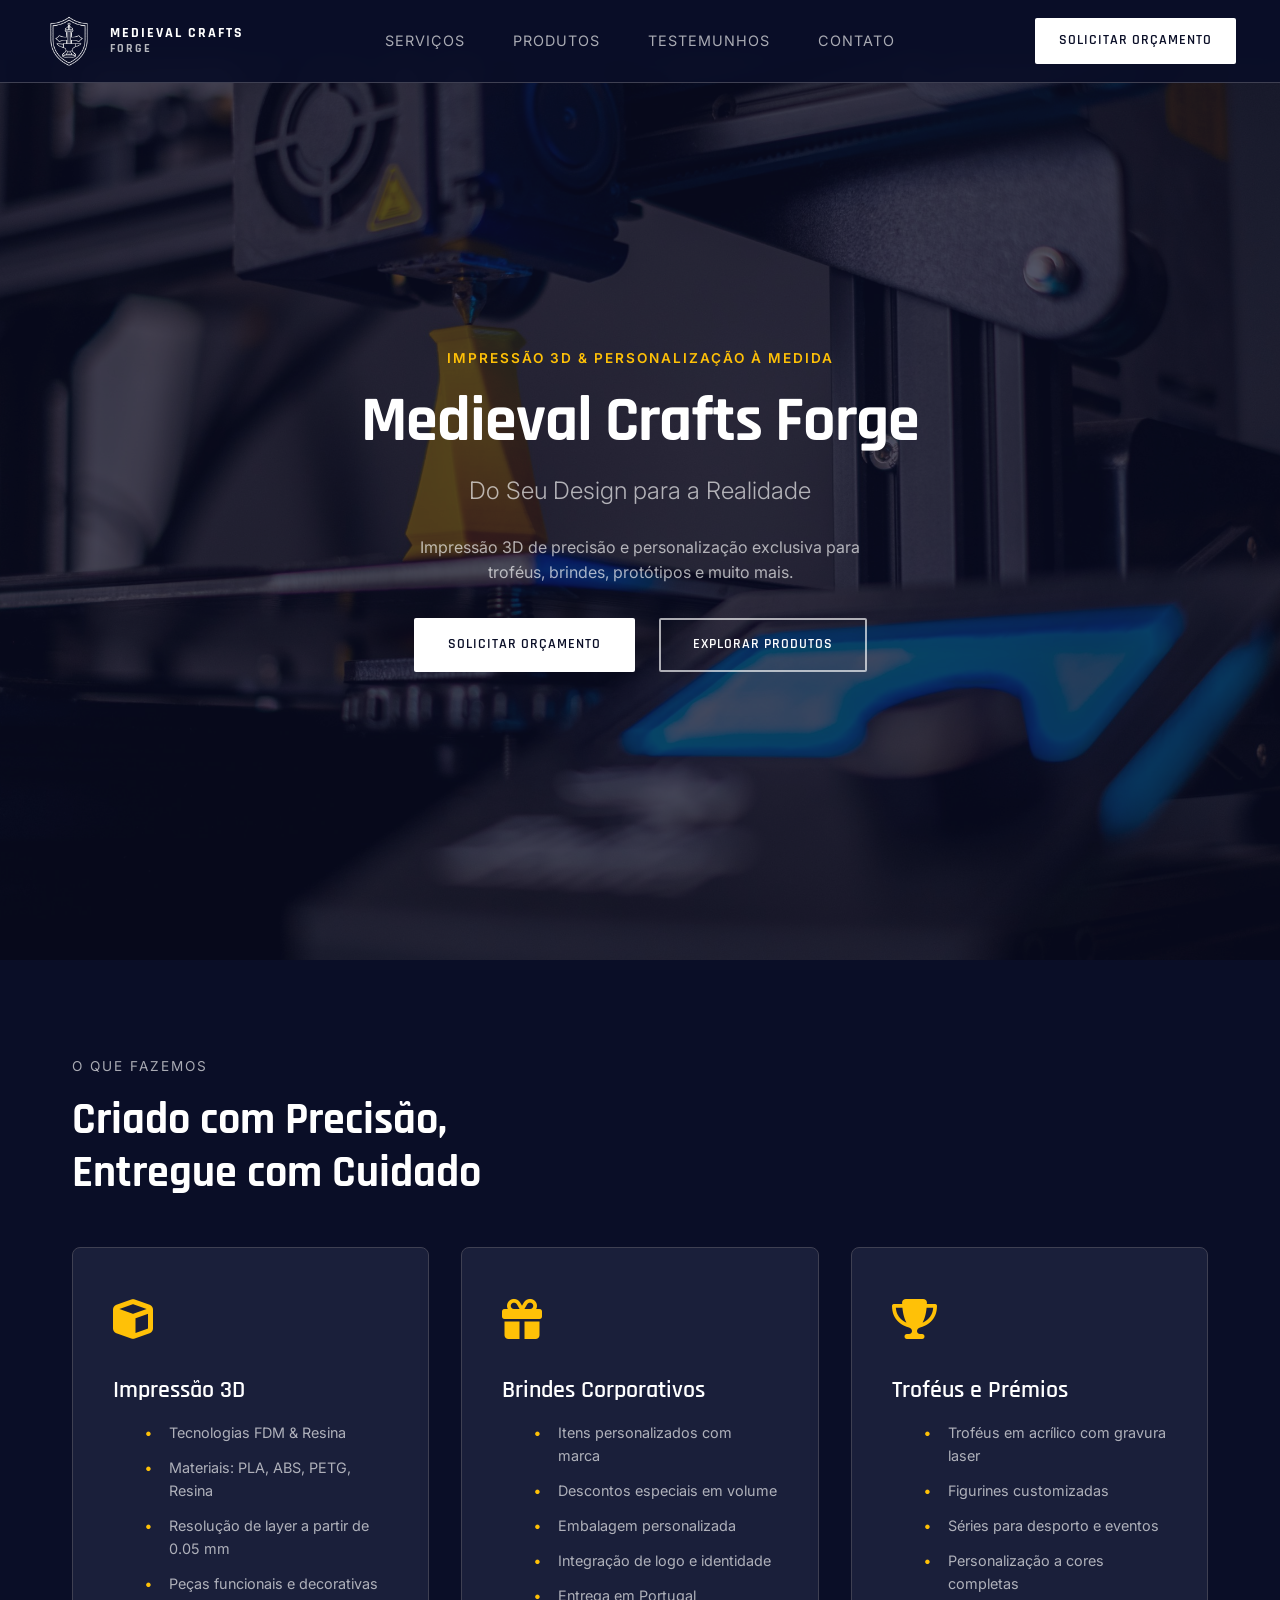
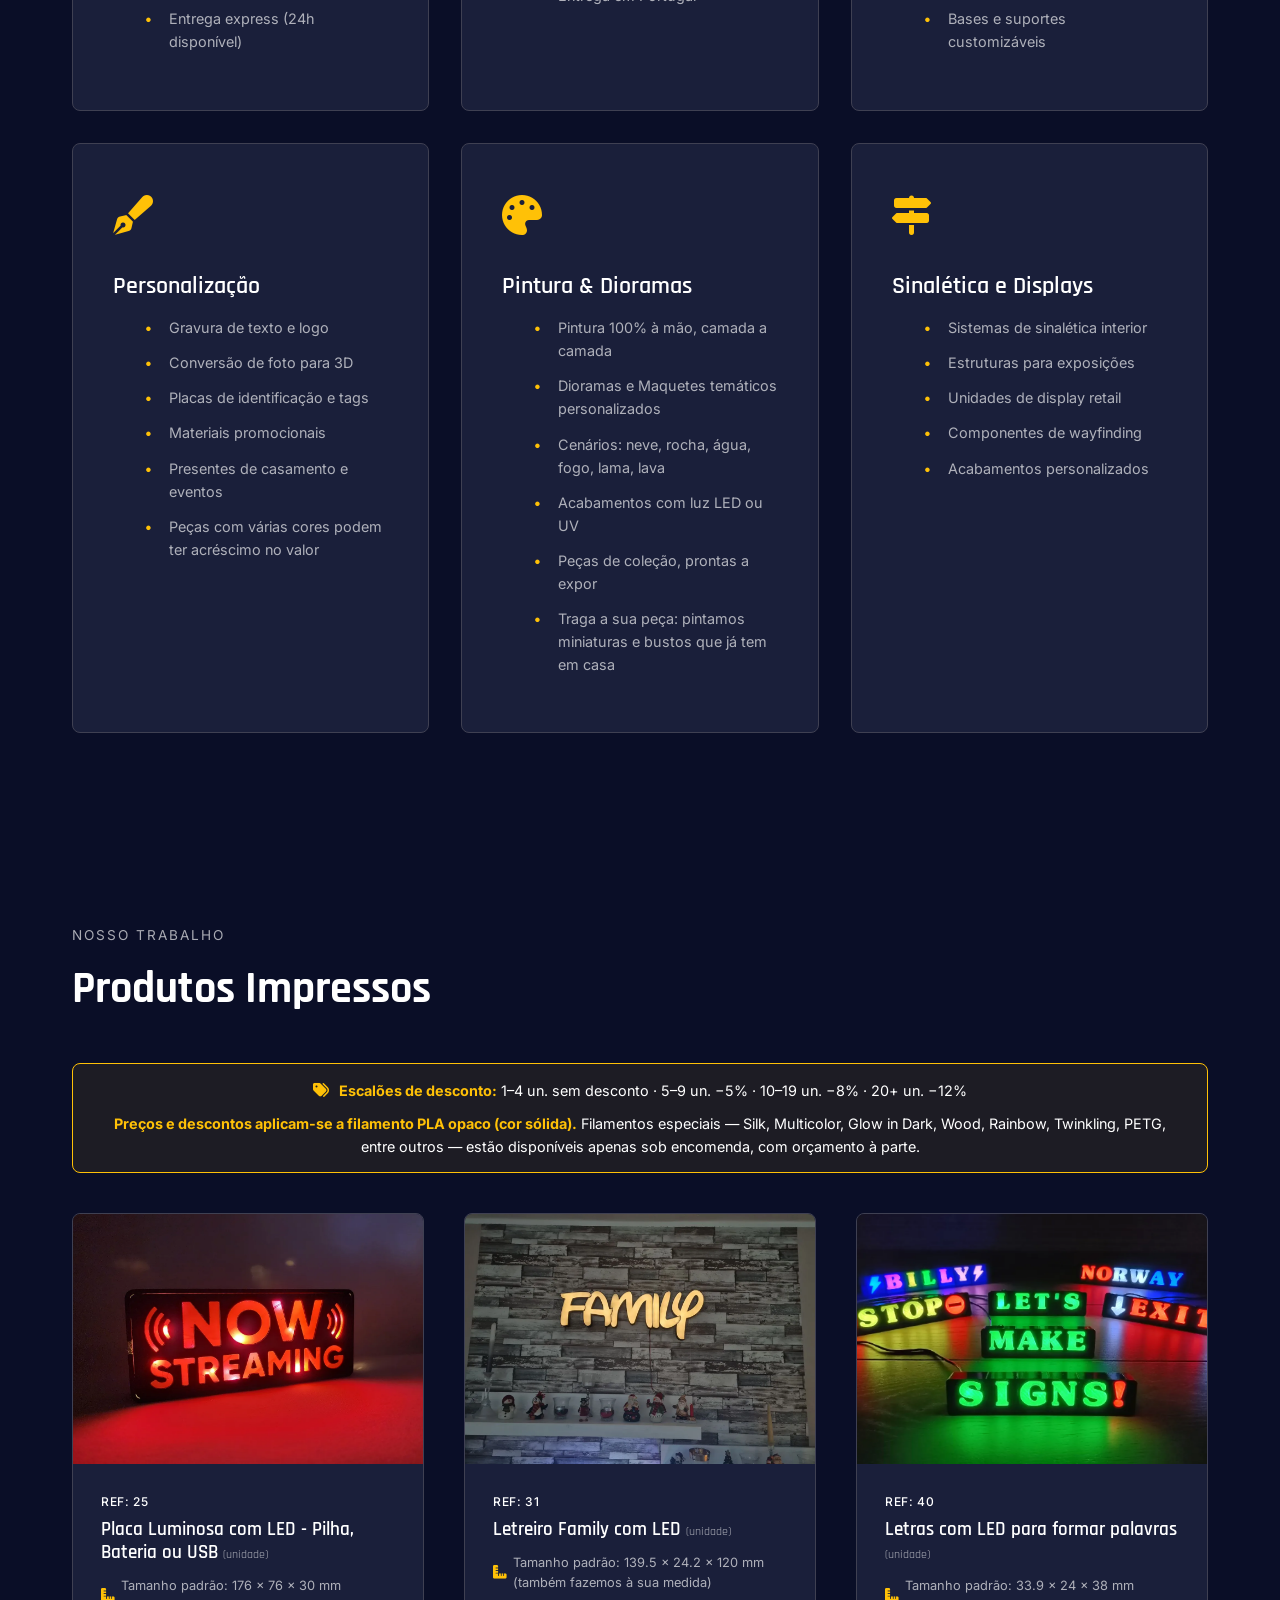
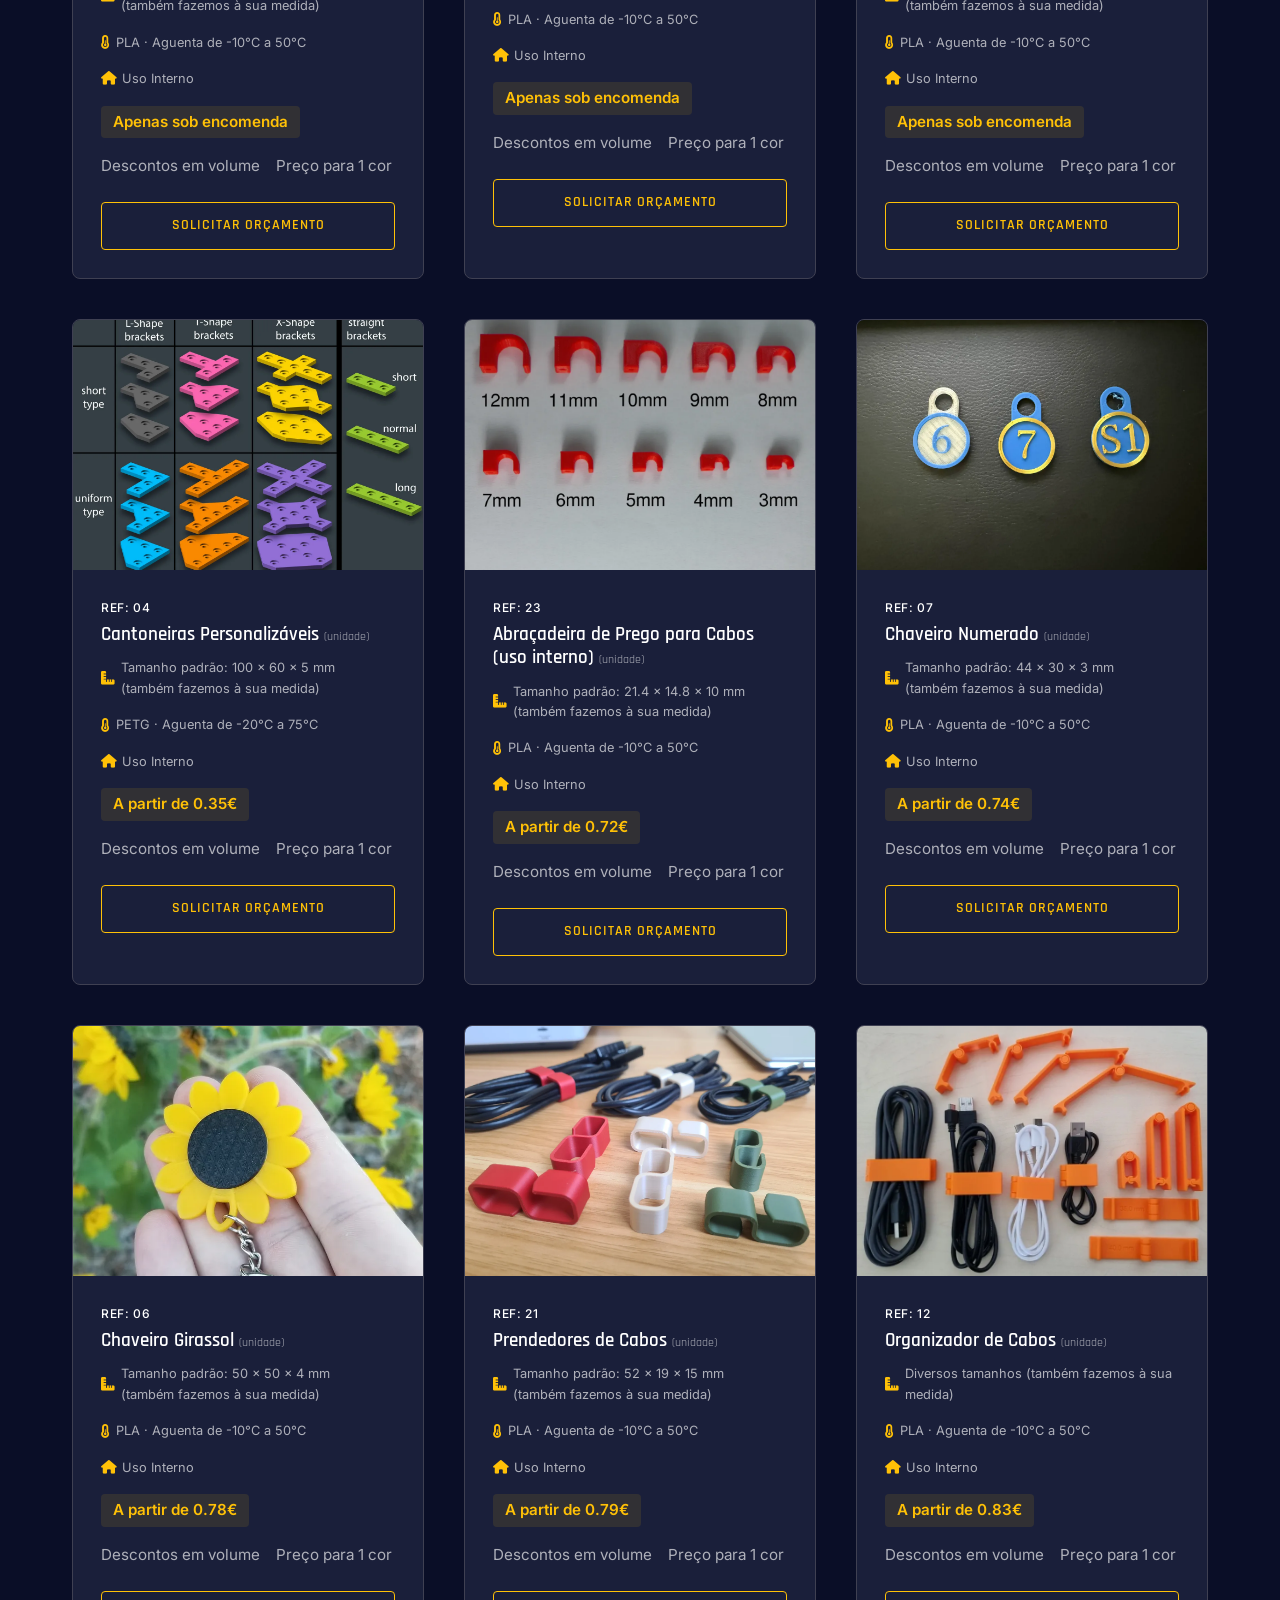
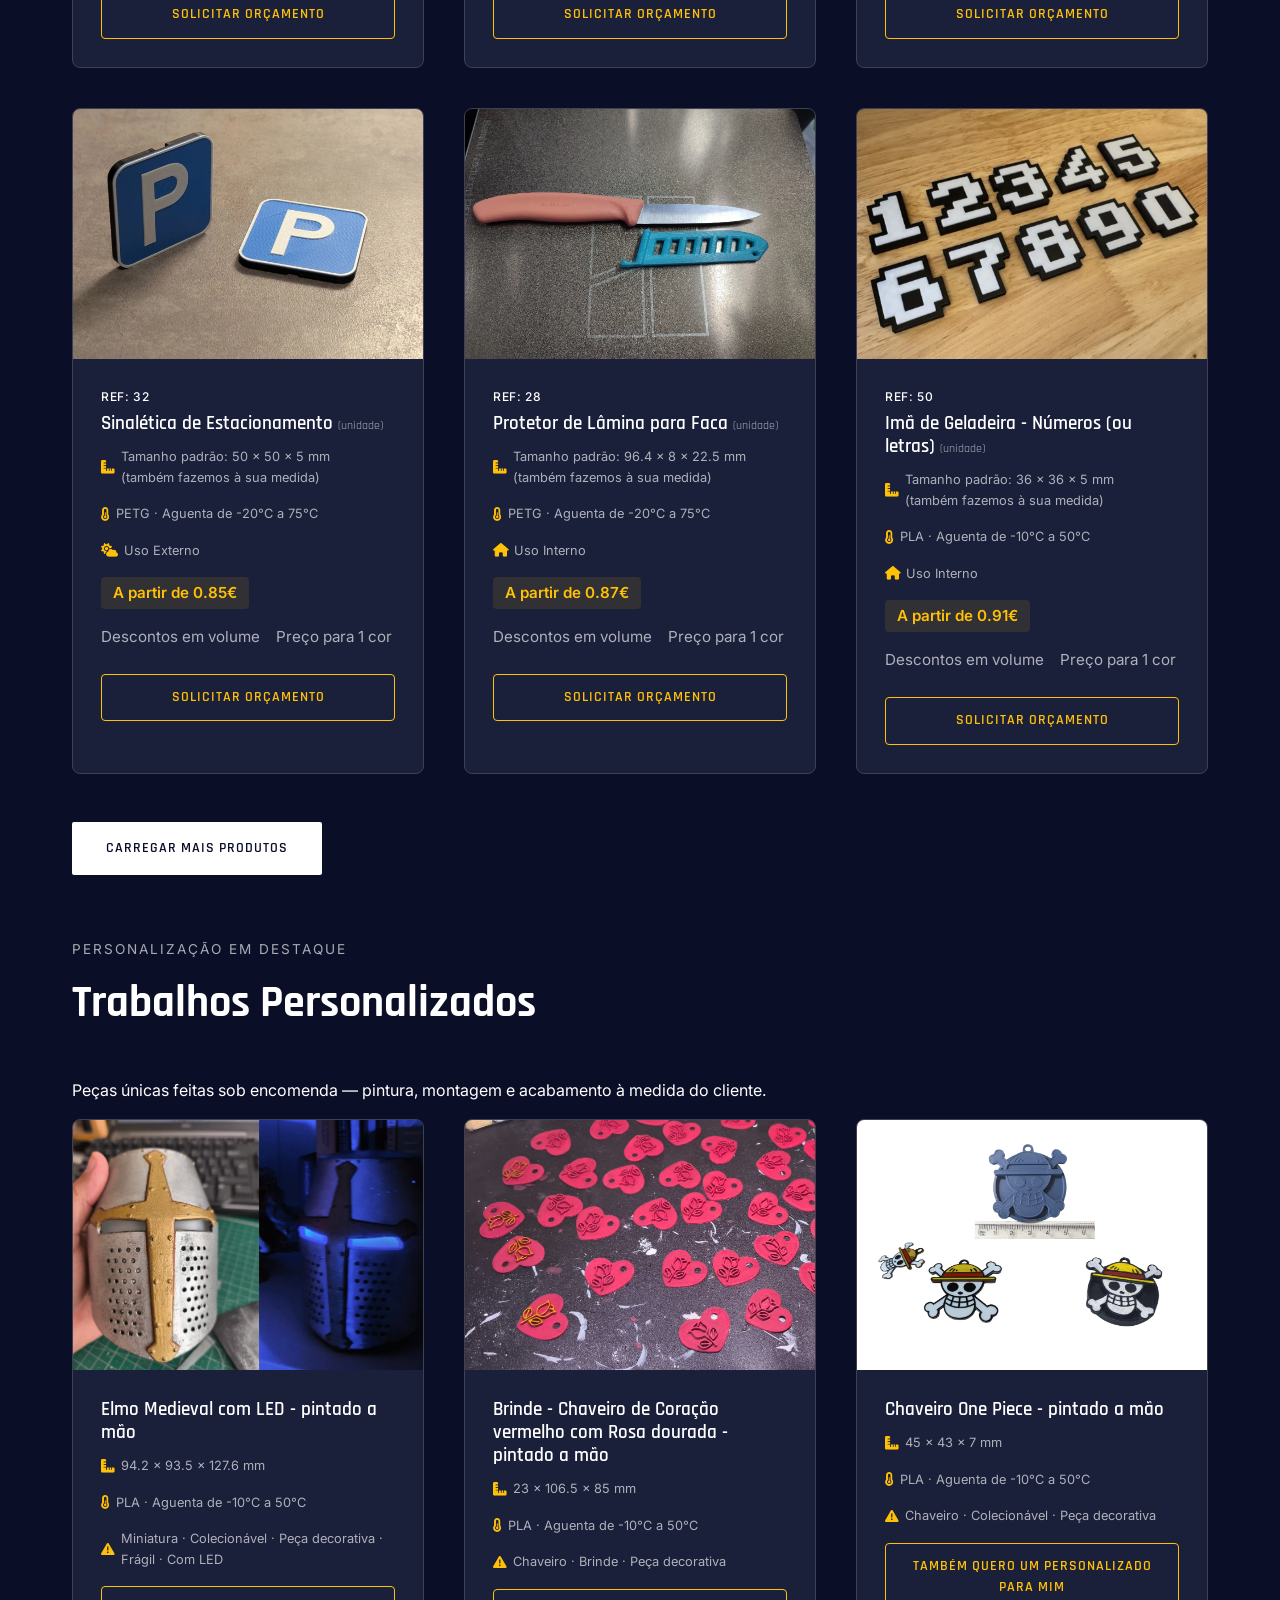
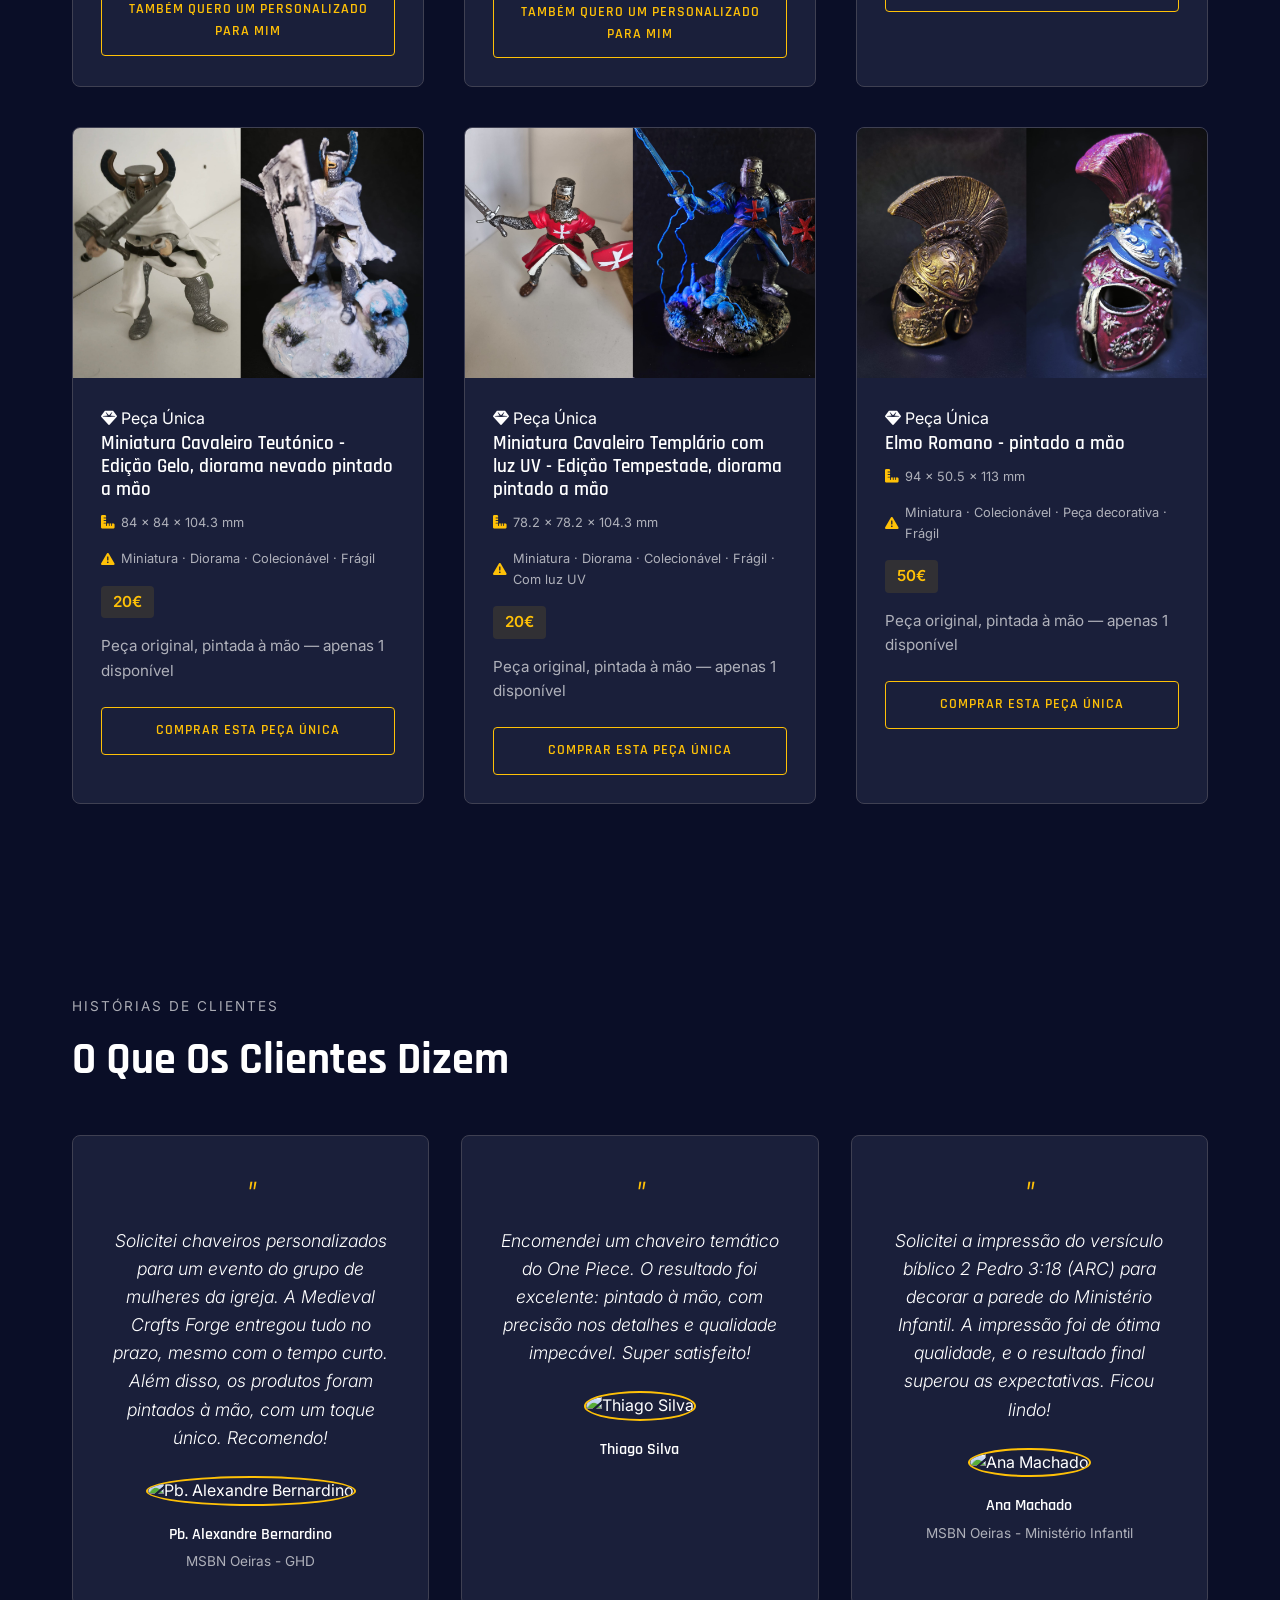
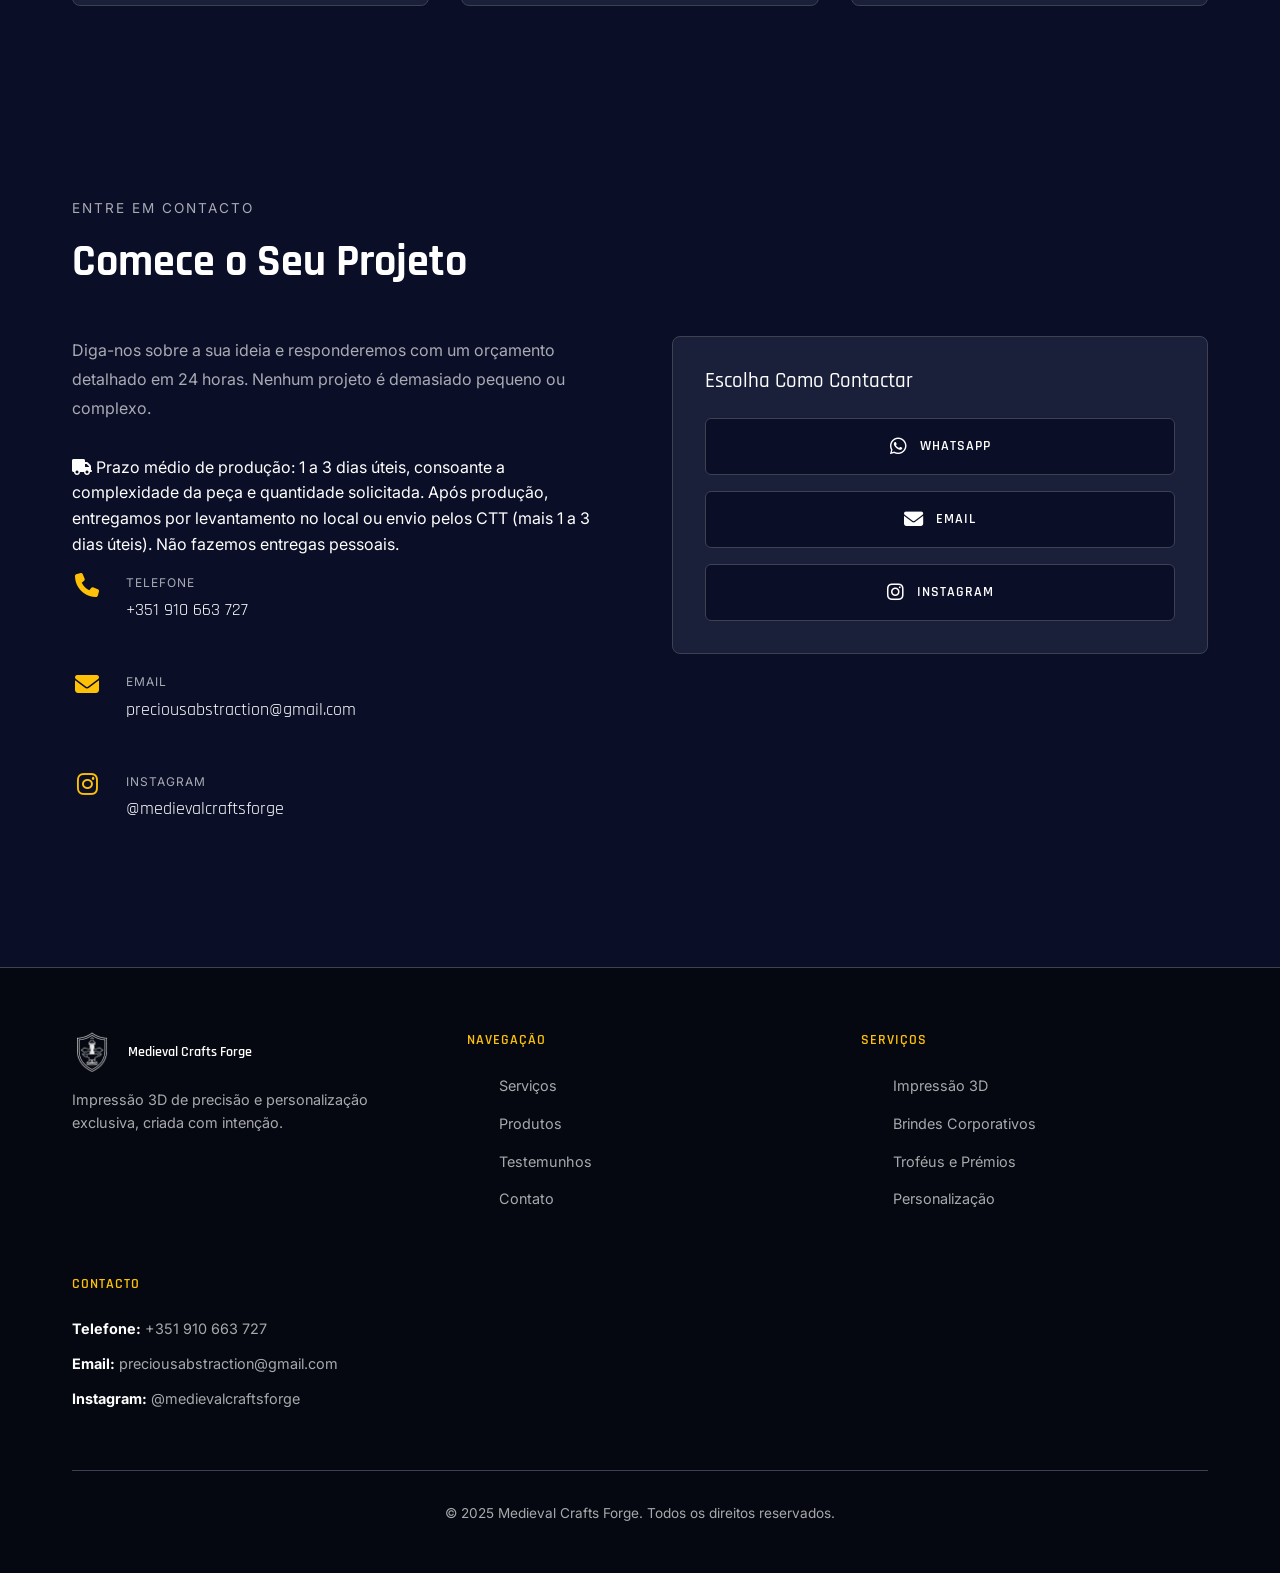
==== index.html @ 6bd54976 "Go to PRD" ====
<!DOCTYPE html>
<html lang="pt-PT">
<head>
    <meta charset="UTF-8">
    <meta name="viewport" content="width=device-width, initial-scale=1.0">
    <title>Medieval Crafts Forge - Impressão 3D & Personalização</title>
    
    <!-- Bootstrap 5.3 CSS -->
    <link href="https://cdn.jsdelivr.net/npm/bootstrap@5.3.0/dist/css/bootstrap.min.css" rel="stylesheet">
    
    <!-- Font Awesome 6 -->
    <link rel="stylesheet" href="https://cdnjs.cloudflare.com/ajax/libs/font-awesome/6.4.0/css/all.min.css">
    
    <!-- Google Fonts -->
    <link href="https://fonts.googleapis.com/css2?family=Rajdhani:wght@400;500;600;700&family=Inter:wght@300;400;500;600&display=swap" rel="stylesheet">
    
    <!-- Custom CSS -->
    <link rel="stylesheet" href="css/style.css">
</head>
<body>
    <!-- Header/Navigation -->
    <header class="navbar-custom">
        <div class="container-fluid">
            <div class="navbar-content">
                <div class="logo-section">
                    <img src="img/logo.png" alt="Medieval Crafts Forge" class="logo">
                    <span class="brand-name">MEDIEVAL CRAFTS<br><small>FORGE</small></span>
                </div>
                
                <nav class="nav-menu">
                    <a href="#servicos" class="nav-link">Serviços</a>
                    <a href="#produtos" class="nav-link">Produtos</a>
                    <a href="#testemunhos" class="nav-link">Testemunhos</a>
                    <a href="#contacto" class="nav-link">Contato</a>
                </nav>
                
                <button class="btn-contact-header" id="btn-contact-header">Solicitar Orçamento</button>
            </div>
        </div>
    </header>

    <!-- Hero Section -->
    <section class="hero" id="hero">
        <div class="hero-background" style="background-image: url('img/bg.jpg')"></div>
        <div class="hero-overlay"></div>
        <div class="hero-content">
            <p class="hero-label">IMPRESSÃO 3D & PERSONALIZAÇÃO À MEDIDA</p>
            <h1 class="hero-title">Medieval Crafts Forge</h1>
            <p class="hero-subtitle">Do Seu Design para a Realidade</p>
            <p class="hero-description">Impressão 3D de precisão e personalização exclusiva para troféus, brindes, protótipos e muito mais.</p>
            <div class="hero-buttons">
                <button class="btn btn-primary" id="btn-quote-hero">Solicitar Orçamento</button>
                <button class="btn btn-secondary" id="btn-explore">Explorar Produtos</button>
            </div>
        </div>
    </section>

    <!-- Services Section -->
    <section class="services" id="servicos">
        <div class="container">
            <p class="section-label">O QUE FAZEMOS</p>
            <h2 class="section-title">Criado com Precisão,<br>Entregue com Cuidado</h2>
            
            <div class="services-grid" id="services-grid">
                <!-- Filled by JavaScript -->
            </div>
        </div>
    </section>

    <!-- Products Section -->
    <section class="products" id="produtos">
        <div class="container">
            <p class="section-label">NOSSO TRABALHO</p>
            <h2 class="section-title">Produtos Impressos</h2>
            
			<div class="discount-banner">
            <i class="fas fa-tags"></i>
            <span><strong>Escalões de desconto:</strong> 1–4 un. sem desconto · 5–9 un. −5% · 10–19 un. −8% · 20+ un. −12%</span>
			<span><strong>Preços e descontos aplicam-se a filamento PLA opaco (cor sólida).</strong> Filamentos especiais — Silk, Multicolor, Glow in Dark, Wood, Rainbow, Twinkling, PETG, entre outros — estão disponíveis apenas sob encomenda, com orçamento à parte.
			</span>
			</div>
						
            <div class="products-grid" id="products-grid">
                <!-- Filled by JavaScript -->
            </div>
            
            <!-- Botão Carregar Mais -->
            <div style="text-align: center; margin-top: 3rem;">
                <button id="load-more-btn" class="btn btn-primary btn-lg" onclick="loadMoreProducts()" style="display: none;">
                    Carregar Mais Produtos
                </button>
            </div>

            <!-- Subsecção Portfólio: peças personalizadas já feitas -->
            <div class="portfolio-divider" style="margin-top: 4rem;">
                <p class="section-label">PERSONALIZAÇÃO EM DESTAQUE</p>
                <h2 class="section-title">Trabalhos Personalizados</h2>
                <p class="section-description">Peças únicas feitas sob encomenda — pintura, montagem e acabamento à medida do cliente.</p>
            </div>

            <div class="products-grid" id="portfolio-grid">
                <!-- Filled by JavaScript -->
            </div>
        </div>
    </section>

    <!-- Testimonials Section -->
    <section class="testimonials" id="testemunhos">
        <div class="container">
            <p class="section-label">HISTÓRIAS DE CLIENTES</p>
            <h2 class="section-title">O Que Os Clientes Dizem</h2>
            
            <div class="testimonials-grid" id="testimonials-grid">
                <!-- Filled by JavaScript -->
            </div>
        </div>
    </section>

    <!-- Contact Section -->
    <section class="contact" id="contacto">
        <div class="container">
            <p class="section-label">ENTRE EM CONTACTO</p>
            <h2 class="section-title">Comece o Seu Projeto</h2>
            
            <div class="contact-content">
                <div class="contact-info">
                    <p class="contact-intro">Diga-nos sobre a sua ideia e responderemos com um orçamento detalhado em 24 horas. Nenhum projeto é demasiado pequeno ou complexo.</p>
                    
					<p id="delivery-info"></p>

                    <div class="contact-item">
                        <i class="fas fa-phone"></i>
                        <div>
                            <span class="contact-label">TELEFONE</span>
                            <p class="contact-value">+351 910 663 727</p>
                        </div>
                    </div>
                    
                    <div class="contact-item">
                        <i class="fas fa-envelope"></i>
                        <div>
                            <span class="contact-label">EMAIL</span>
                            <p class="contact-value">preciousabstraction@gmail.com</p>
                        </div>
                    </div>
                    
                    <div class="contact-item">
                        <i class="fab fa-instagram"></i>
                        <div>
                            <span class="contact-label">INSTAGRAM</span>
                            <p class="contact-value">@medievalcraftsforge</p>
                        </div>
                    </div>
                </div>
                
                <div class="contact-channels">
                    <h3>Escolha Como Contactar</h3>
                    <div class="channels-grid">
                        <a href="https://wa.me/351910663727?text=Olá%20Medieval%20Crafts%20Forge%2C%20gostaria%20de%20um%20orçamento" target="_blank" class="channel-btn whatsapp">
                            <i class="fab fa-whatsapp"></i>
                            WhatsApp
                        </a>
                        <a href="mailto:preciousabstraction@gmail.com" class="channel-btn email">
                            <i class="fas fa-envelope"></i>
                            Email
                        </a>
                        <a href="https://instagram.com/medievalcraftsforge" target="_blank" class="channel-btn instagram">
                            <i class="fab fa-instagram"></i>
                            Instagram
                        </a>
                    </div>
                </div>
            </div>
        </div>
    </section>

    <!-- Footer -->
    <footer class="footer">
        <div class="container">
            <div class="footer-content">
                <div class="footer-section">
                    <div class="footer-logo">
                        <img src="img/logo.png" alt="Medieval Crafts Forge" class="footer-logo-img">
                        <span>Medieval Crafts Forge</span>
                    </div>
                    <p class="footer-description">Impressão 3D de precisão e personalização exclusiva, criada com intenção.</p>
                </div>
                
                <div class="footer-section">
                    <h4>NAVEGAÇÃO</h4>
                    <ul>
                        <li><a href="#servicos">Serviços</a></li>
                        <li><a href="#produtos">Produtos</a></li>
                        <li><a href="#testemunhos">Testemunhos</a></li>
                        <li><a href="#contacto">Contato</a></li>
                    </ul>
                </div>
                
                <div class="footer-section">
                    <h4>SERVIÇOS</h4>
                    <ul>
                        <li><a href="#servicos">Impressão 3D</a></li>
                        <li><a href="#servicos">Brindes Corporativos</a></li>
                        <li><a href="#servicos">Troféus e Prémios</a></li>
                        <li><a href="#servicos">Personalização</a></li>
                    </ul>
                </div>
                
                <div class="footer-section">
                    <h4>CONTACTO</h4>
                    <p><strong>Telefone:</strong> +351 910 663 727</p>
                    <p><strong>Email:</strong> preciousabstraction@gmail.com</p>
                    <p><strong>Instagram:</strong> @medievalcraftsforge</p>
                </div>
            </div>
            
            <div class="footer-bottom">
                <p>&copy; 2025 Medieval Crafts Forge. Todos os direitos reservados.</p>
            </div>
        </div>
    </footer>

    <!-- Bootstrap 5.3 JS -->
    <script src="https://cdn.jsdelivr.net/npm/bootstrap@5.3.0/dist/js/bootstrap.bundle.min.js"></script>
    
    <!-- Application JS -->
    <script src="js/app.js"></script>
</body>
</html>
---- css/style.css ----
/* ===================================
   MEDIEVAL CRAFTS FORGE - STYLES
   =================================== */

/* Root Colors & Fonts */
:root {
    --primary-bg: #0a0e27;
    --secondary-bg: #1a1f3a;
    --accent: #ffc107;
    --text-primary: #ffffff;
    --text-secondary: rgba(255, 255, 255, 0.65);
    --border-color: #3f4052;
    
    --font-heading: 'Rajdhani', sans-serif;
    --font-body: 'Inter', sans-serif;
}

* {
    margin: 0;
    padding: 0;
    box-sizing: border-box;
}

html {
    scroll-behavior: smooth;
}

body {
    background-color: var(--primary-bg);
    color: var(--text-primary);
    font-family: var(--font-body);
    font-size: 16px;
    line-height: 1.6;
    overflow-x: hidden;
}

/* ===================================
   HEADER / NAVIGATION
   =================================== */

.navbar-custom {
    position: fixed;
    top: 0;
    width: 100%;
    background-color: rgba(10, 14, 39, 0.95);
    backdrop-filter: blur(10px);
    border-bottom: 1px solid var(--border-color);
    z-index: 1000;
    padding: 1rem 0;
}

.navbar-content {
    display: flex;
    justify-content: space-between;
    align-items: center;
    padding: 0 2rem;
    max-width: 1400px;
    margin: 0 auto;
}

.logo-section {
    display: flex;
    align-items: center;
    gap: 1rem;
}

.logo {
    width: 50px;
    height: 50px;
    object-fit: contain;
}

.brand-name {
    font-family: var(--font-heading);
    font-size: 0.875rem;
    font-weight: 700;
    letter-spacing: 2px;
    line-height: 1.2;
    color: var(--text-primary);
}

.brand-name small {
    display: block;
    font-size: 0.75rem;
    opacity: 0.7;
}

.nav-menu {
    display: flex;
    gap: 3rem;
    flex: 1;
    justify-content: center;
}

.nav-link {
    color: var(--text-secondary);
    text-decoration: none;
    font-family: var(--font-body);
    font-size: 0.9rem;
    text-transform: uppercase;
    letter-spacing: 1px;
    transition: color 0.3s ease;
}

.nav-link:hover {
    color: var(--accent);
}

.btn-contact-header {
    background-color: var(--text-primary);
    color: var(--primary-bg);
    border: none;
    padding: 0.75rem 1.5rem;
    font-family: var(--font-heading);
    font-size: 0.85rem;
    font-weight: 600;
    text-transform: uppercase;
    letter-spacing: 1px;
    cursor: pointer;
    transition: all 0.3s ease;
    border-radius: 2px;
}

.btn-contact-header:hover {
    background-color: var(--accent);
    transform: translateY(-2px);
}

/* ===================================
   HERO SECTION
   =================================== */

.hero {
    position: relative;
    height: 100vh;
    display: flex;
    align-items: center;
    justify-content: center;
    text-align: center;
    margin-top: 60px;
    overflow: hidden;
}

.hero-background {
    position: absolute;
    top: 0;
    left: 0;
    width: 100%;
    height: 100%;
    background-size: cover;
    background-position: center;
    z-index: 1;
}

.hero-overlay {
    position: absolute;
    top: 0;
    left: 0;
    width: 100%;
    height: 100%;
    background: rgba(10, 14, 39, 0.7);
    z-index: 2;
}

.hero-content {
    position: relative;
    z-index: 3;
    max-width: 700px;
    padding: 2rem;
}

.hero-label {
    font-family: var(--font-body);
    font-size: 0.85rem;
    color: var(--accent);
    text-transform: uppercase;
    letter-spacing: 2px;
    margin-bottom: 1rem;
    font-weight: 600;
}

.hero-title {
    font-family: var(--font-heading);
    font-size: 4rem;
    font-weight: 700;
    margin-bottom: 1rem;
    line-height: 1.1;
    letter-spacing: -1px;
}

.hero-subtitle {
    font-family: var(--font-body);
    font-size: 1.5rem;
    color: var(--text-secondary);
    margin-bottom: 1.5rem;
    font-weight: 300;
}

.hero-description {
    font-family: var(--font-body);
    font-size: 1rem;
    color: var(--text-secondary);
    margin-bottom: 2rem;
    max-width: 500px;
    margin-left: auto;
    margin-right: auto;
}

.hero-buttons {
    display: flex;
    gap: 1.5rem;
    justify-content: center;
    flex-wrap: wrap;
}

.btn {
    padding: 0.875rem 2rem;
    font-family: var(--font-heading);
    font-size: 0.9rem;
    font-weight: 600;
    text-transform: uppercase;
    letter-spacing: 1px;
    border: 2px solid transparent;
    cursor: pointer;
    transition: all 0.3s ease;
    border-radius: 2px;
}

.btn-primary {
    background-color: var(--text-primary);
    color: var(--primary-bg);
}

.btn-primary:hover {
    background-color: var(--accent);
    transform: translateY(-2px);
}

.btn-secondary {
    background-color: transparent;
    color: var(--text-primary);
    border: 2px solid var(--text-secondary);
}

.btn-secondary:hover {
    background-color: var(--accent);
    border-color: var(--accent);
    color: var(--primary-bg);
    transform: translateY(-2px);
}

/* ===================================
   SECTIONS COMMON
   =================================== */

.container {
    max-width: 1200px;
    margin: 0 auto;
    padding: 0 2rem;
}

section {
    padding: 6rem 0;
}

.section-label {
    font-family: var(--font-body);
    font-size: 0.85rem;
    color: var(--text-secondary);
    text-transform: uppercase;
    letter-spacing: 2px;
    margin-bottom: 1rem;
}

.section-title {
    font-family: var(--font-heading);
    font-size: 2.75rem;
    font-weight: 700;
    margin-bottom: 3rem;
    line-height: 1.2;
}

/* ===================================
   SERVICES SECTION
   =================================== */

.services {
    background-color: var(--primary-bg);
}

.services-grid {
    display: grid;
    grid-template-columns: repeat(auto-fit, minmax(300px, 1fr));
    gap: 2rem;
}

.service-card {
    background-color: var(--secondary-bg);
    padding: 2.5rem;
    border: 1px solid var(--border-color);
    border-radius: 8px;
    transition: all 0.3s ease;
}

.service-card:hover {
    border-color: var(--accent);
    transform: translateY(-5px);
    box-shadow: 0 20px 40px rgba(255, 193, 7, 0.1);
}

.service-icon {
    font-size: 2.5rem;
    color: var(--accent);
    margin-bottom: 1.5rem;
}

.service-title {
    font-family: var(--font-heading);
    font-size: 1.5rem;
    font-weight: 600;
    margin-bottom: 1rem;
}

.service-items {
    list-style: none;
}

.service-items li {
    font-family: var(--font-body);
    font-size: 0.9rem;
    color: var(--text-secondary);
    margin-bottom: 0.75rem;
    padding-left: 1.5rem;
    position: relative;
}

.service-items li:before {
    content: "•";
    position: absolute;
    left: 0;
    color: var(--accent);
    font-weight: bold;
}

/* ===================================
   PRODUCTS SECTION
   =================================== */

.products {
    background-color: var(--primary-bg);
}

.products-grid {
    display: grid;
    grid-template-columns: repeat(auto-fit, minmax(280px, 1fr));
    gap: 2.5rem;
}

.discount-banner {
    display: flex;
    align-items: center;
    justify-content: center;
    gap: 0.6rem;
    background: rgba(255, 193, 7, 0.08);
    border: 1px solid var(--accent);
    border-radius: 8px;
    padding: 0.9rem 1.5rem;
    margin-bottom: 2.5rem;
    font-family: var(--font-body);
    font-size: 0.9rem;
    color: var(--text-primary);
    text-align: center;
    flex-wrap: wrap;
}

.discount-banner i {
    color: var(--accent);
    font-size: 1rem;
}

.discount-banner strong {
    color: var(--accent);
}

.product-card {
    background-color: var(--secondary-bg);
    border: 1px solid var(--border-color);
    border-radius: 8px;
    overflow: hidden;
    transition: all 0.3s ease;
}

.product-card:hover {
    border-color: var(--accent);
    transform: translateY(-5px);
    box-shadow: 0 20px 40px rgba(255, 193, 7, 0.1);
}

.product-image {
    width: 100%;
    height: 250px;
    background-color: var(--border-color);
    object-fit: cover;
    display: block;
}

.product-info {
    padding: 1.75rem;
}

.product-ref {
    font-family: var(--font-body);
    font-size: 0.75rem;
    font-weight: 500;
    color: var(--accent-primary);
    letter-spacing: 0.05em;
    text-transform: uppercase;
    display: block;
    margin-bottom: 0.4rem;
}

.product-name {
    font-family: var(--font-heading);
    font-size: 1.2rem;
    font-weight: 600;
    margin-bottom: 0.75rem;
}

.product-unit {
    font-size: 0.65em;
    font-weight: 400;
    color: var(--text-secondary);
    white-space: nowrap;
}

.product-dimensions {
    display: flex;
    align-items: center;
    gap: 0.4rem;
    font-family: var(--font-body);
    font-size: 0.8rem;
    color: var(--text-secondary);
    margin-bottom: 1rem;
}

.product-dimensions i {
    color: var(--accent);
    font-size: 0.85rem;
}

.product-filament {
    display: flex;
    align-items: center;
    gap: 0.4rem;
    font-family: var(--font-body);
    font-size: 0.8rem;
    color: var(--text-secondary);
    margin-bottom: 1rem;
}

.product-filament i {
    color: var(--accent);
    font-size: 0.85rem;
}

.product-usage {
    display: flex;
    align-items: center;
    gap: 0.4rem;
    font-family: var(--font-body);
    font-size: 0.8rem;
    color: var(--text-secondary);
    margin-bottom: 1rem;
}

.product-usage i {
    color: var(--accent);
    font-size: 0.85rem;
}

.product-price {
    font-family: var(--font-body);
    font-size: 0.95rem;
    color: var(--text-secondary);
    margin-bottom: 1.5rem;
    display: flex;
    gap: 1rem;
    flex-wrap: wrap;
}

.price-tag {
    display: inline-block;
    background-color: rgba(255, 193, 7, 0.1);
    color: var(--accent);
    padding: 0.25rem 0.75rem;
    border-radius: 4px;
    font-weight: 600;
}

.price-discount {
    display: inline-block;
    color: var(--text-secondary);
}

.product-btn {
    width: 100%;
    padding: 0.75rem 1.5rem;
    background-color: transparent;
    color: var(--accent);
    border: 1px solid var(--accent);
    font-family: var(--font-heading);
    font-size: 0.85rem;
    font-weight: 600;
    text-transform: uppercase;
    letter-spacing: 1px;
    cursor: pointer;
    transition: all 0.3s ease;
    border-radius: 4px;
}

.product-btn:hover {
    background-color: var(--accent);
    color: var(--primary-bg);
}

/* ===================================
   TESTIMONIALS SECTION
   =================================== */

.testimonials {
    background-color: var(--primary-bg);
}

.testimonials-grid {
    display: grid;
    grid-template-columns: repeat(auto-fit, minmax(280px, 1fr));
    gap: 2rem;
}

.testimonial-card {
    background-color: var(--secondary-bg);
    padding: 2rem;
    border: 1px solid var(--border-color);
    border-radius: 8px;
    text-align: center;
    transition: all 0.3s ease;
}

.testimonial-card:hover {
    border-color: var(--accent);
    transform: translateY(-5px);
}

.testimonial-quote {
    font-family: var(--font-body);
    font-size: 1.1rem;
    color: var(--text-primary);
    margin-bottom: 1.5rem;
    font-style: italic;
    font-weight: 300;
}

.testimonial-quote:before {
    content: '"';
    font-size: 2rem;
    color: var(--accent);
    display: block;
    margin-bottom: 0.5rem;
}

.testimonial-avatar {
    width: 50px;
    height: 50px;
    border-radius: 50%;
    margin: 0 auto 1rem;
    border: 2px solid var(--accent);
}

.testimonial-name {
    font-family: var(--font-heading);
    font-size: 1rem;
    font-weight: 600;
    margin-bottom: 0.25rem;
}

.testimonial-company {
    font-family: var(--font-body);
    font-size: 0.85rem;
    color: var(--text-secondary);
}

/* ===================================
   CONTACT SECTION
   =================================== */

.contact {
    background-color: var(--primary-bg);
}

.contact-content {
    display: grid;
    grid-template-columns: 1fr 1fr;
    gap: 4rem;
    align-items: start;
}

.contact-intro {
    font-family: var(--font-body);
    font-size: 1rem;
    color: var(--text-secondary);
    margin-bottom: 2rem;
    line-height: 1.8;
}

.contact-item {
    display: flex;
    gap: 1.5rem;
    margin-bottom: 2rem;
}

.contact-item i {
    font-size: 1.5rem;
    color: var(--accent);
    width: 30px;
    text-align: center;
    flex-shrink: 0;
}

.contact-label {
    font-family: var(--font-body);
    font-size: 0.75rem;
    color: var(--text-secondary);
    text-transform: uppercase;
    letter-spacing: 1px;
    display: block;
}

.contact-value {
    font-family: var(--font-heading);
    font-size: 1.1rem;
    color: var(--text-primary);
    margin-top: 0.25rem;
}

.contact-channels {
    background-color: var(--secondary-bg);
    padding: 2rem;
    border: 1px solid var(--border-color);
    border-radius: 8px;
}

.contact-channels h3 {
    font-family: var(--font-heading);
    font-size: 1.3rem;
    margin-bottom: 1.5rem;
}

.channels-grid {
    display: flex;
    flex-direction: column;
    gap: 1rem;
}

.channel-btn {
    display: flex;
    align-items: center;
    justify-content: center;
    gap: 0.75rem;
    padding: 1rem;
    background-color: var(--primary-bg);
    color: var(--text-primary);
    border: 1px solid var(--border-color);
    border-radius: 6px;
    text-decoration: none;
    font-family: var(--font-heading);
    font-size: 0.9rem;
    font-weight: 600;
    text-transform: uppercase;
    letter-spacing: 1px;
    transition: all 0.3s ease;
}

.channel-btn i {
    font-size: 1.2rem;
}

.channel-btn.whatsapp:hover {
    background-color: #25D366;
    border-color: #25D366;
    color: white;
}

.channel-btn.email:hover {
    background-color: var(--accent);
    border-color: var(--accent);
    color: var(--primary-bg);
}

.channel-btn.instagram:hover {
    background: linear-gradient(45deg, #f09433 0%, #e6683c 25%, #dc2743 50%, #cc2366 75%, #bc1888 100%);
    border-color: transparent;
    color: white;
}

/* ===================================
   FOOTER
   =================================== */

.footer {
    background-color: #050810;
    border-top: 1px solid var(--border-color);
    padding: 4rem 0 2rem;
}

.footer-content {
    display: grid;
    grid-template-columns: repeat(auto-fit, minmax(250px, 1fr));
    gap: 3rem;
    margin-bottom: 3rem;
}

.footer-section h4 {
    font-family: var(--font-heading);
    font-size: 0.9rem;
    font-weight: 600;
    text-transform: uppercase;
    letter-spacing: 1px;
    margin-bottom: 1.5rem;
    color: var(--accent);
}

.footer-logo {
    display: flex;
    align-items: center;
    gap: 1rem;
    margin-bottom: 1rem;
}

.footer-logo-img {
    width: 40px;
    height: 40px;
    object-fit: contain;
}

.footer-logo span {
    font-family: var(--font-heading);
    font-size: 0.9rem;
    font-weight: 600;
}

.footer-description {
    font-family: var(--font-body);
    font-size: 0.9rem;
    color: var(--text-secondary);
    line-height: 1.6;
}

.footer-section ul {
    list-style: none;
}

.footer-section ul li {
    margin-bottom: 0.75rem;
}

.footer-section ul li a {
    color: var(--text-secondary);
    text-decoration: none;
    font-family: var(--font-body);
    font-size: 0.9rem;
    transition: color 0.3s ease;
}

.footer-section ul li a:hover {
    color: var(--accent);
}

.footer-section p {
    font-family: var(--font-body);
    font-size: 0.9rem;
    color: var(--text-secondary);
    margin-bottom: 0.75rem;
}

.footer-section strong {
    color: var(--text-primary);
}

.footer-bottom {
    border-top: 1px solid var(--border-color);
    padding-top: 2rem;
    text-align: center;
}

.footer-bottom p {
    font-family: var(--font-body);
    font-size: 0.85rem;
    color: var(--text-secondary);
}

/* ===================================
   RESPONSIVE DESIGN
   =================================== */

@media (max-width: 768px) {
    .navbar-content {
        padding: 0 1rem;
        gap: 1rem;
    }
    
    .brand-name {
        font-size: 0.75rem;
    }
    
    .nav-menu {
        gap: 1rem;
        flex-direction: column;
        position: absolute;
        top: 100%;
        left: 0;
        right: 0;
        background-color: var(--primary-bg);
        padding: 1rem;
        border-bottom: 1px solid var(--border-color);
        display: none;
    }
    
    .nav-menu.active {
        display: flex;
    }
    
    .btn-contact-header {
        padding: 0.6rem 1rem;
        font-size: 0.75rem;
    }
    
    .hero {
        height: 80vh;
        margin-top: 50px;
    }
    
    .hero-title {
        font-size: 2.5rem;
    }
    
    .hero-subtitle {
        font-size: 1.2rem;
    }
    
    .section-title {
        font-size: 1.75rem;
    }
    
    .services-grid,
    .products-grid,
    .testimonials-grid {
        grid-template-columns: 1fr;
    }
    
    .discount-banner {
        font-size: 0.8rem;
        padding: 0.75rem 1rem;
        text-align: left;
    }
    
    .contact-content {
        grid-template-columns: 1fr;
        gap: 2rem;
    }
    
    .hero-buttons {
        flex-direction: column;
    }
    
    .btn {
        width: 100%;
    }
    
    .footer-content {
        grid-template-columns: 1fr;
    }
}

@media (max-width: 480px) {
    .logo {
        width: 40px;
        height: 40px;
    }
    
    .brand-name {
        font-size: 0.65rem;
    }
    
    .nav-link {
        font-size: 0.8rem;
    }
    
    .hero-title {
        font-size: 1.75rem;
    }
    
    .hero-subtitle {
        font-size: 1rem;
    }
    
    .section-title {
        font-size: 1.4rem;
    }
    
    .service-card,
    .product-card,
    .testimonial-card {
        padding: 1.5rem;
    }
}
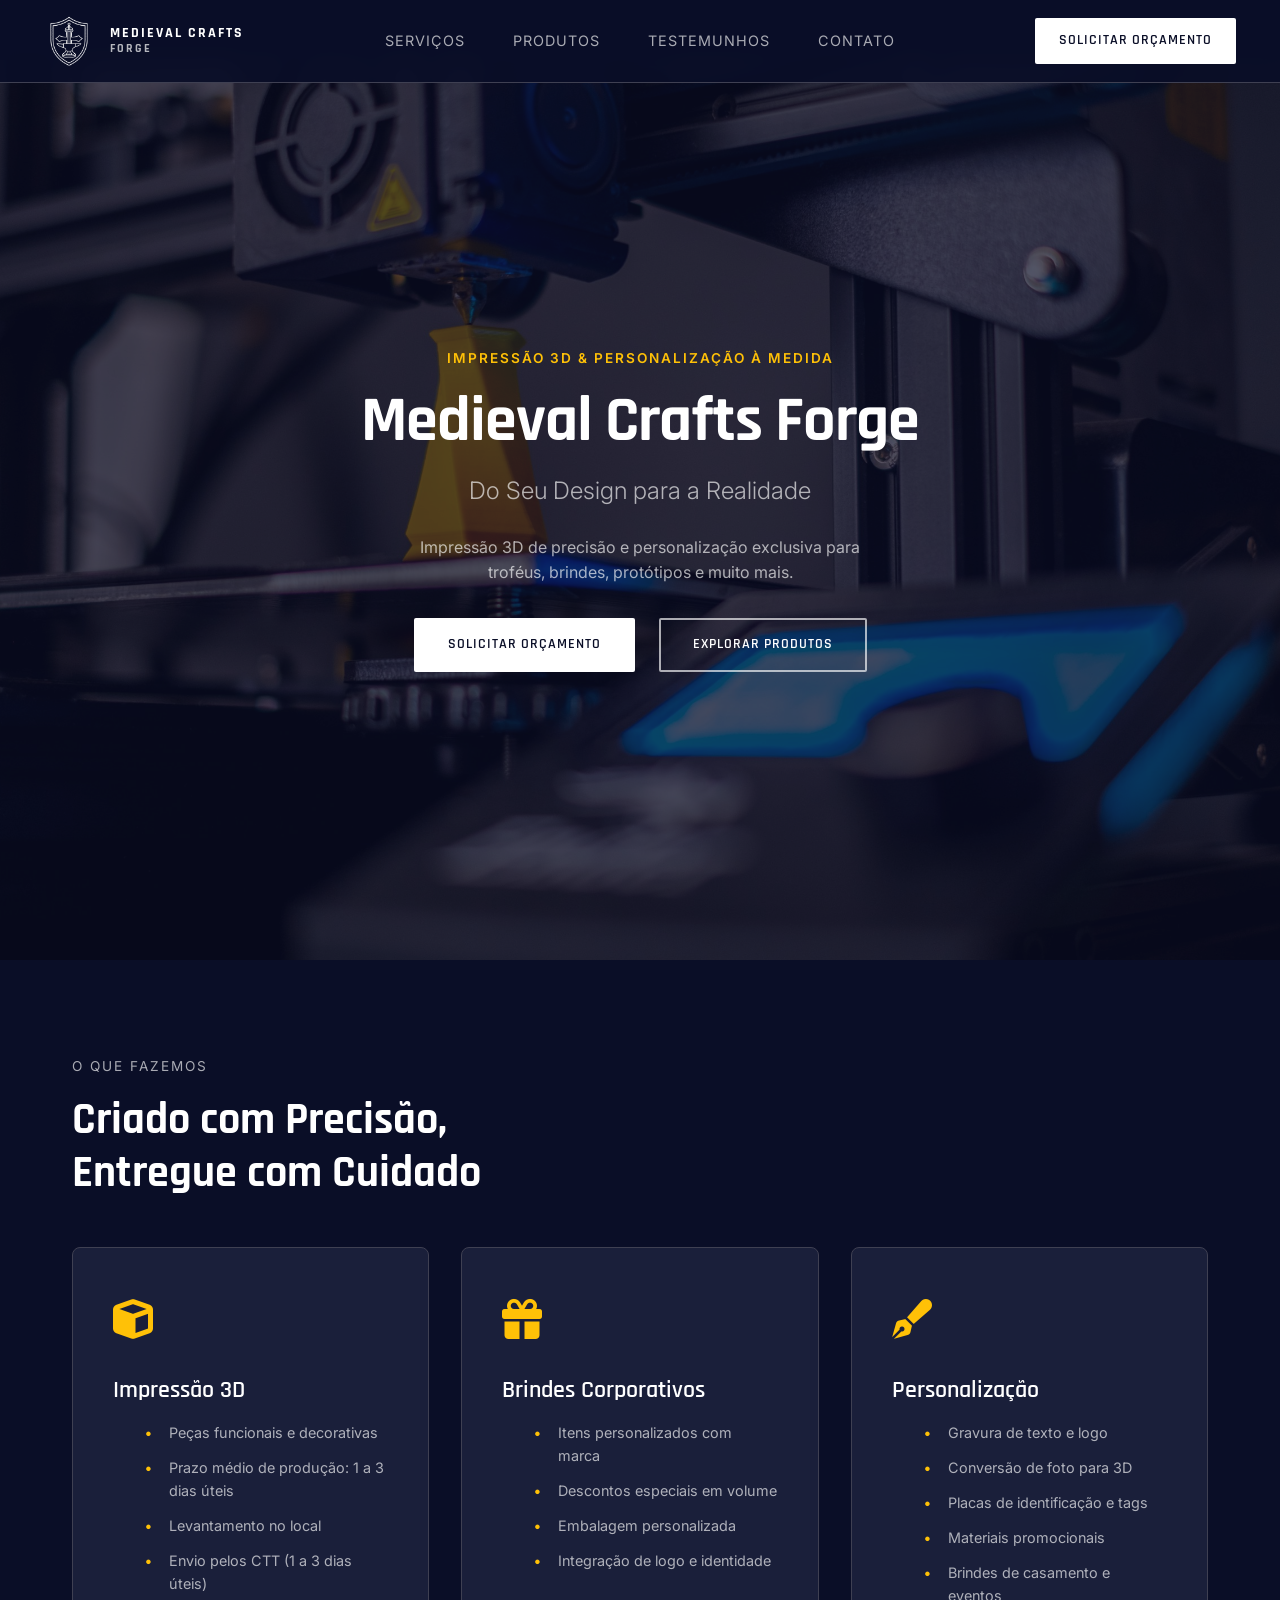
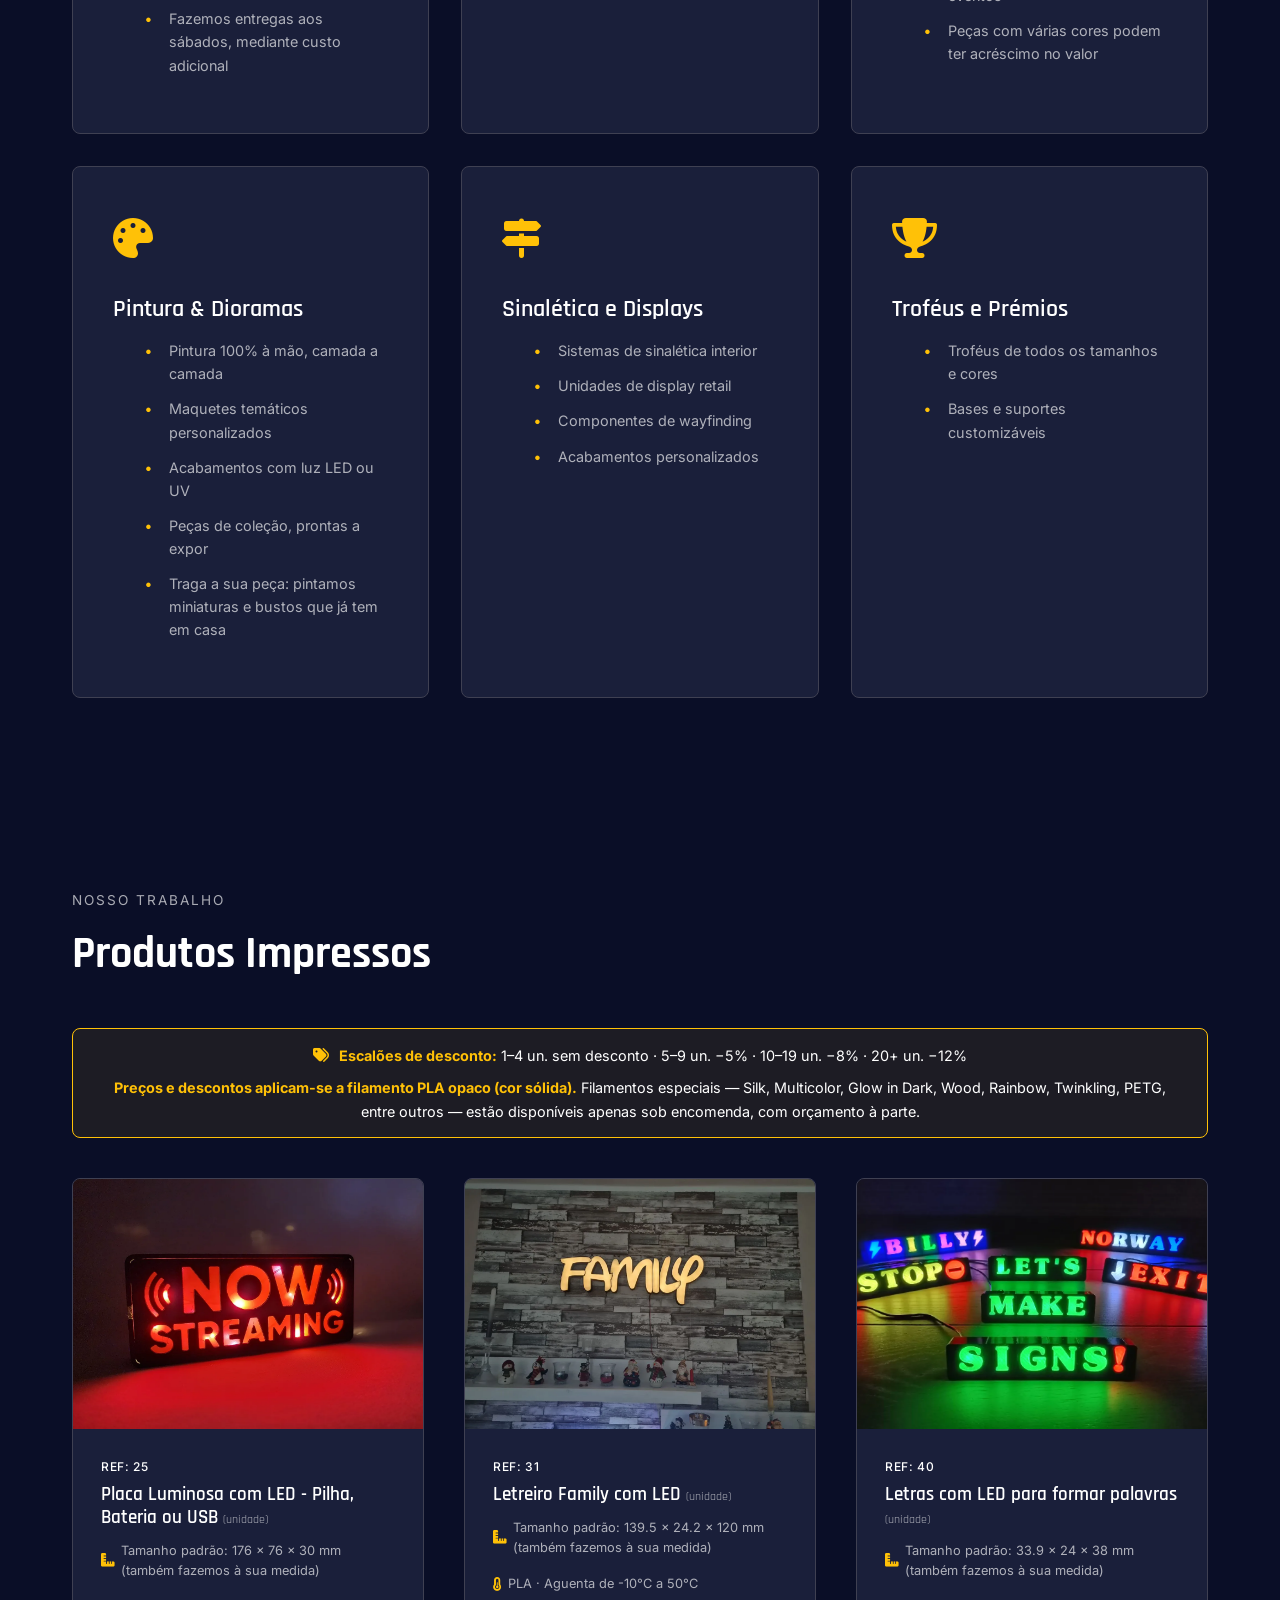
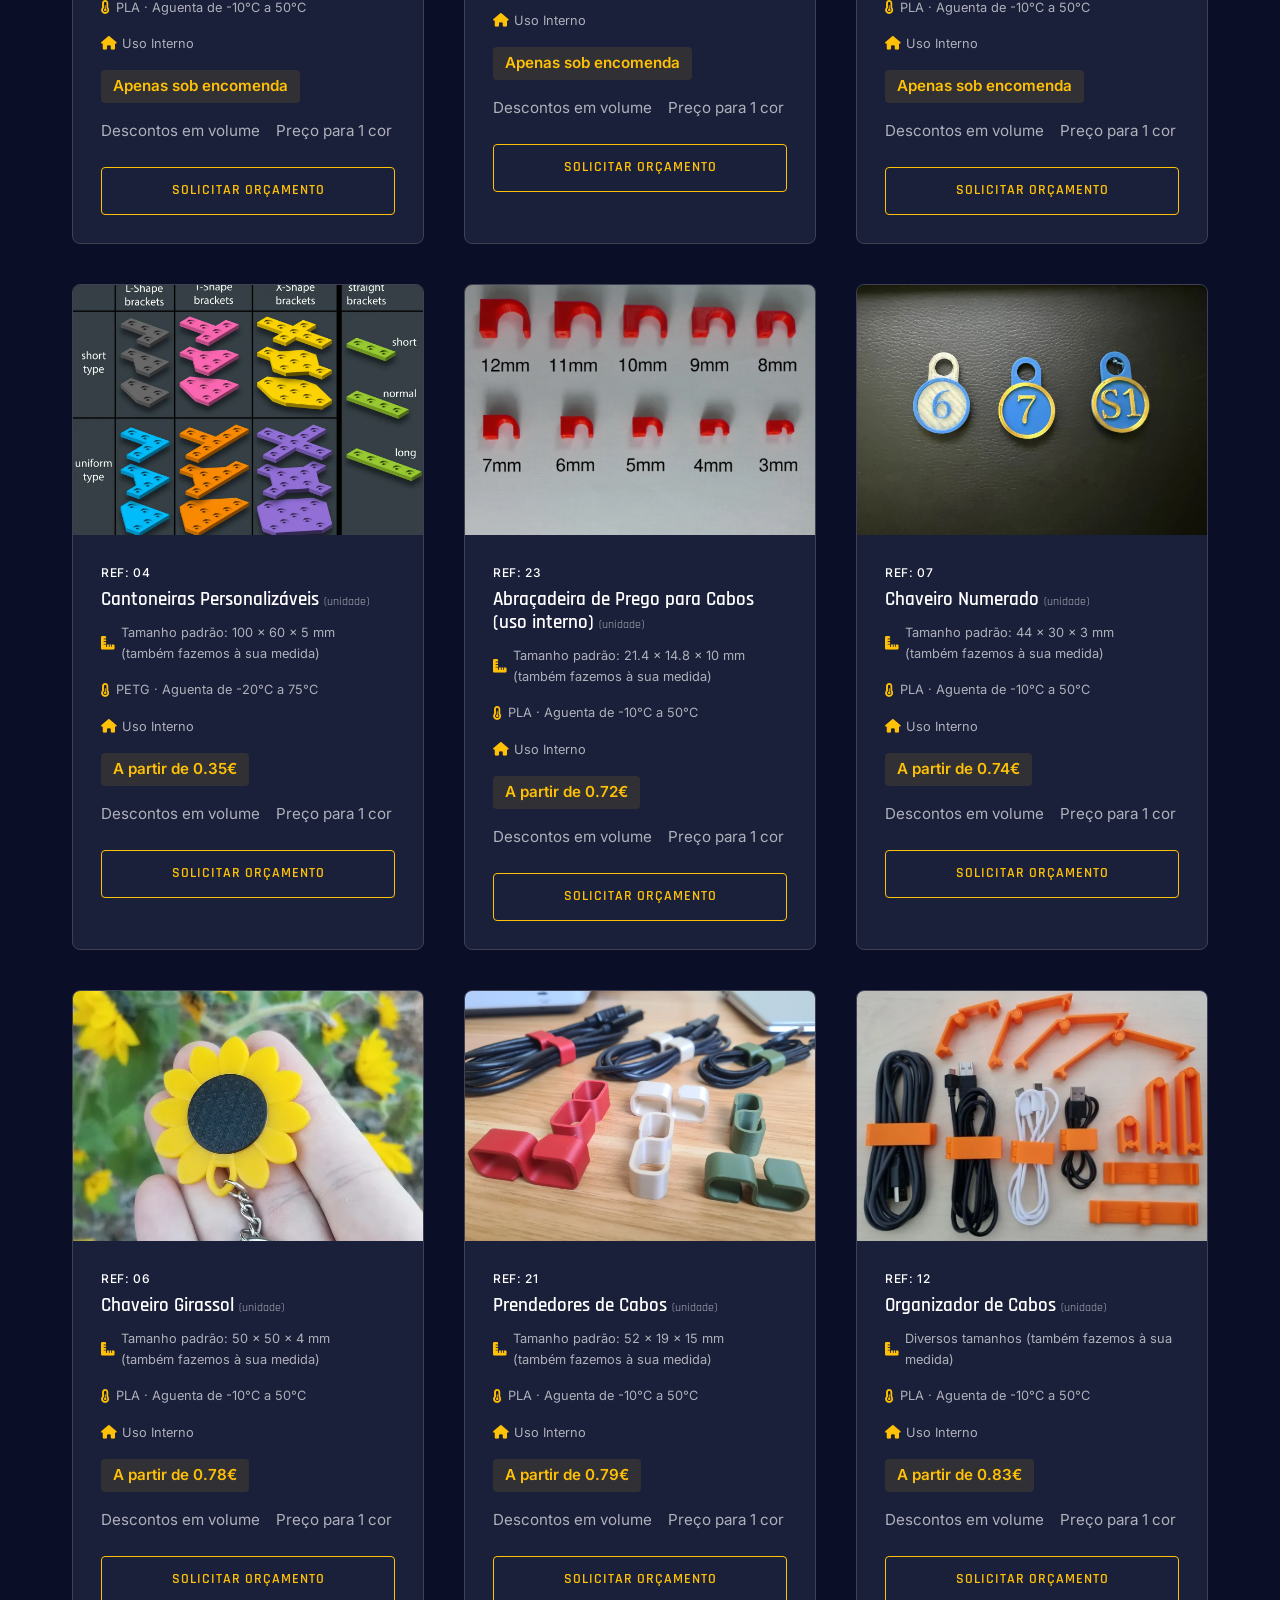
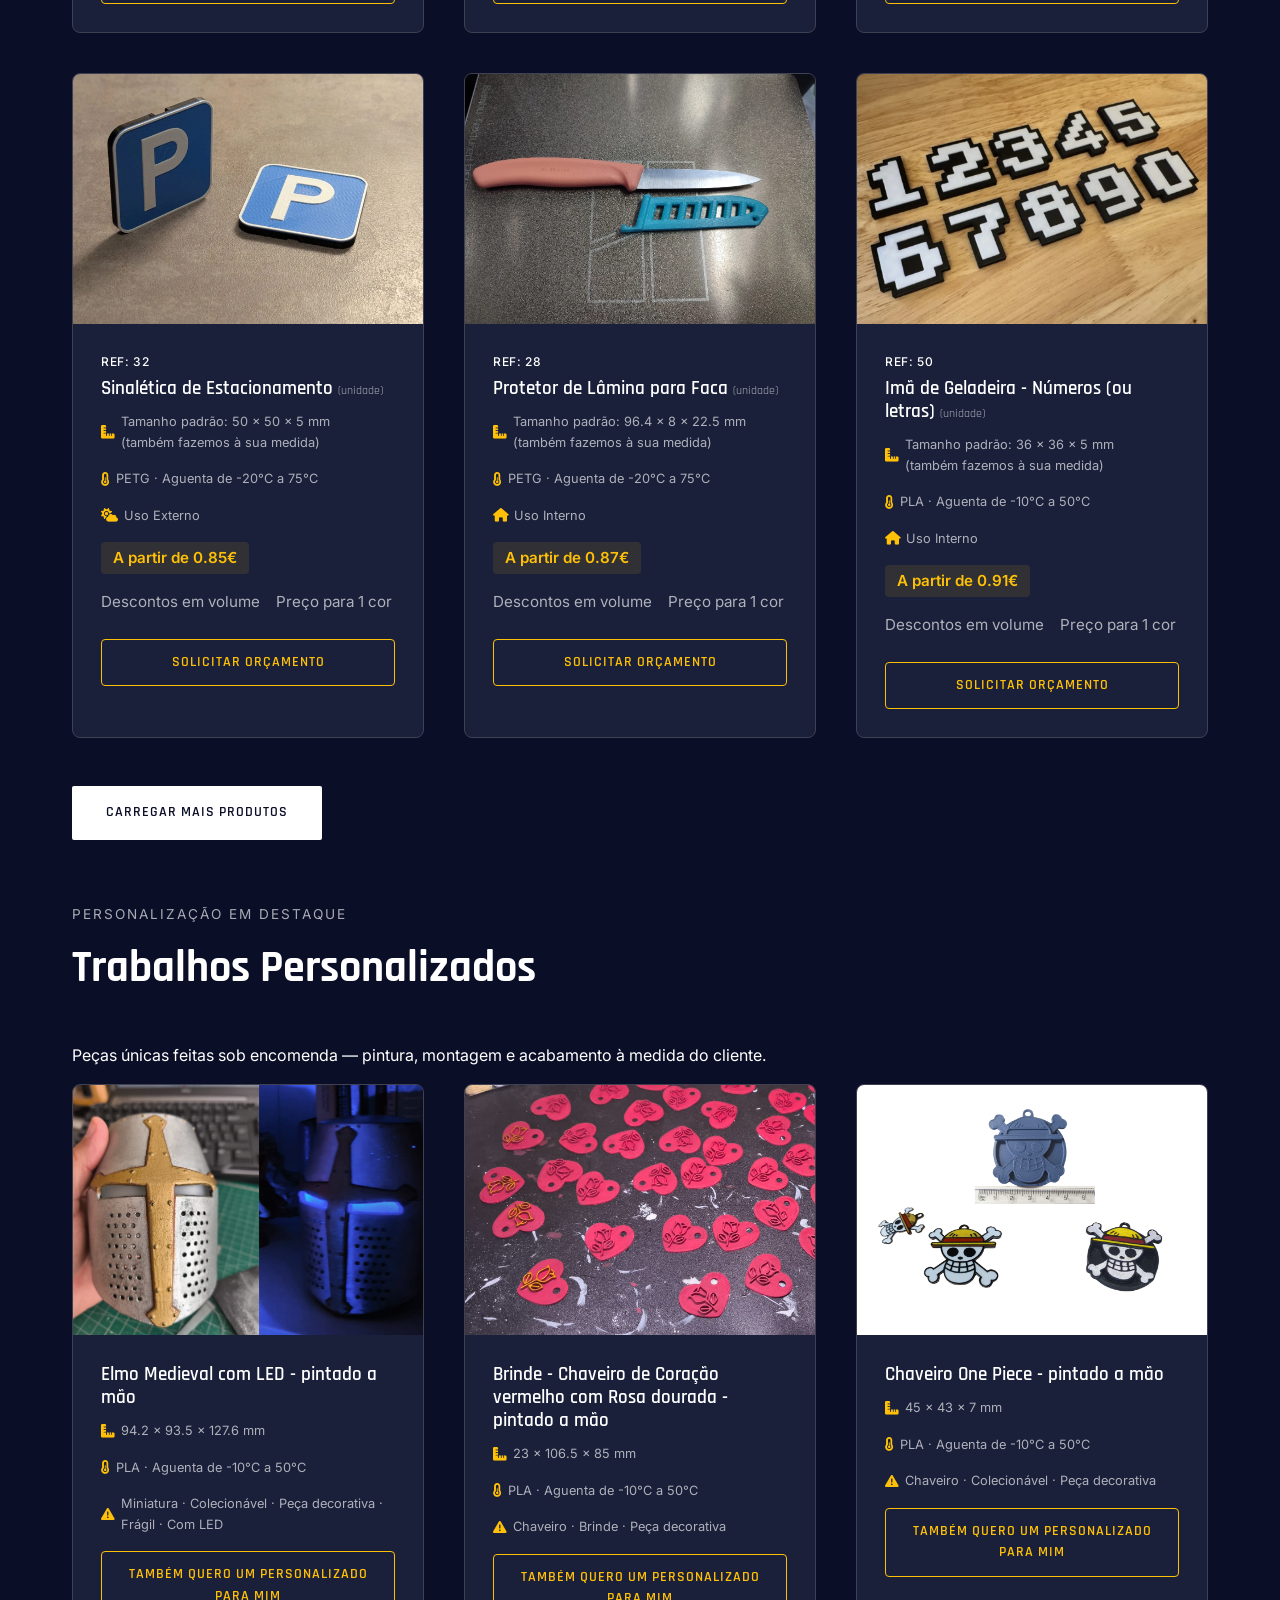
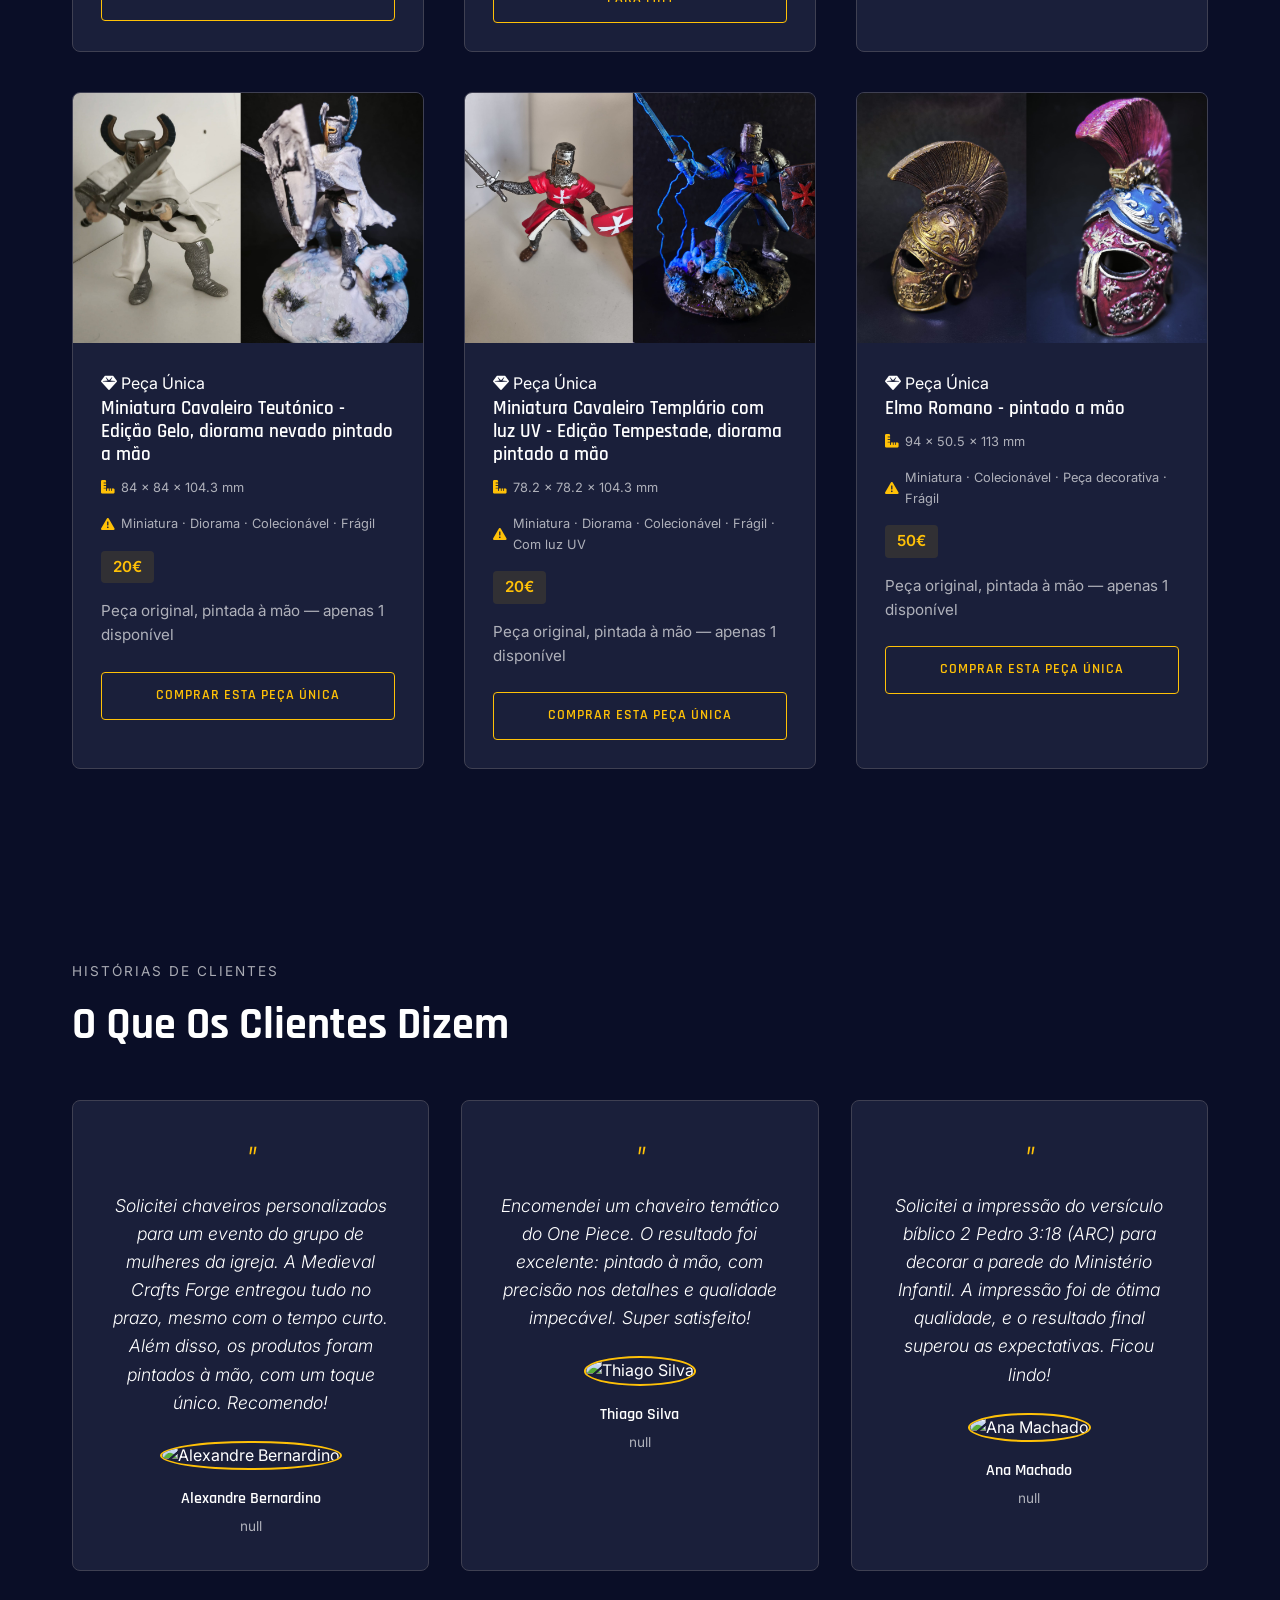
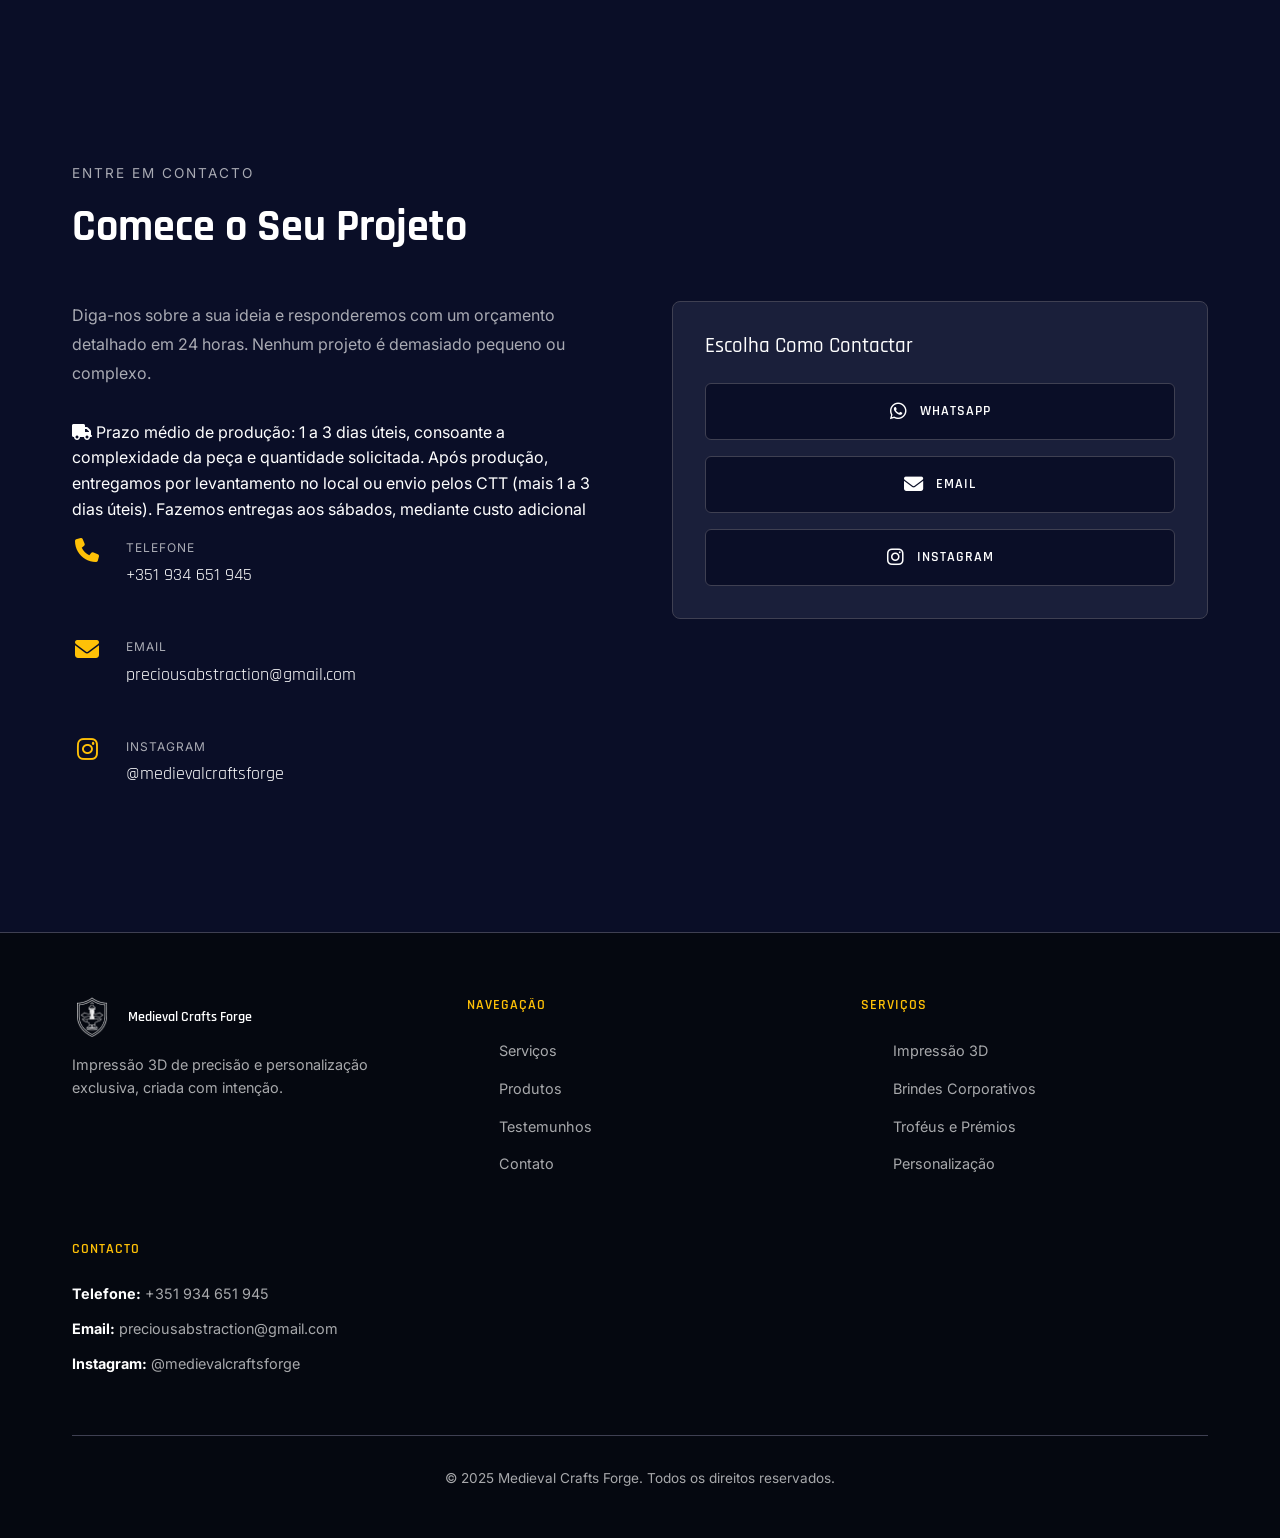
==== commit 88c97c5f: "Update index.html Changind phone number" ====
--- a/index.html
+++ b/index.html
@@ -132,7 +132,7 @@
                         <i class="fas fa-phone"></i>
                         <div>
                             <span class="contact-label">TELEFONE</span>
-                            <p class="contact-value">+351 910 663 727</p>
+                            <p class="contact-value">+351 934 651 945</p>
                         </div>
                     </div>
                     
@@ -156,7 +156,7 @@
                 <div class="contact-channels">
                     <h3>Escolha Como Contactar</h3>
                     <div class="channels-grid">
-                        <a href="https://wa.me/351910663727?text=Olá%20Medieval%20Crafts%20Forge%2C%20gostaria%20de%20um%20orçamento" target="_blank" class="channel-btn whatsapp">
+                        <a href="https://wa.me/351934651945?text=Olá%20Medieval%20Crafts%20Forge%2C%20gostaria%20de%20um%20orçamento" target="_blank" class="channel-btn whatsapp">
                             <i class="fab fa-whatsapp"></i>
                             WhatsApp
                         </a>
@@ -208,7 +208,7 @@
                 
                 <div class="footer-section">
                     <h4>CONTACTO</h4>
-                    <p><strong>Telefone:</strong> +351 910 663 727</p>
+                    <p><strong>Telefone:</strong> +351 934 651 945</p>
                     <p><strong>Email:</strong> preciousabstraction@gmail.com</p>
                     <p><strong>Instagram:</strong> @medievalcraftsforge</p>
                 </div>
@@ -226,4 +226,4 @@
     <!-- Application JS -->
     <script src="js/app.js"></script>
 </body>
-</html>+</html>
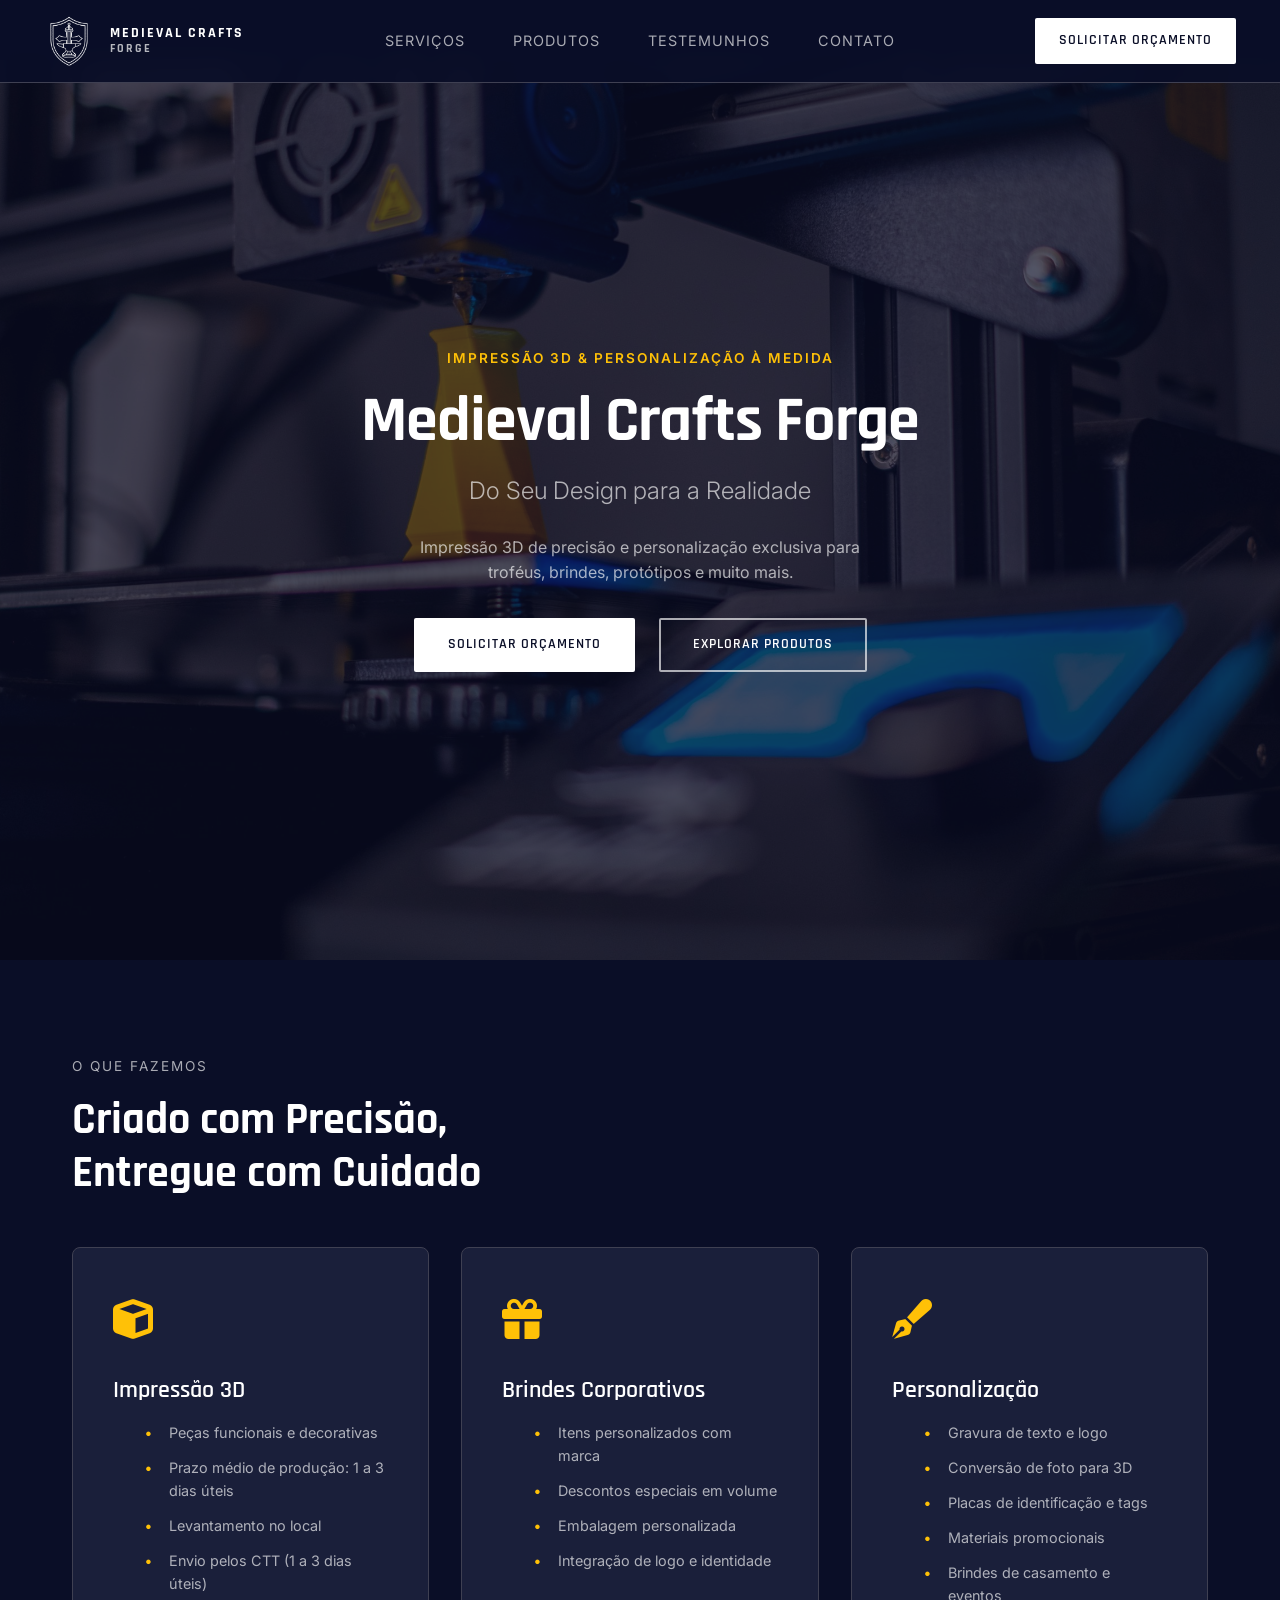
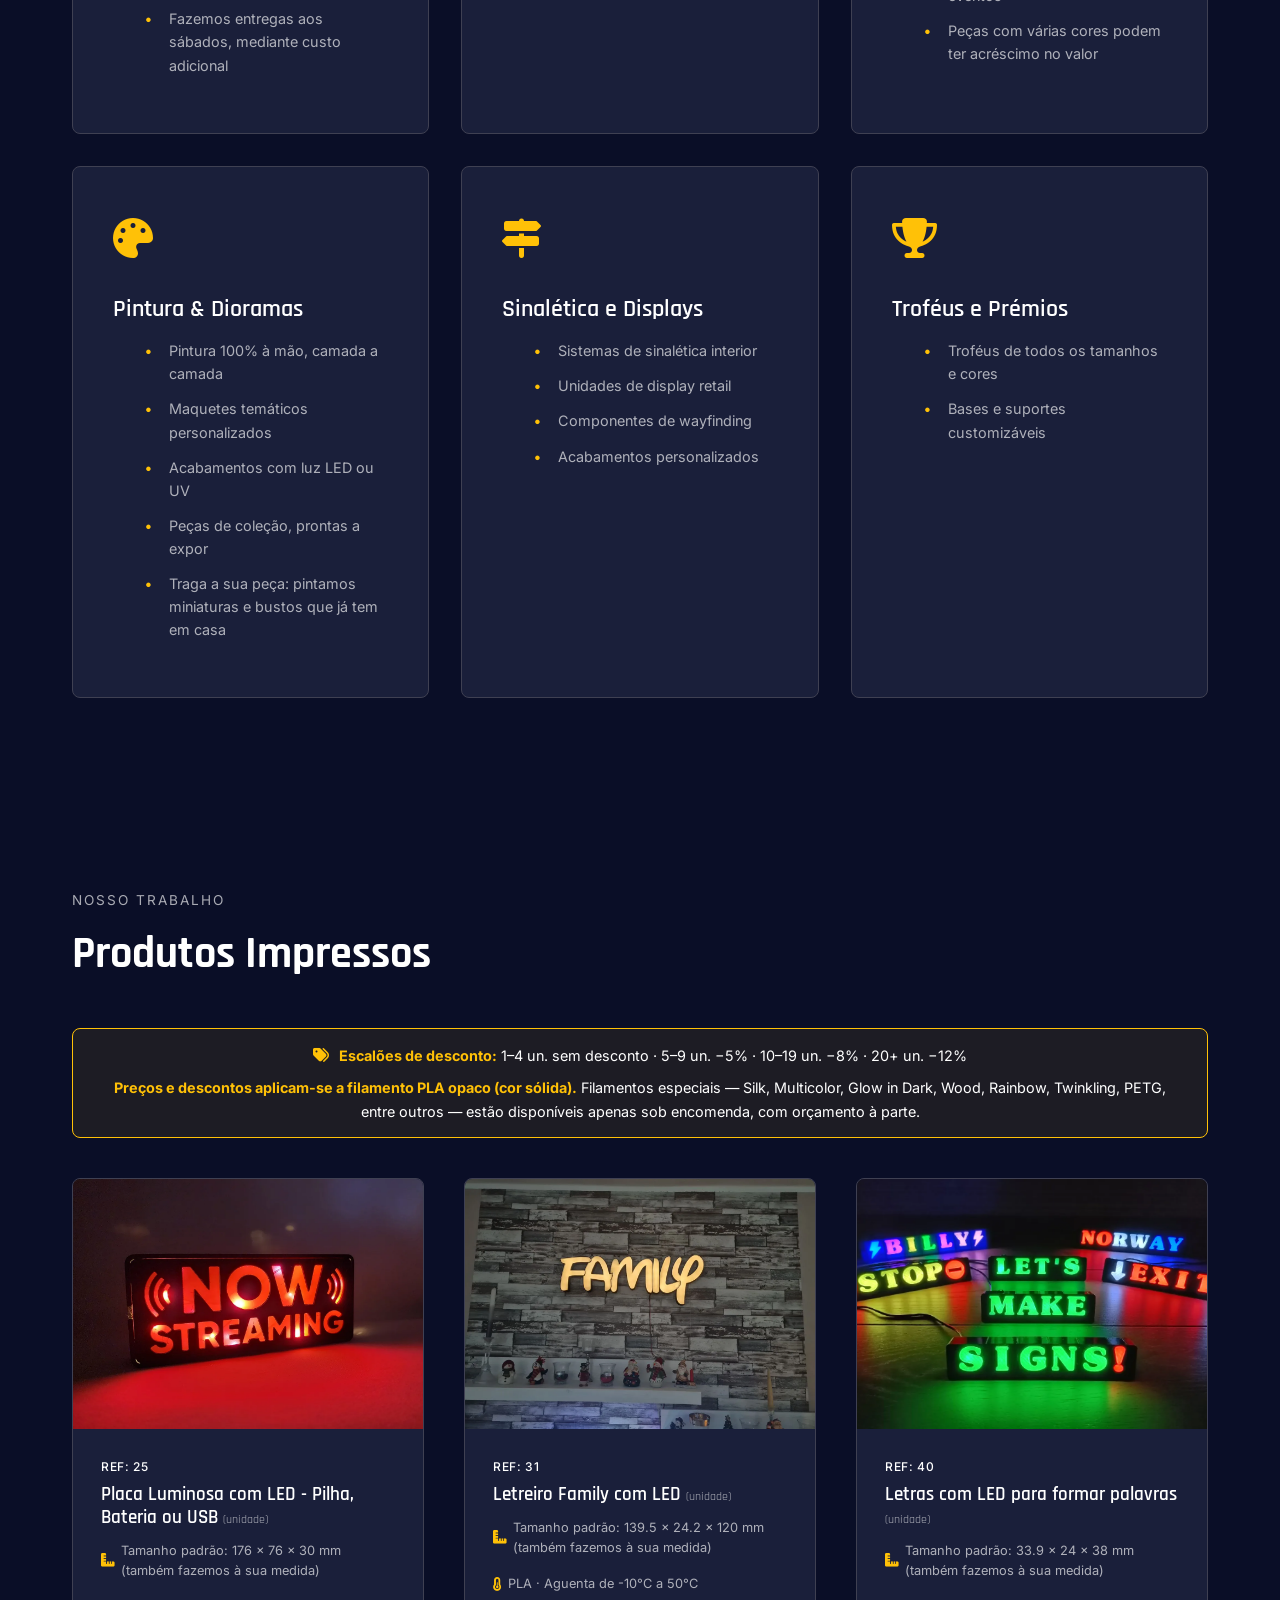
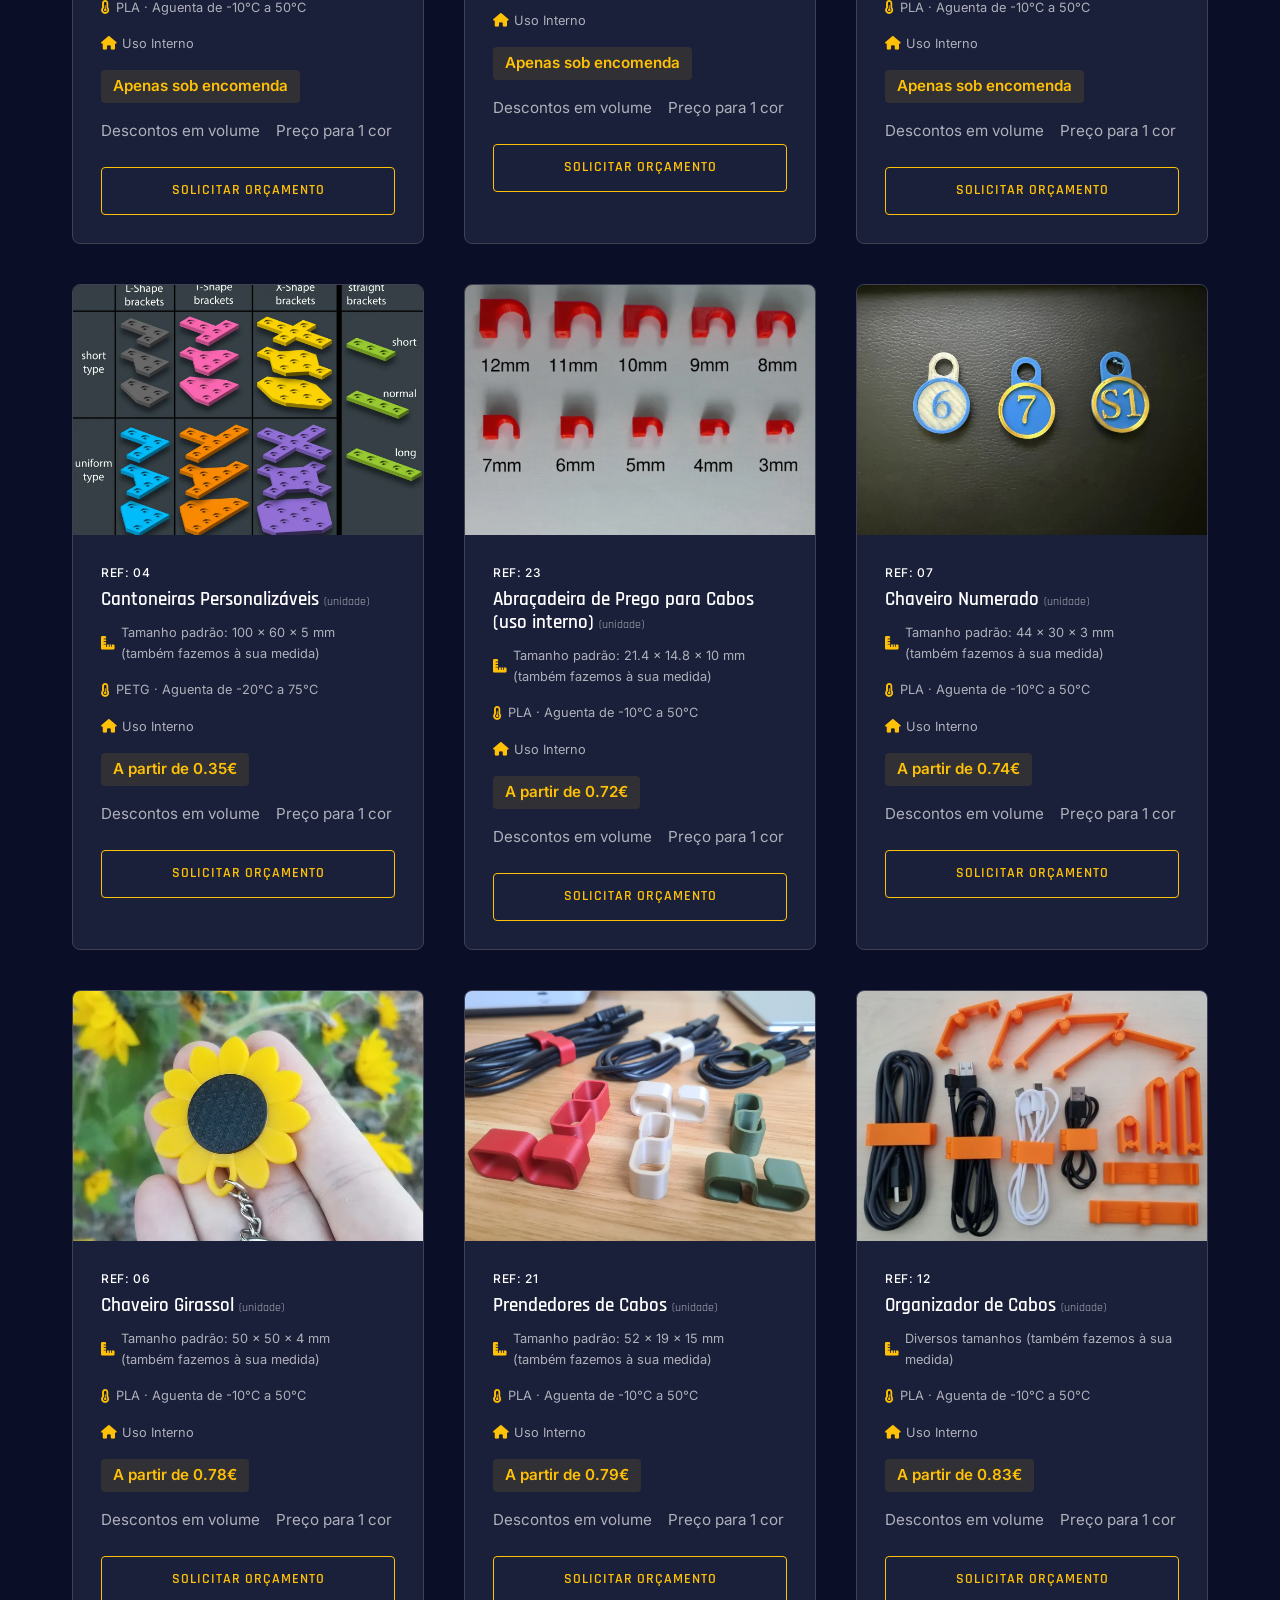
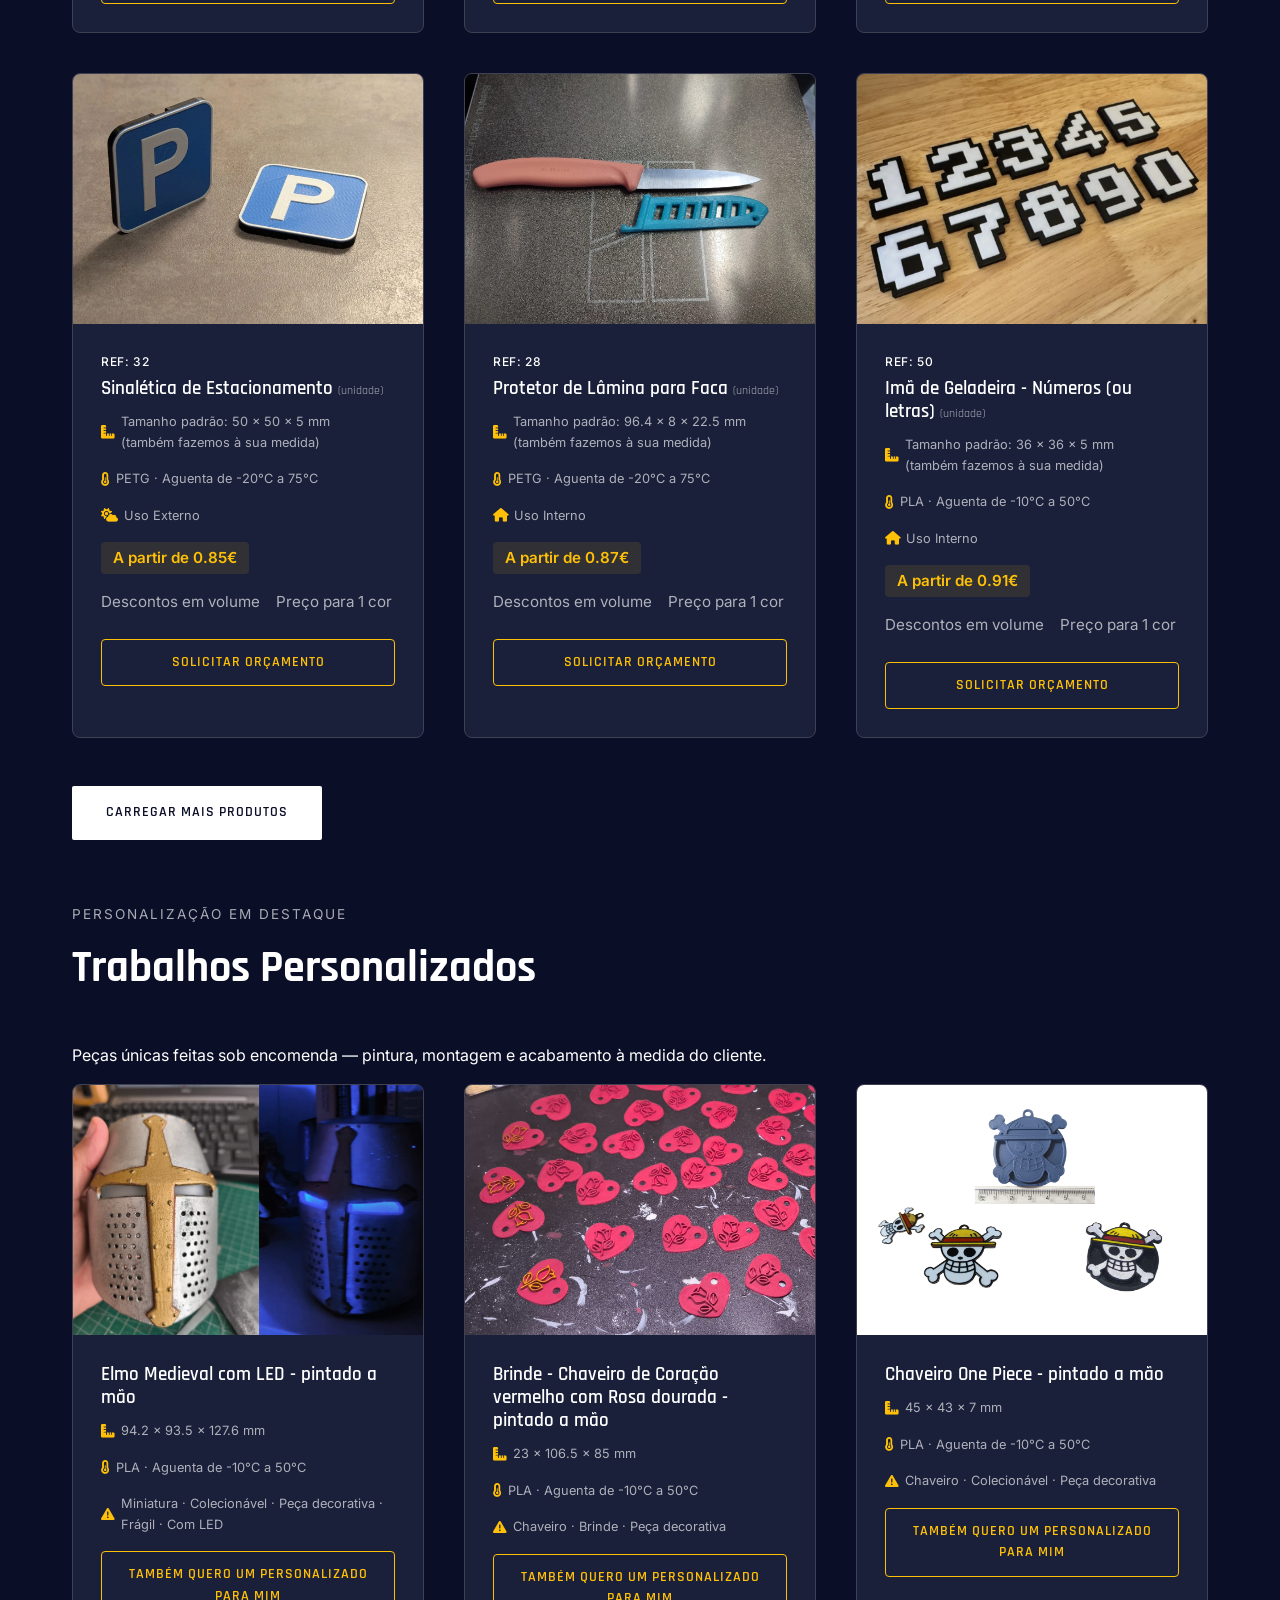
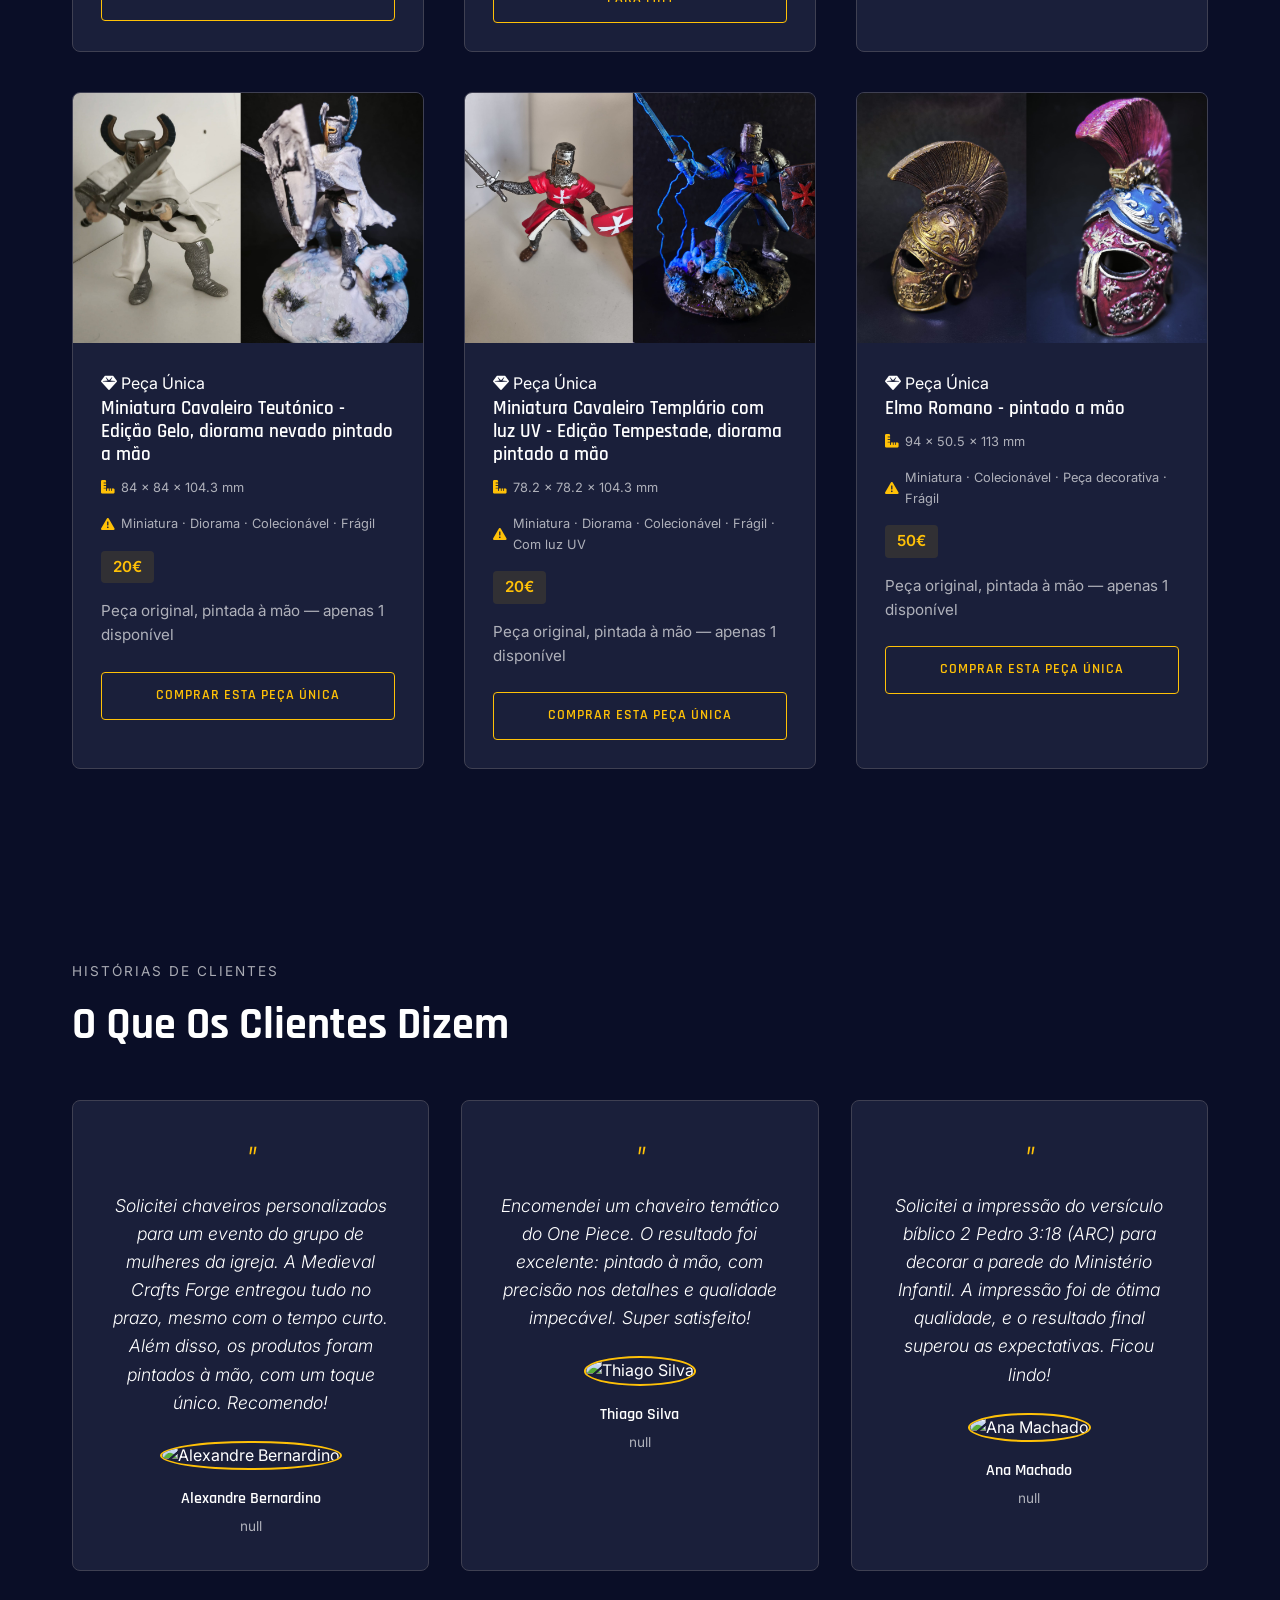
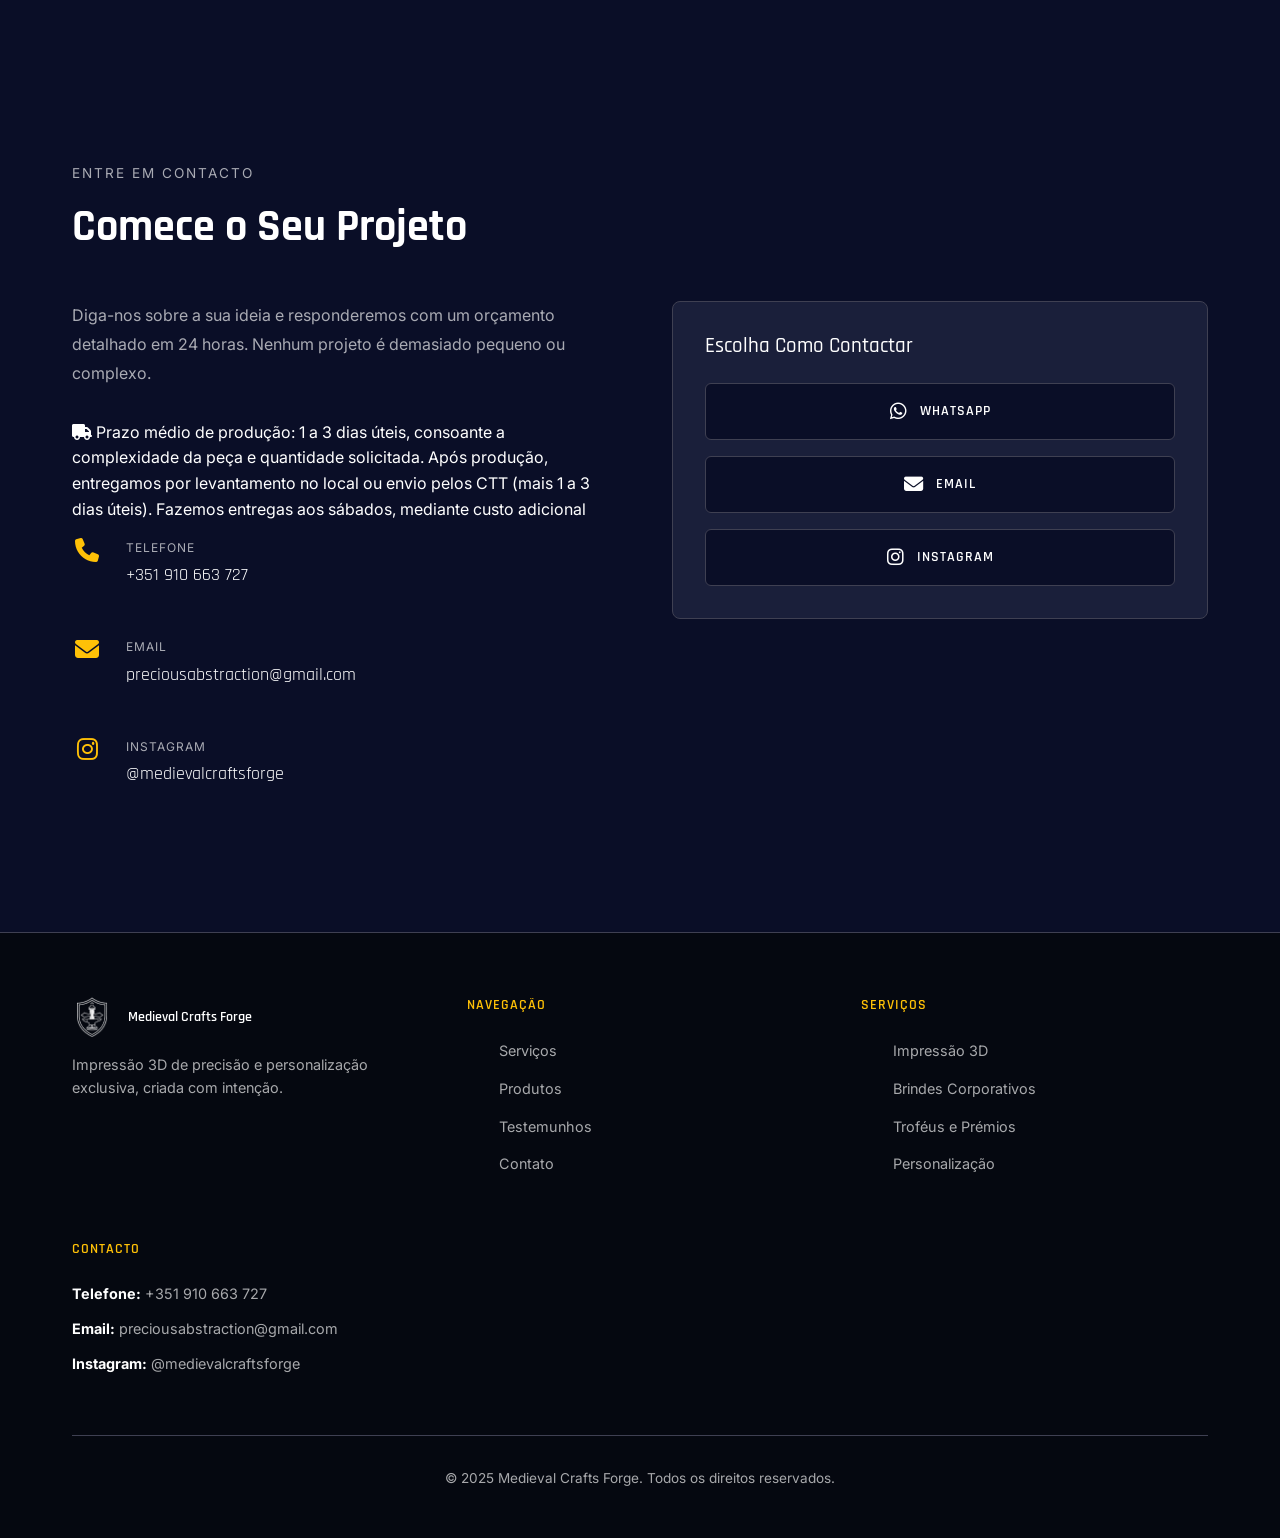
==== commit 30da34a8: "Update index.html addind meta property to share with image and description" ====
--- a/index.html
+++ b/index.html
@@ -3,6 +3,12 @@
 <head>
     <meta charset="UTF-8">
     <meta name="viewport" content="width=device-width, initial-scale=1.0">
+	<!-- Meta tags necessárias para o preview -->
+	<meta property="og:title" content="Medieval Crafts Forge - Impressão 3D & Peças Pintadas à Mão" />
+	<meta property="og:description" content="Impressão 3D personalizada, brindes corporativos e troféus. Miniaturas, bustos e maquetes pintados 100% à mão. Peça já o seu orçamento!" />
+	<meta property="og:image" content="https://codecraftandchronicles.github.io/impressao3d/img/medieval.png" />
+	<meta property="og:url" content="https://codecraftandchronicles.github.io/impressao3d/" />
+	<meta property="og:type" content="website" />
     <title>Medieval Crafts Forge - Impressão 3D & Personalização</title>
     
     <!-- Bootstrap 5.3 CSS -->
@@ -132,7 +138,7 @@
                         <i class="fas fa-phone"></i>
                         <div>
                             <span class="contact-label">TELEFONE</span>
-                            <p class="contact-value">+351 934 651 945</p>
+                            <p class="contact-value">+351 910 663 727</p>
                         </div>
                     </div>
                     
@@ -156,7 +162,7 @@
                 <div class="contact-channels">
                     <h3>Escolha Como Contactar</h3>
                     <div class="channels-grid">
-                        <a href="https://wa.me/351934651945?text=Olá%20Medieval%20Crafts%20Forge%2C%20gostaria%20de%20um%20orçamento" target="_blank" class="channel-btn whatsapp">
+                        <a href="https://wa.me/351910663727?text=Olá%20Medieval%20Crafts%20Forge%2C%20gostaria%20de%20um%20orçamento" target="_blank" class="channel-btn whatsapp">
                             <i class="fab fa-whatsapp"></i>
                             WhatsApp
                         </a>
@@ -208,7 +214,7 @@
                 
                 <div class="footer-section">
                     <h4>CONTACTO</h4>
-                    <p><strong>Telefone:</strong> +351 934 651 945</p>
+                    <p><strong>Telefone:</strong> +351 910 663 727</p>
                     <p><strong>Email:</strong> preciousabstraction@gmail.com</p>
                     <p><strong>Instagram:</strong> @medievalcraftsforge</p>
                 </div>
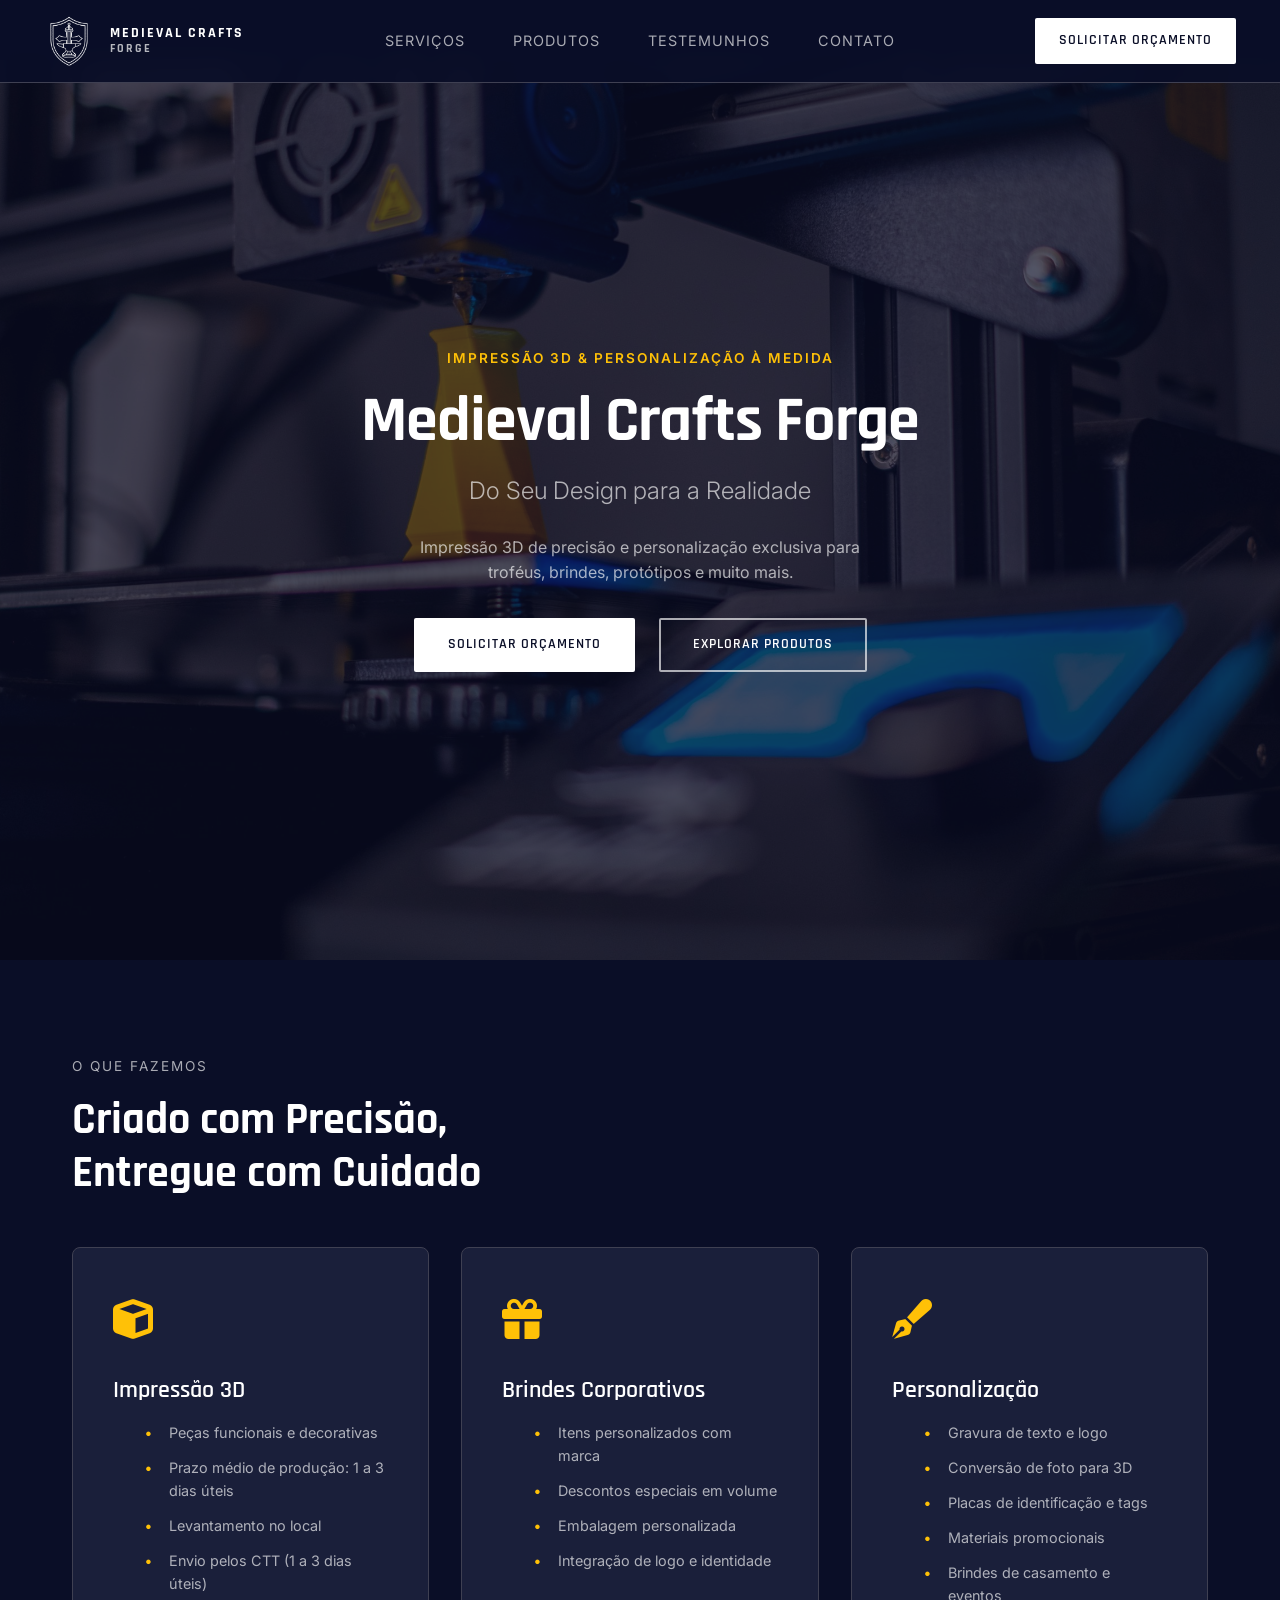
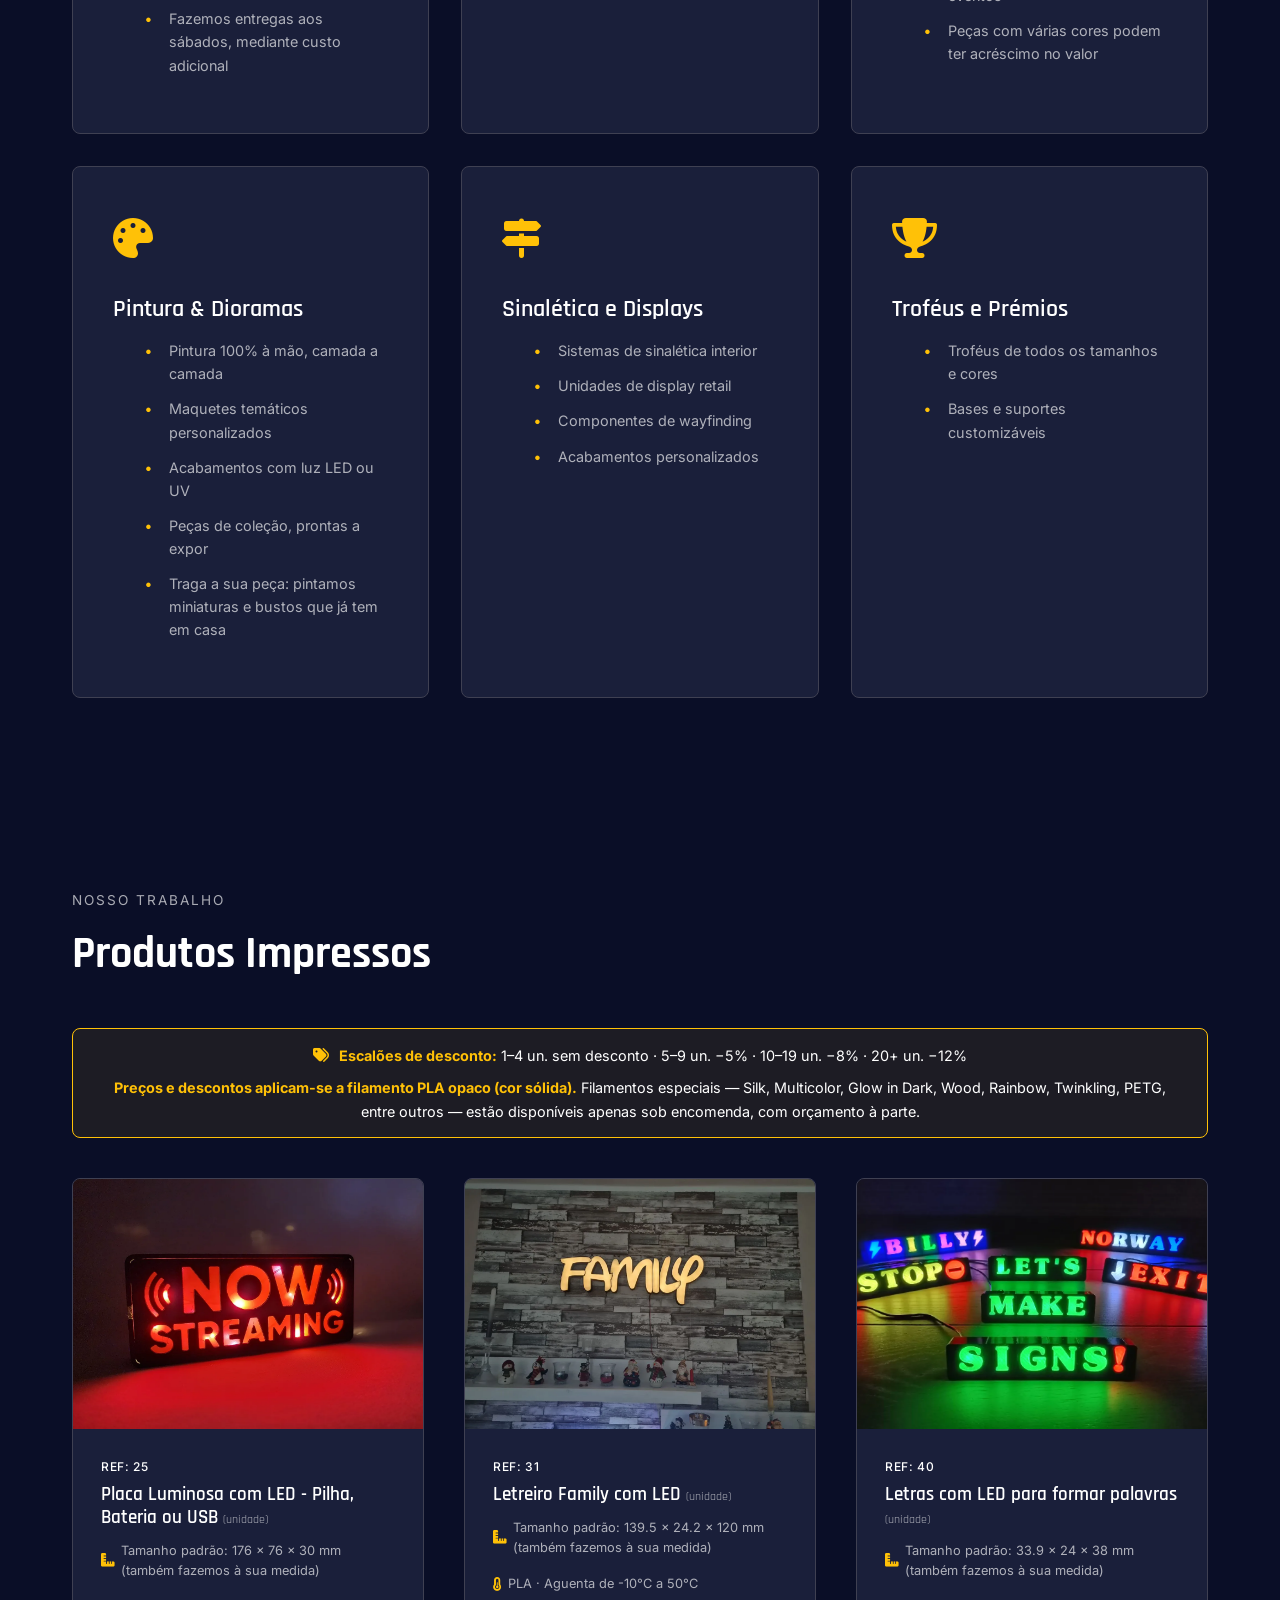
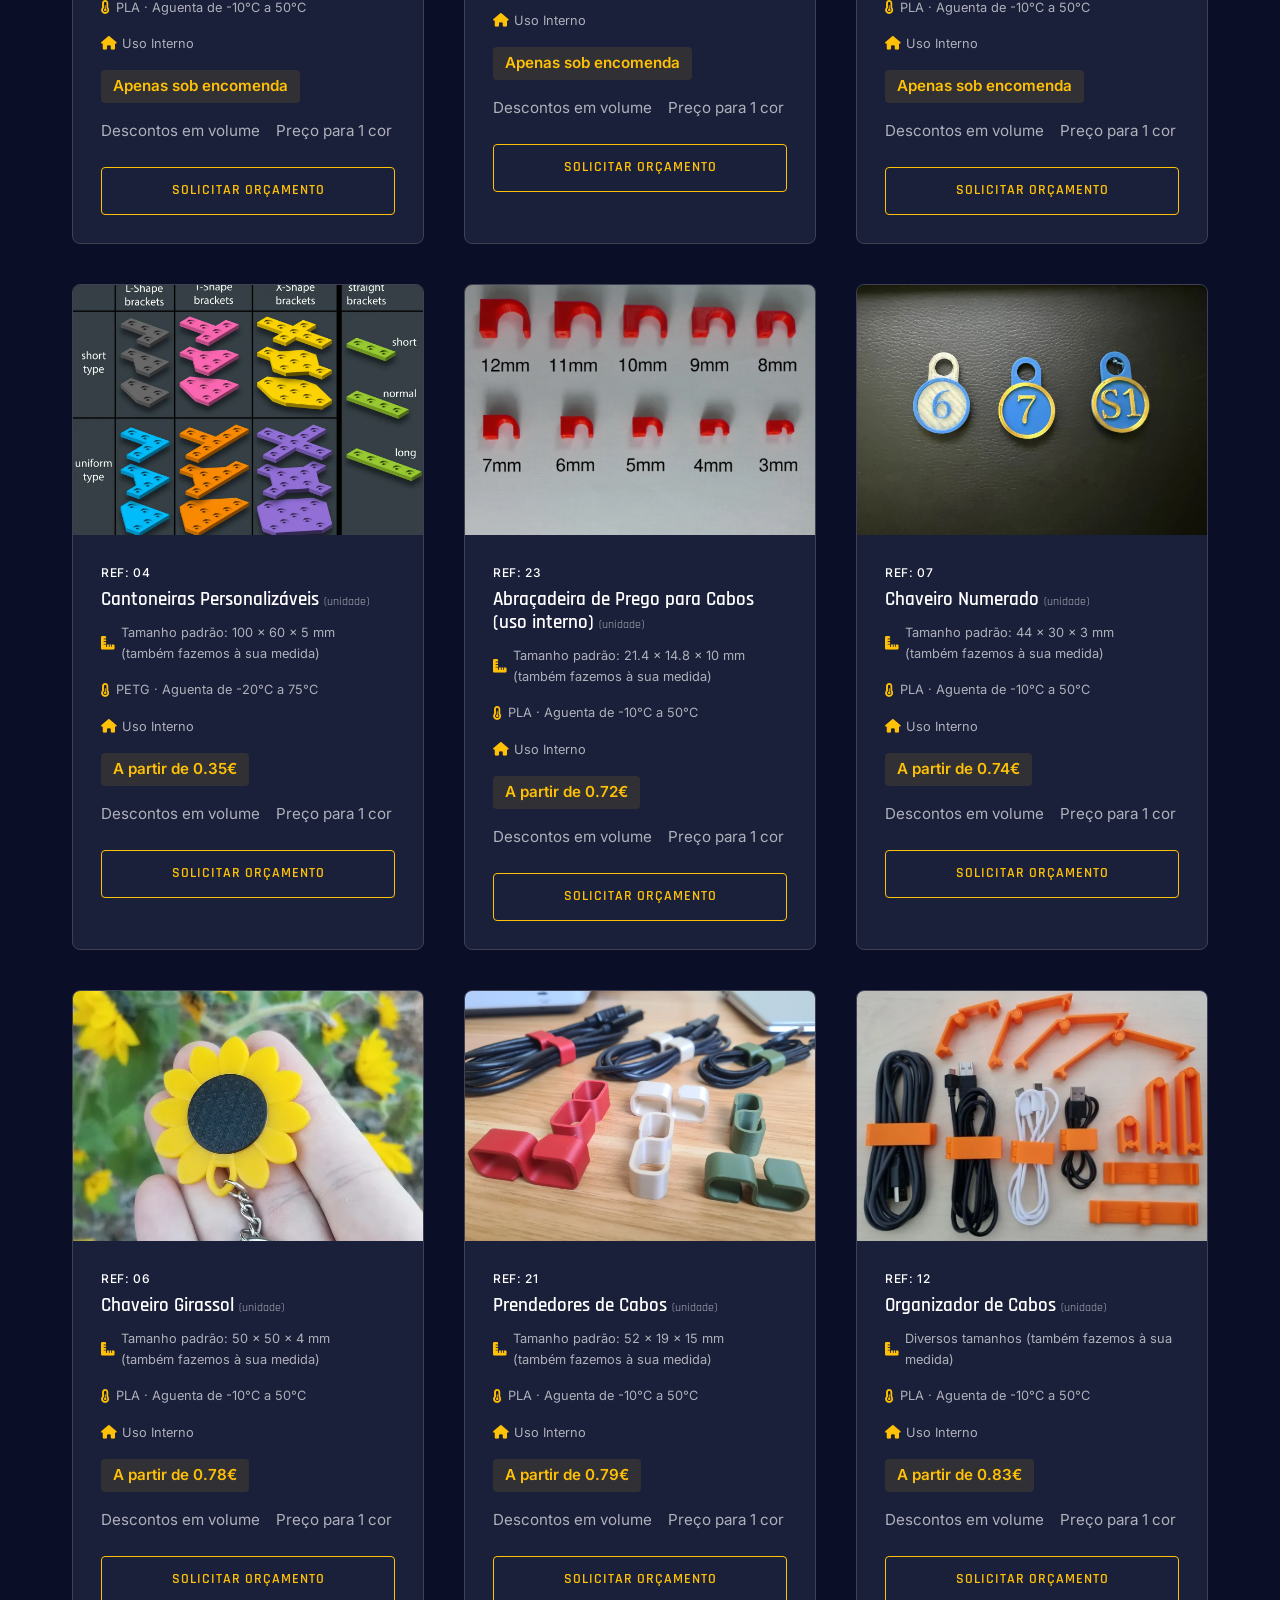
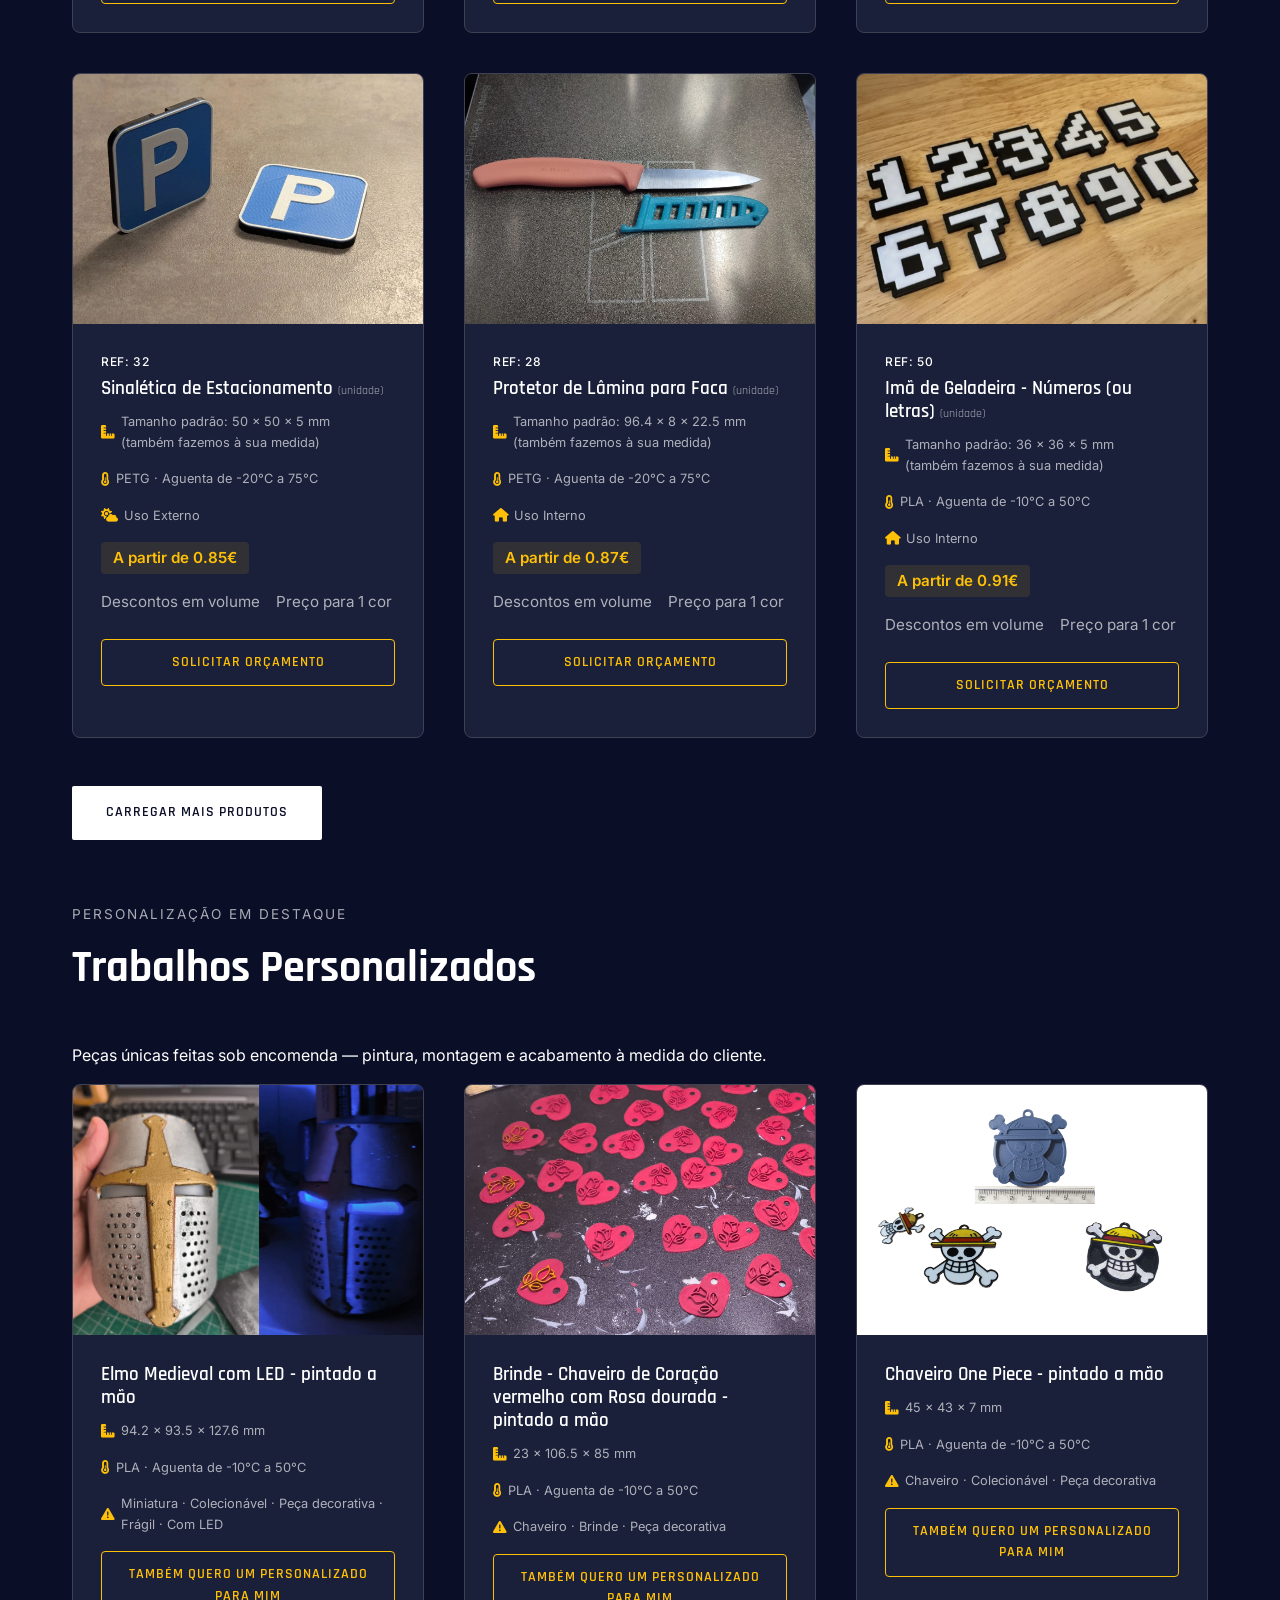
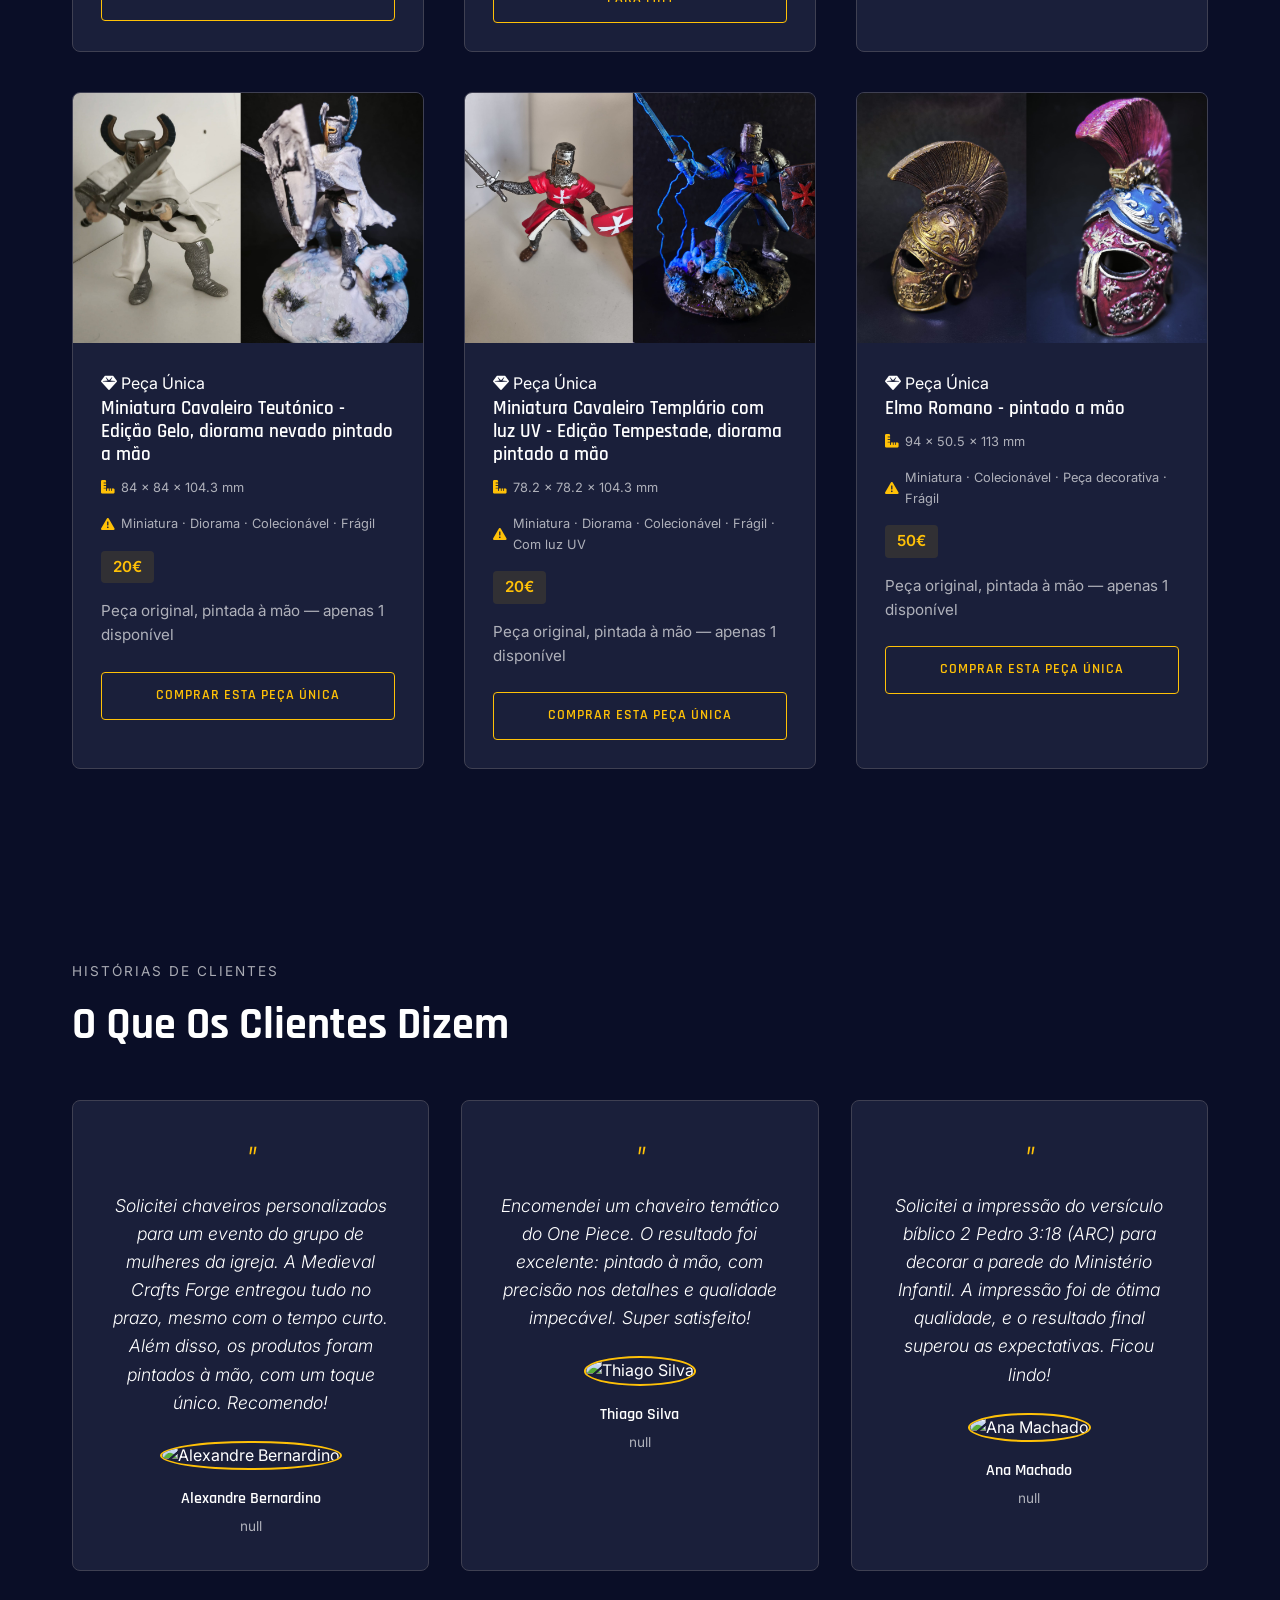
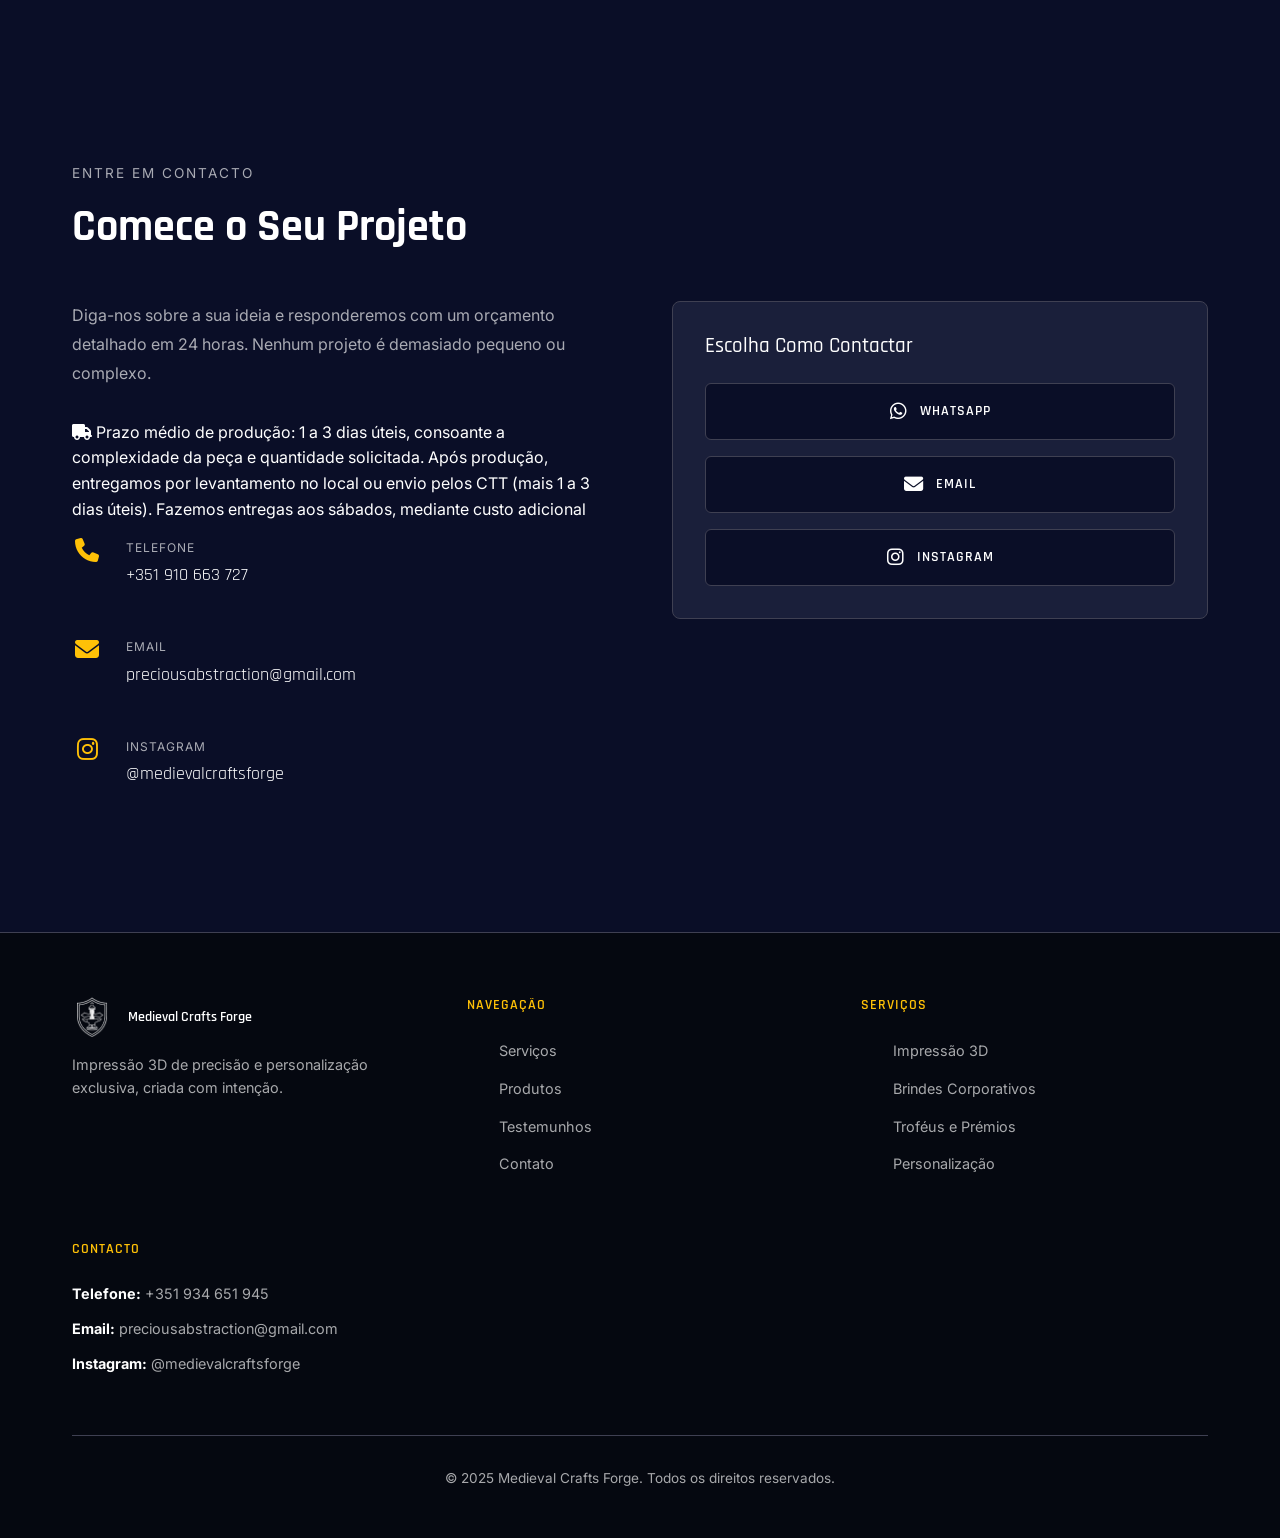
==== commit 8f640df2: "Update index.html changed a missed phone number" ====
--- a/index.html
+++ b/index.html
@@ -162,7 +162,7 @@
                 <div class="contact-channels">
                     <h3>Escolha Como Contactar</h3>
                     <div class="channels-grid">
-                        <a href="https://wa.me/351910663727?text=Olá%20Medieval%20Crafts%20Forge%2C%20gostaria%20de%20um%20orçamento" target="_blank" class="channel-btn whatsapp">
+                        <a href="https://wa.me/351934651945?text=Olá%20Medieval%20Crafts%20Forge%2C%20gostaria%20de%20um%20orçamento" target="_blank" class="channel-btn whatsapp">
                             <i class="fab fa-whatsapp"></i>
                             WhatsApp
                         </a>
@@ -214,7 +214,7 @@
                 
                 <div class="footer-section">
                     <h4>CONTACTO</h4>
-                    <p><strong>Telefone:</strong> +351 910 663 727</p>
+                    <p><strong>Telefone:</strong> +351 934 651 945</p>
                     <p><strong>Email:</strong> preciousabstraction@gmail.com</p>
                     <p><strong>Instagram:</strong> @medievalcraftsforge</p>
                 </div>
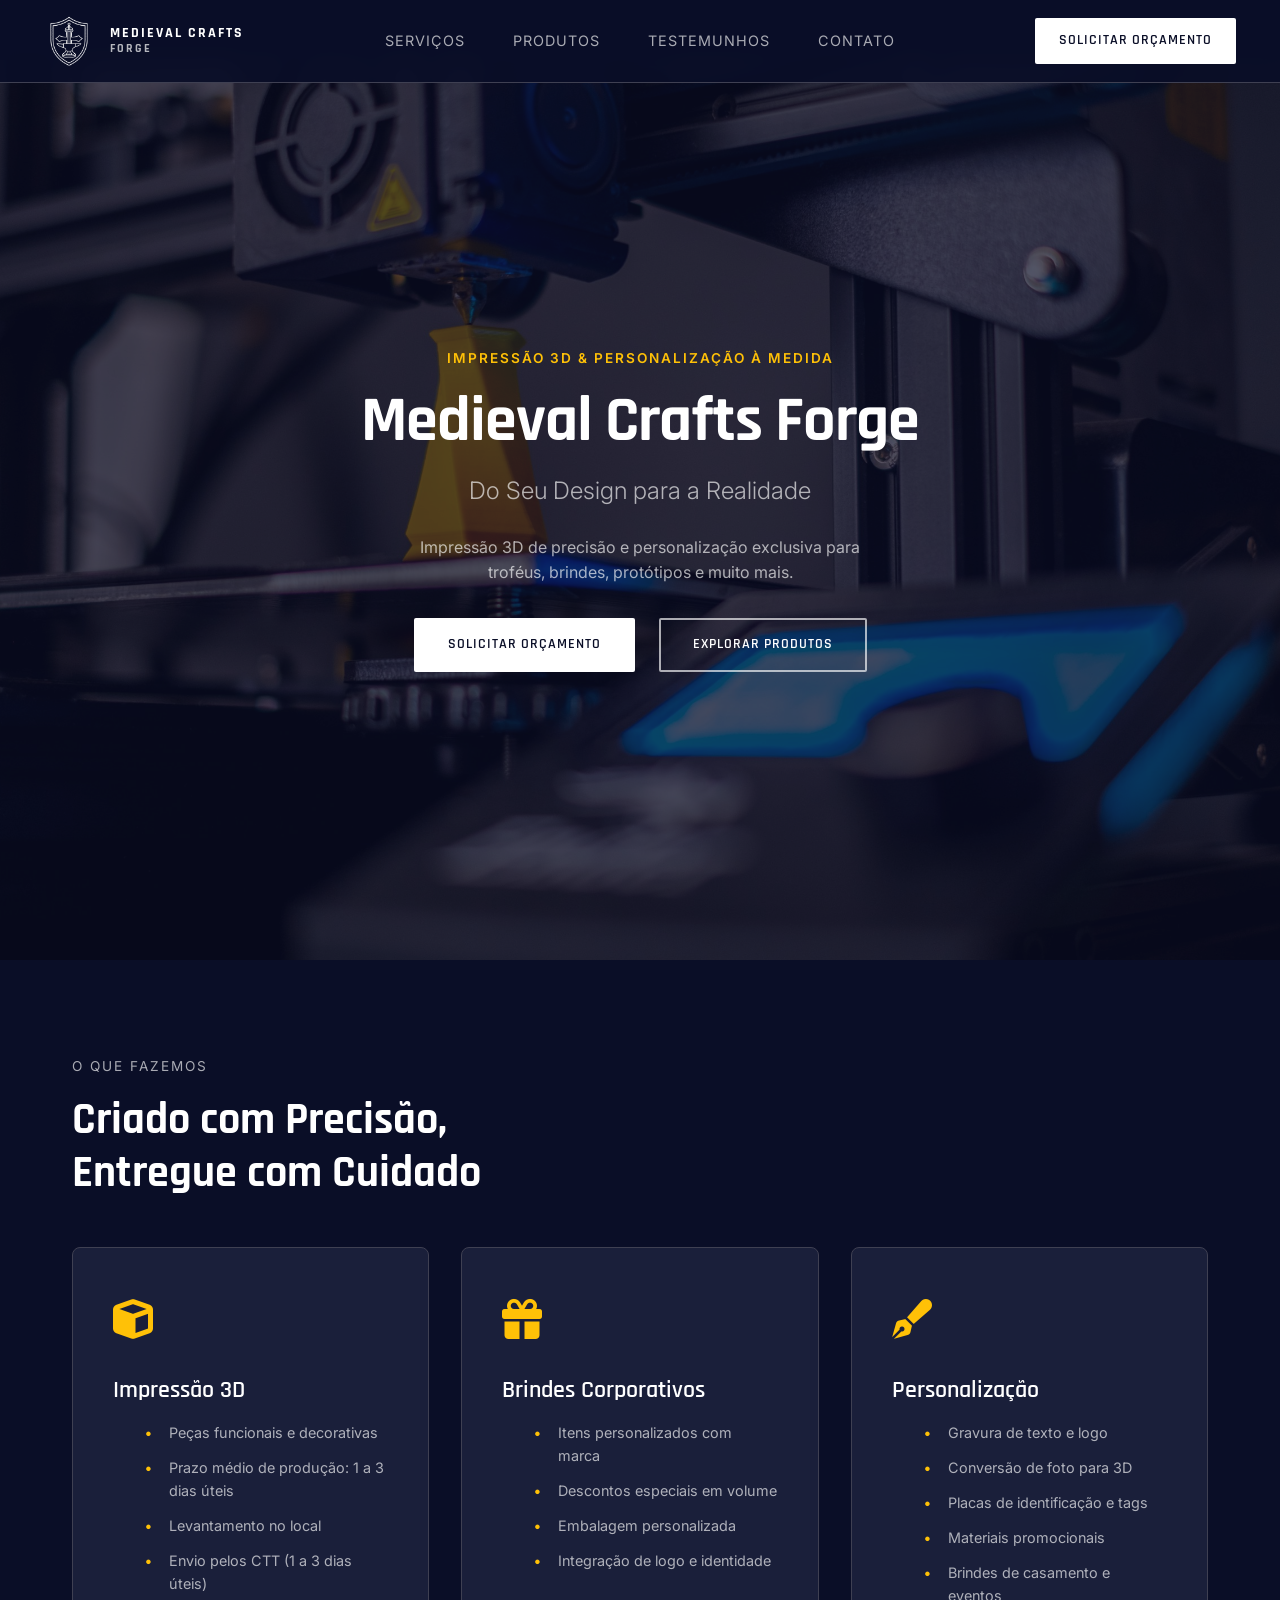
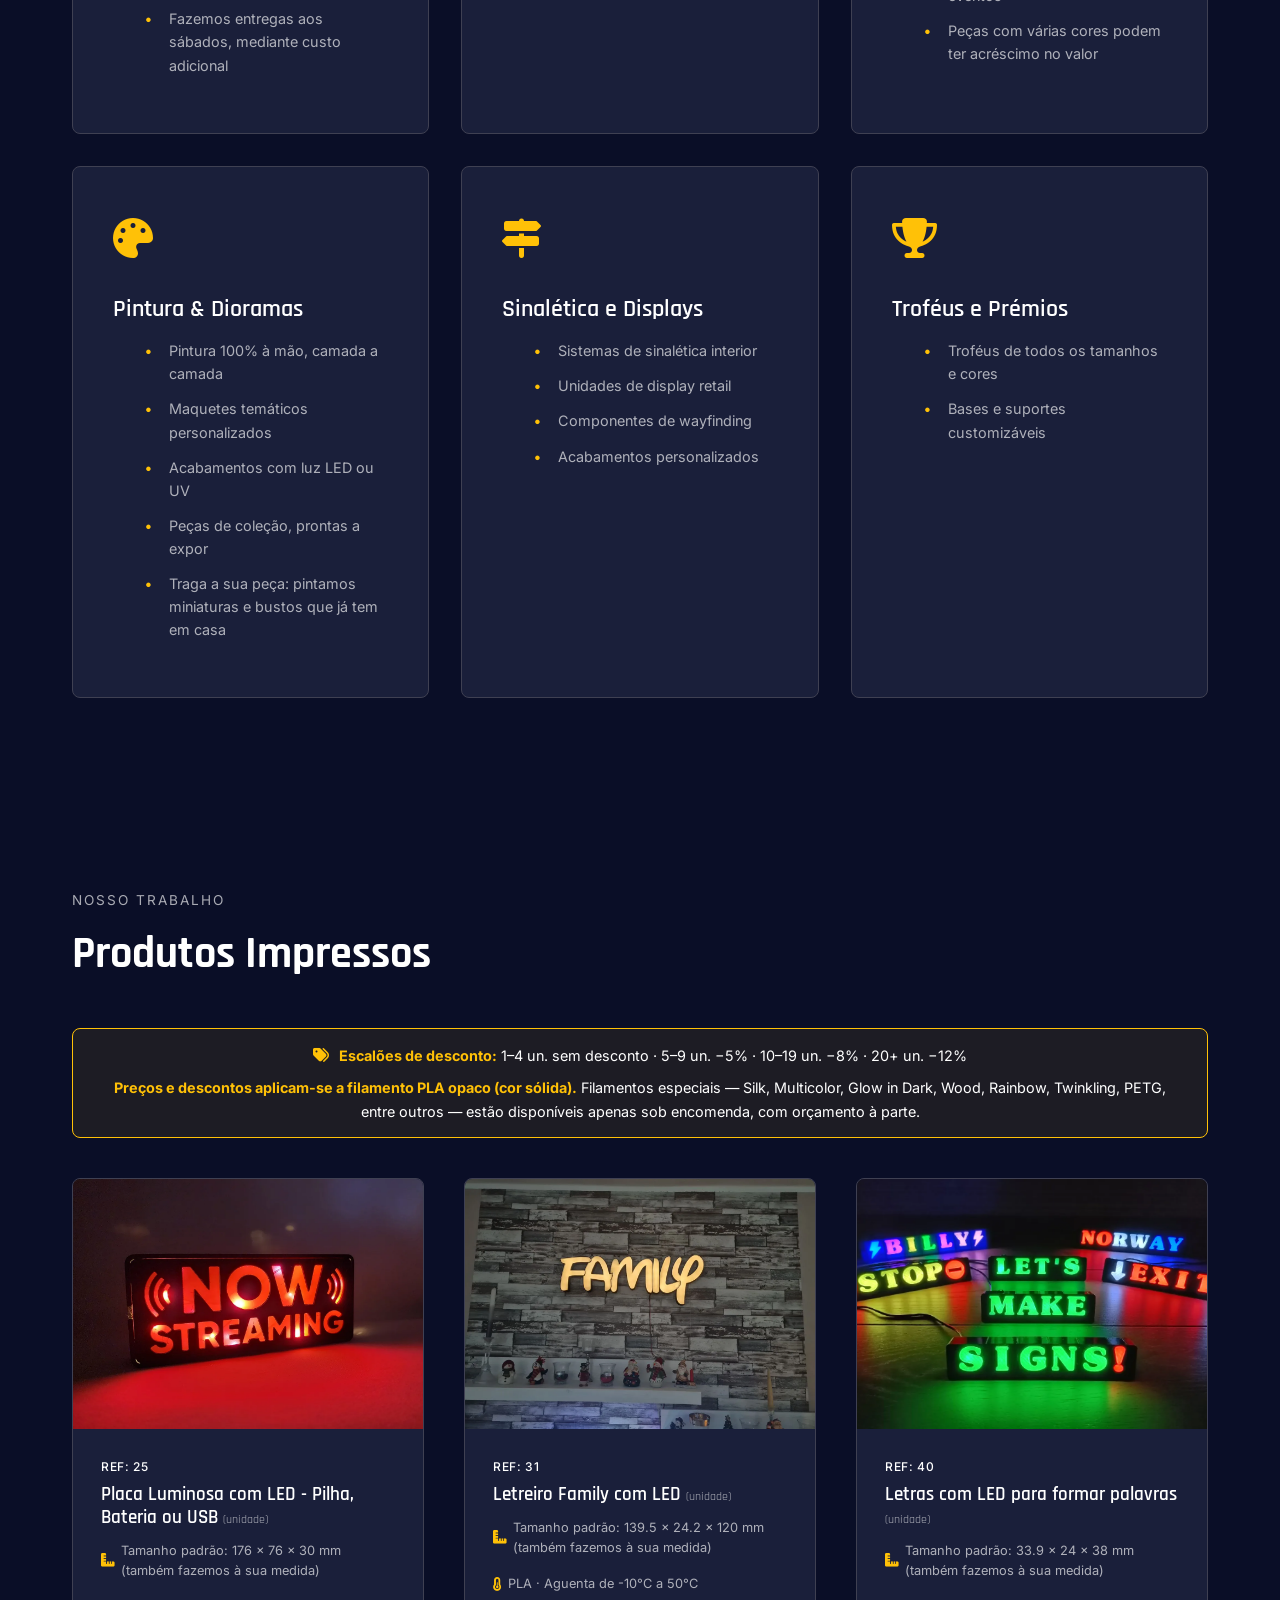
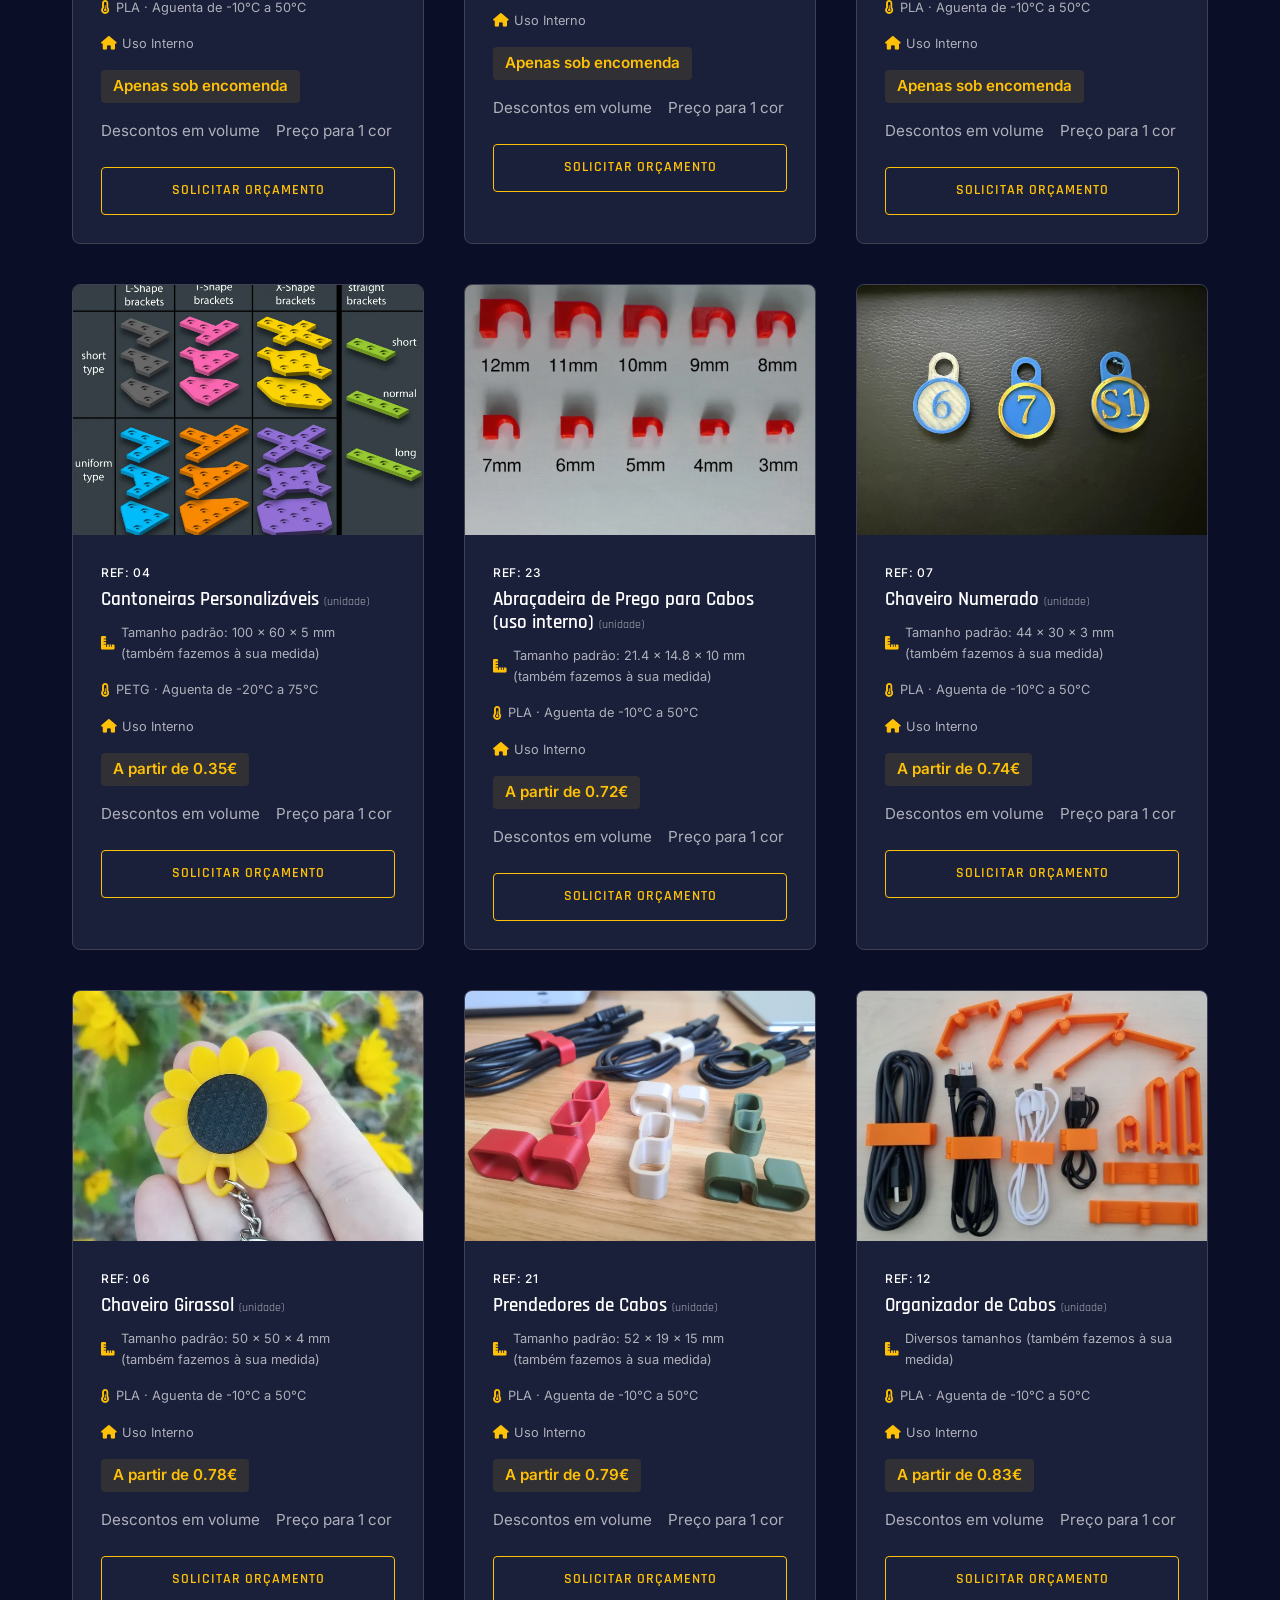
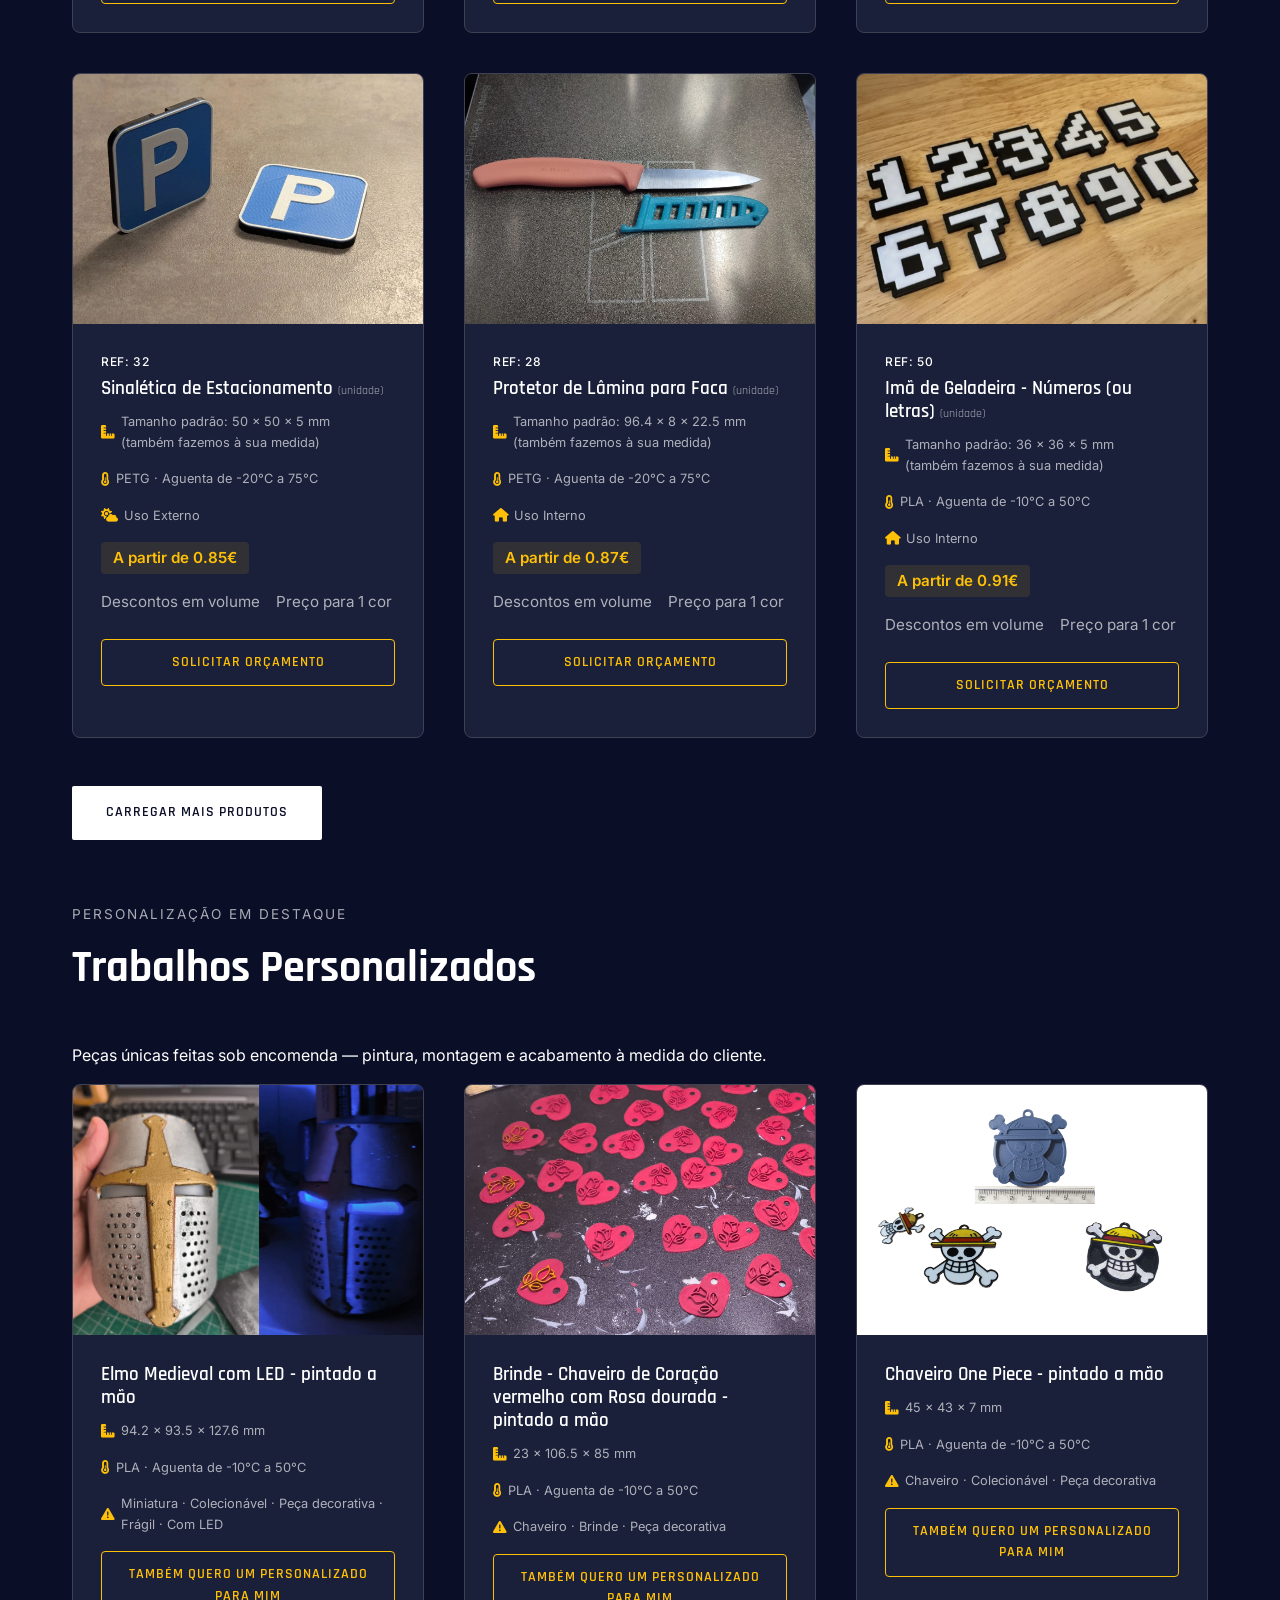
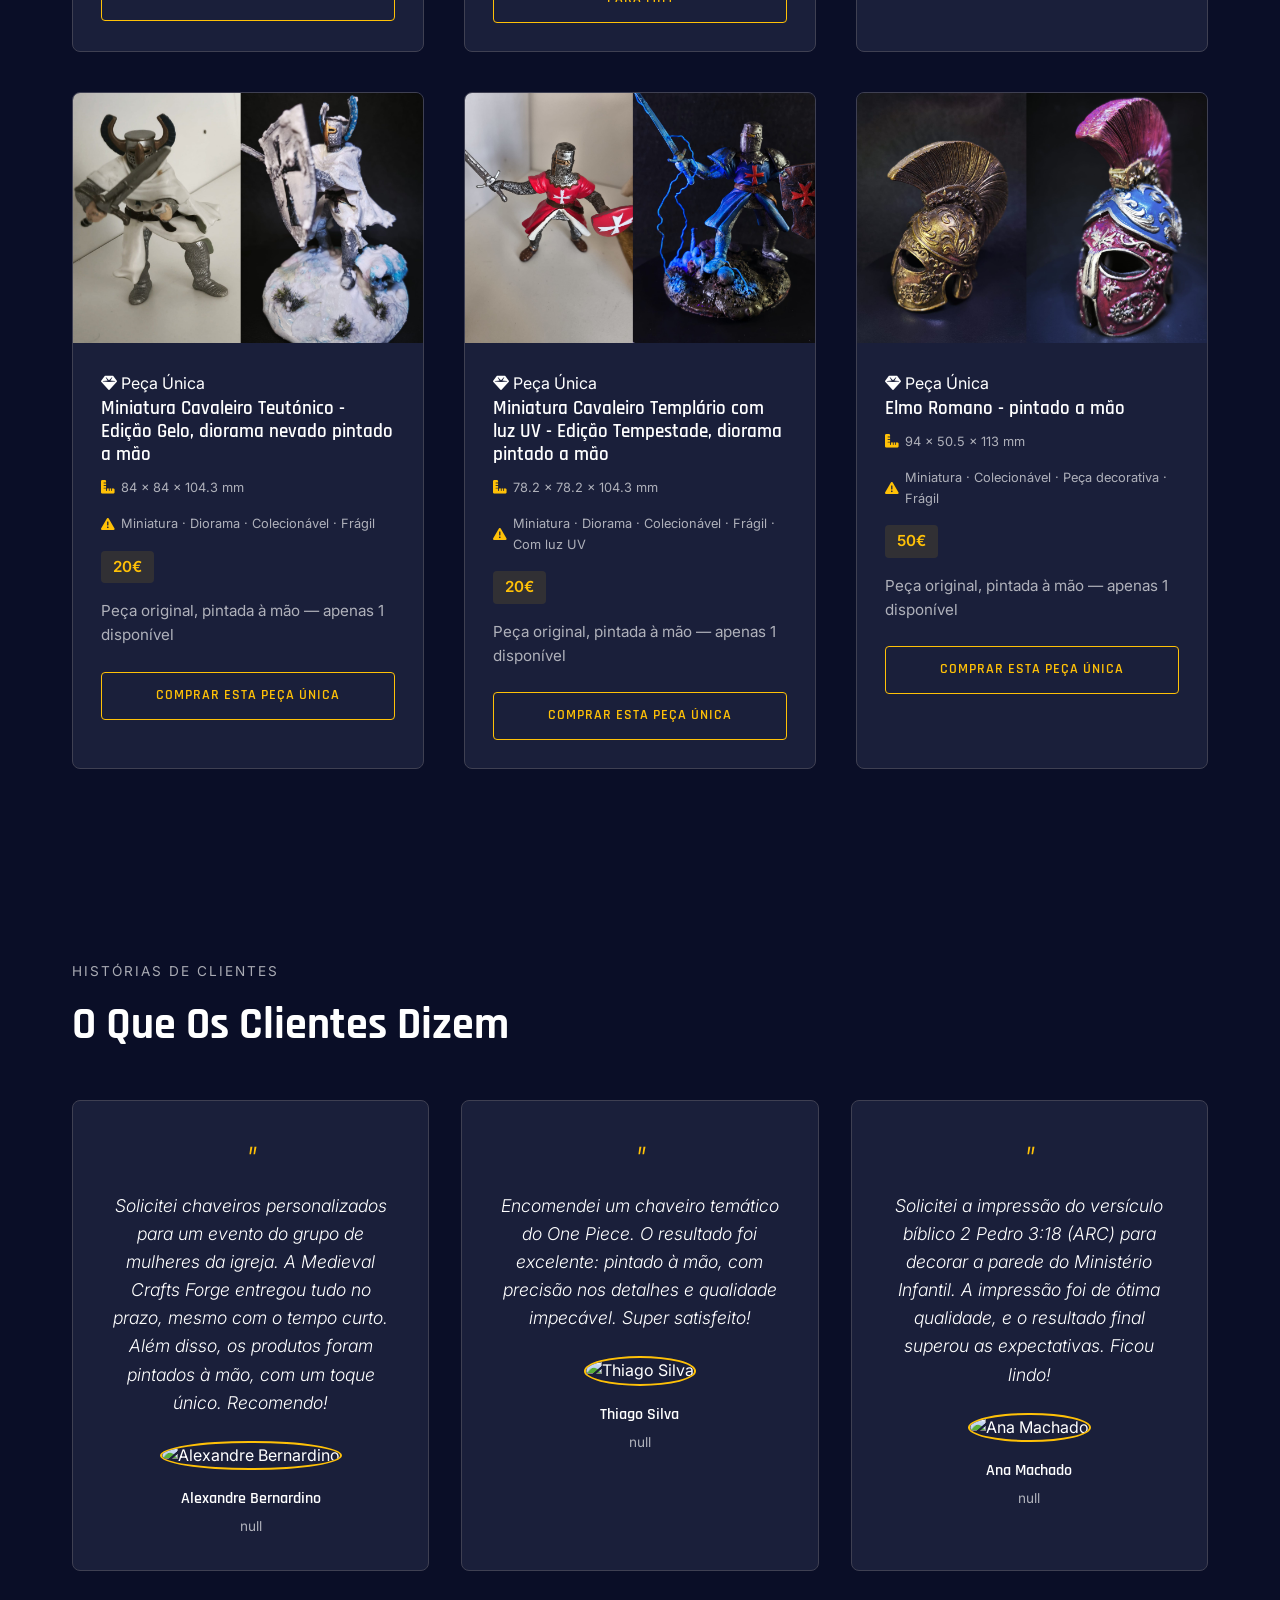
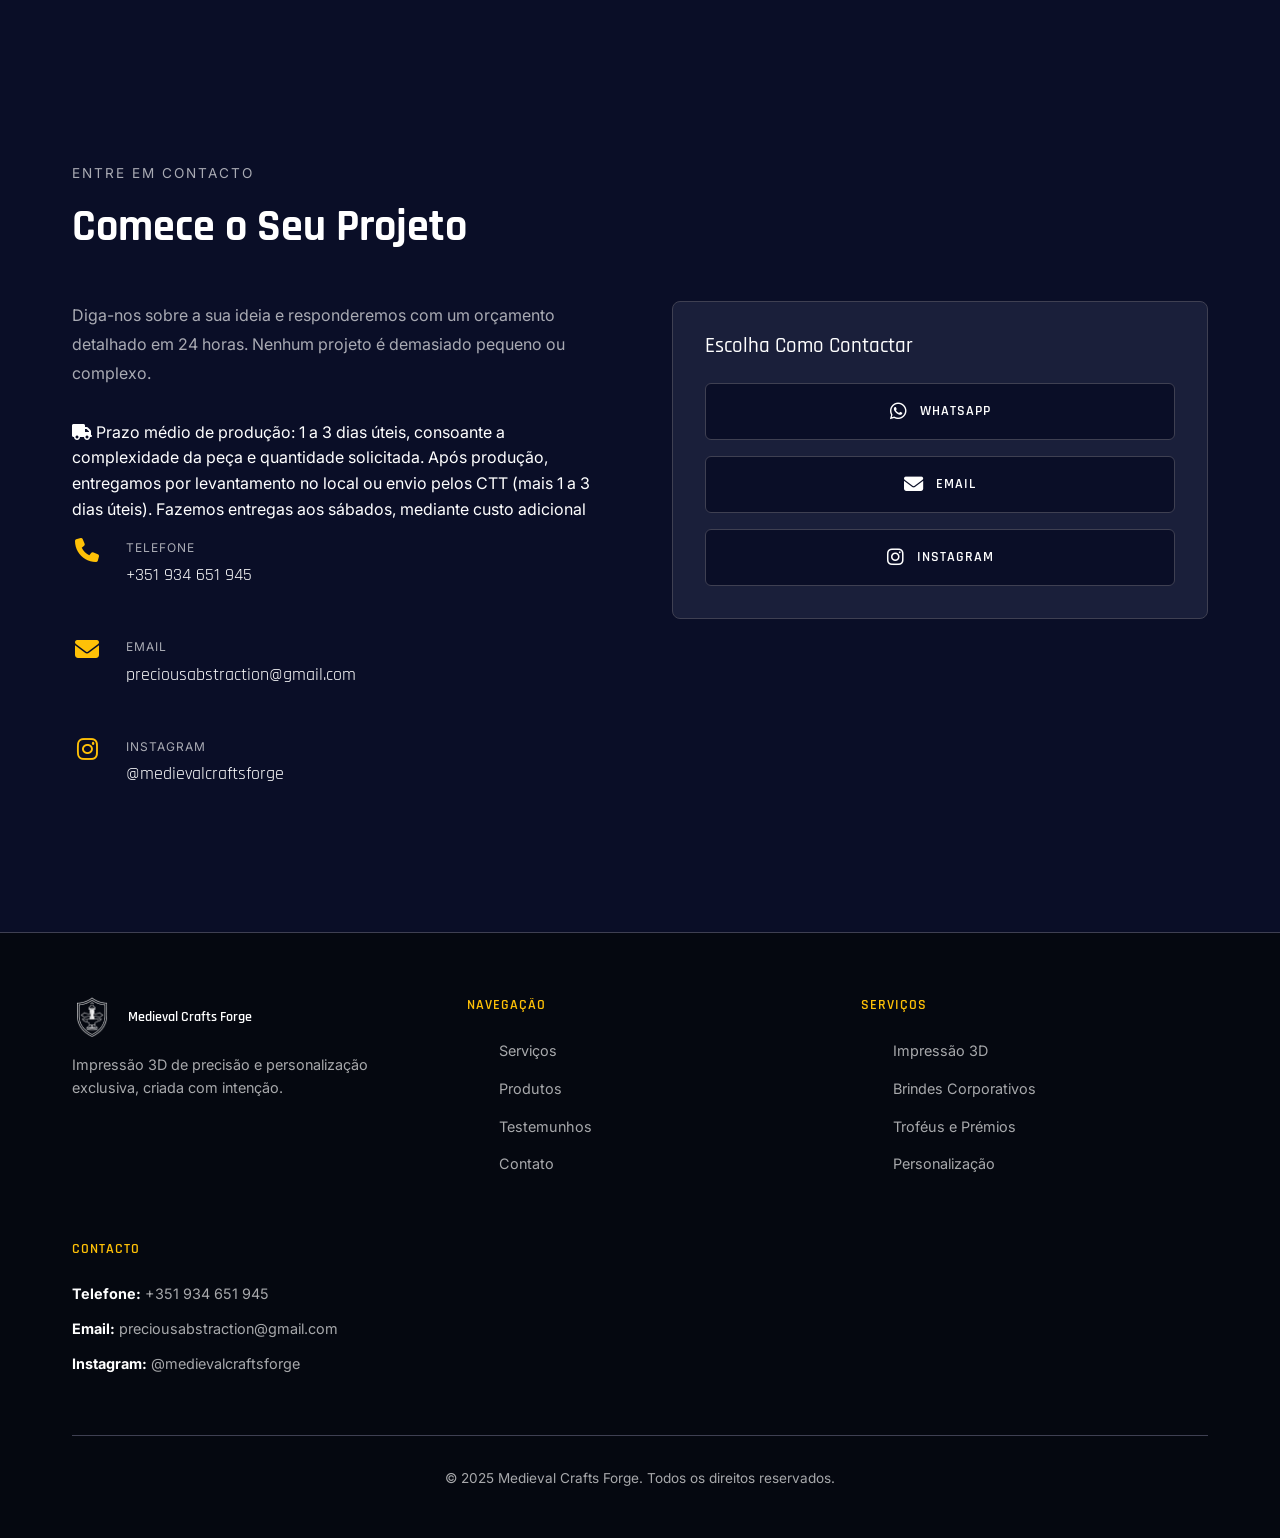
==== commit bf1f44de: "Update index.html another one missed" ====
--- a/index.html
+++ b/index.html
@@ -138,7 +138,7 @@
                         <i class="fas fa-phone"></i>
                         <div>
                             <span class="contact-label">TELEFONE</span>
-                            <p class="contact-value">+351 910 663 727</p>
+                            <p class="contact-value">+351 934 651 945</p>
                         </div>
                     </div>
                     
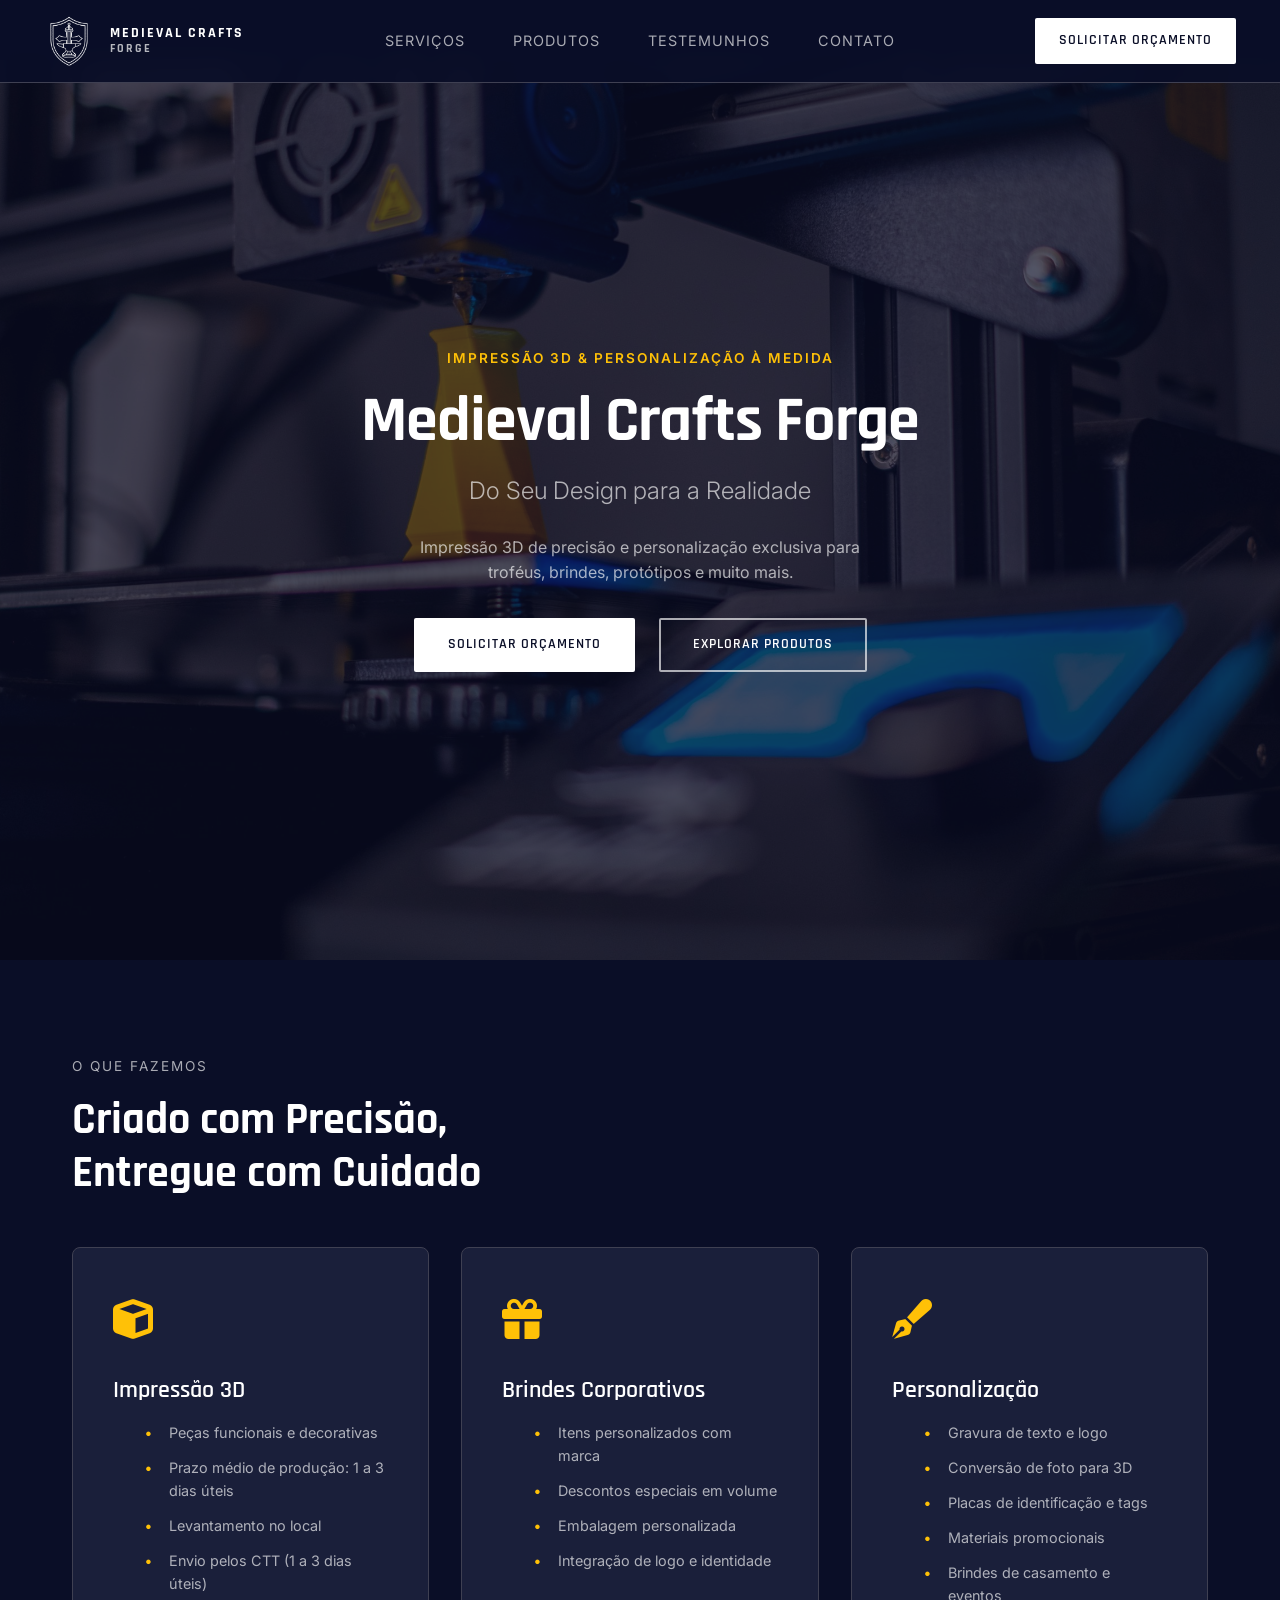
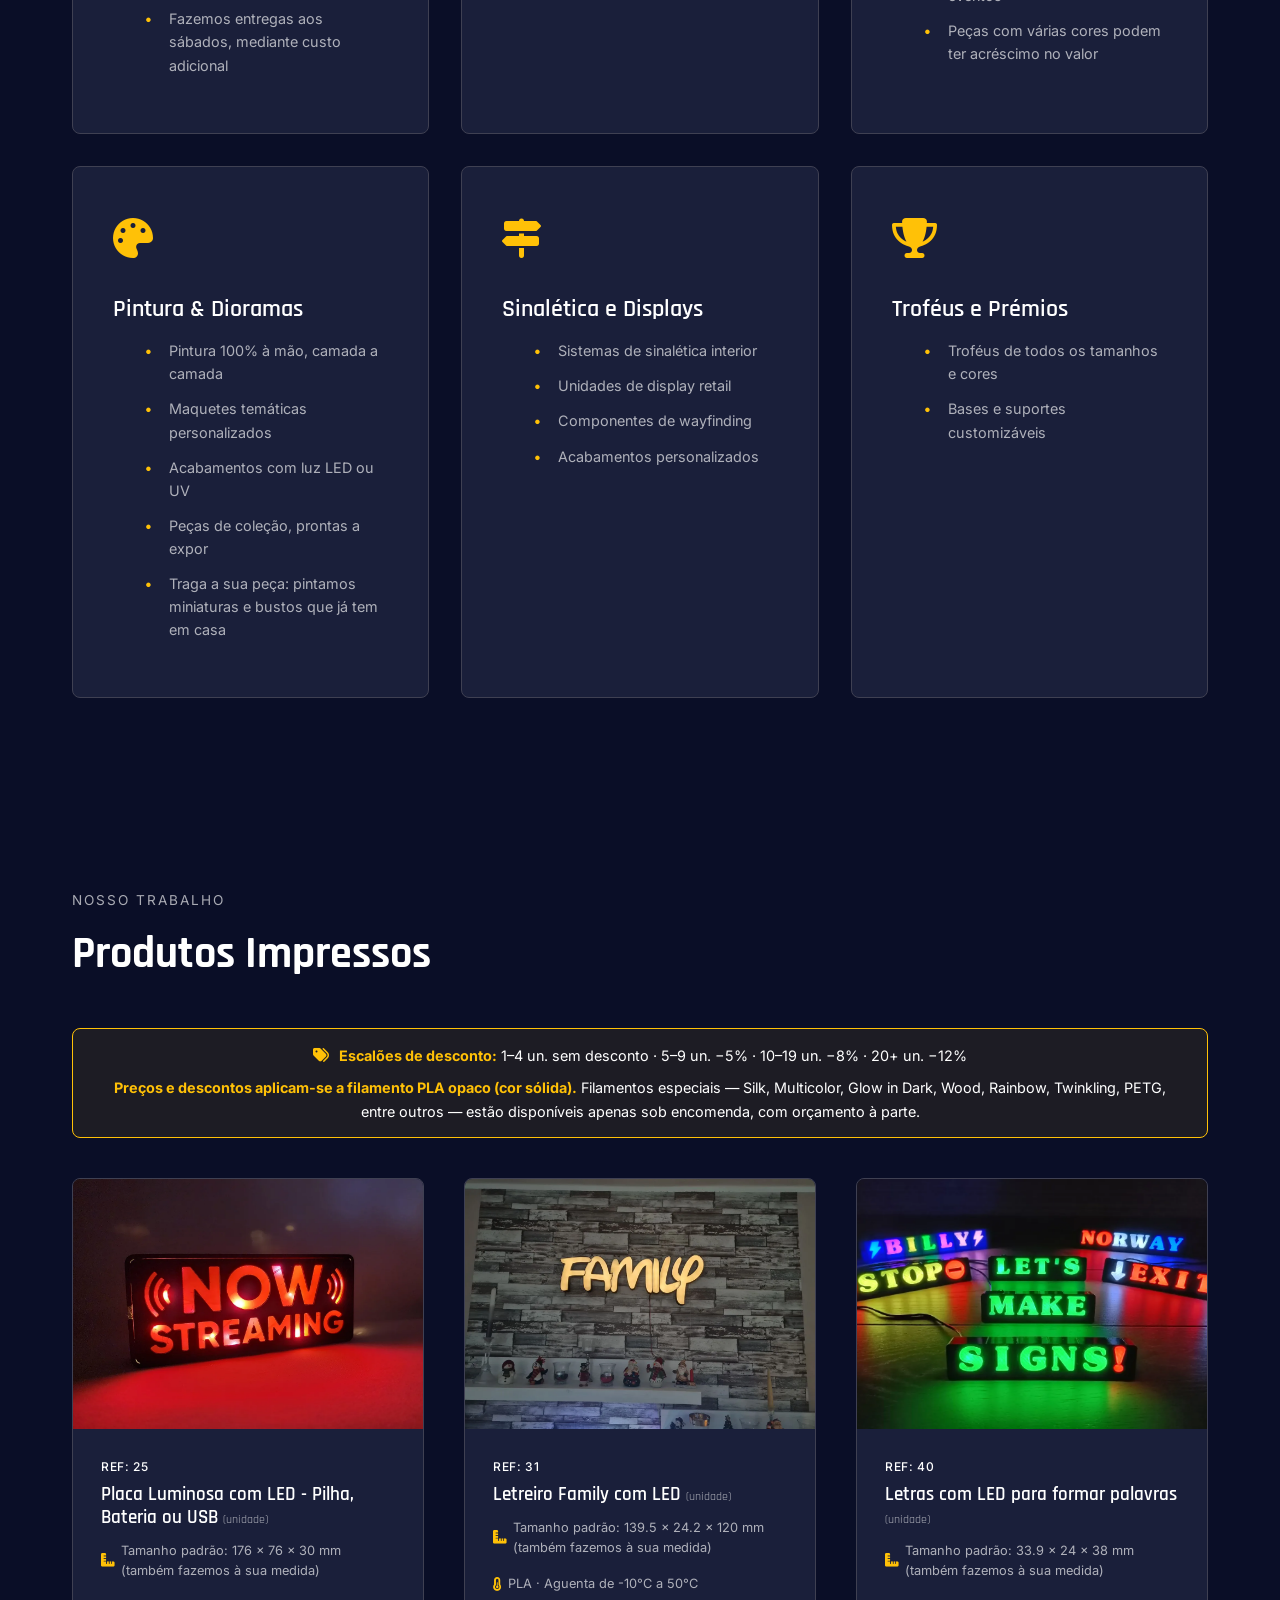
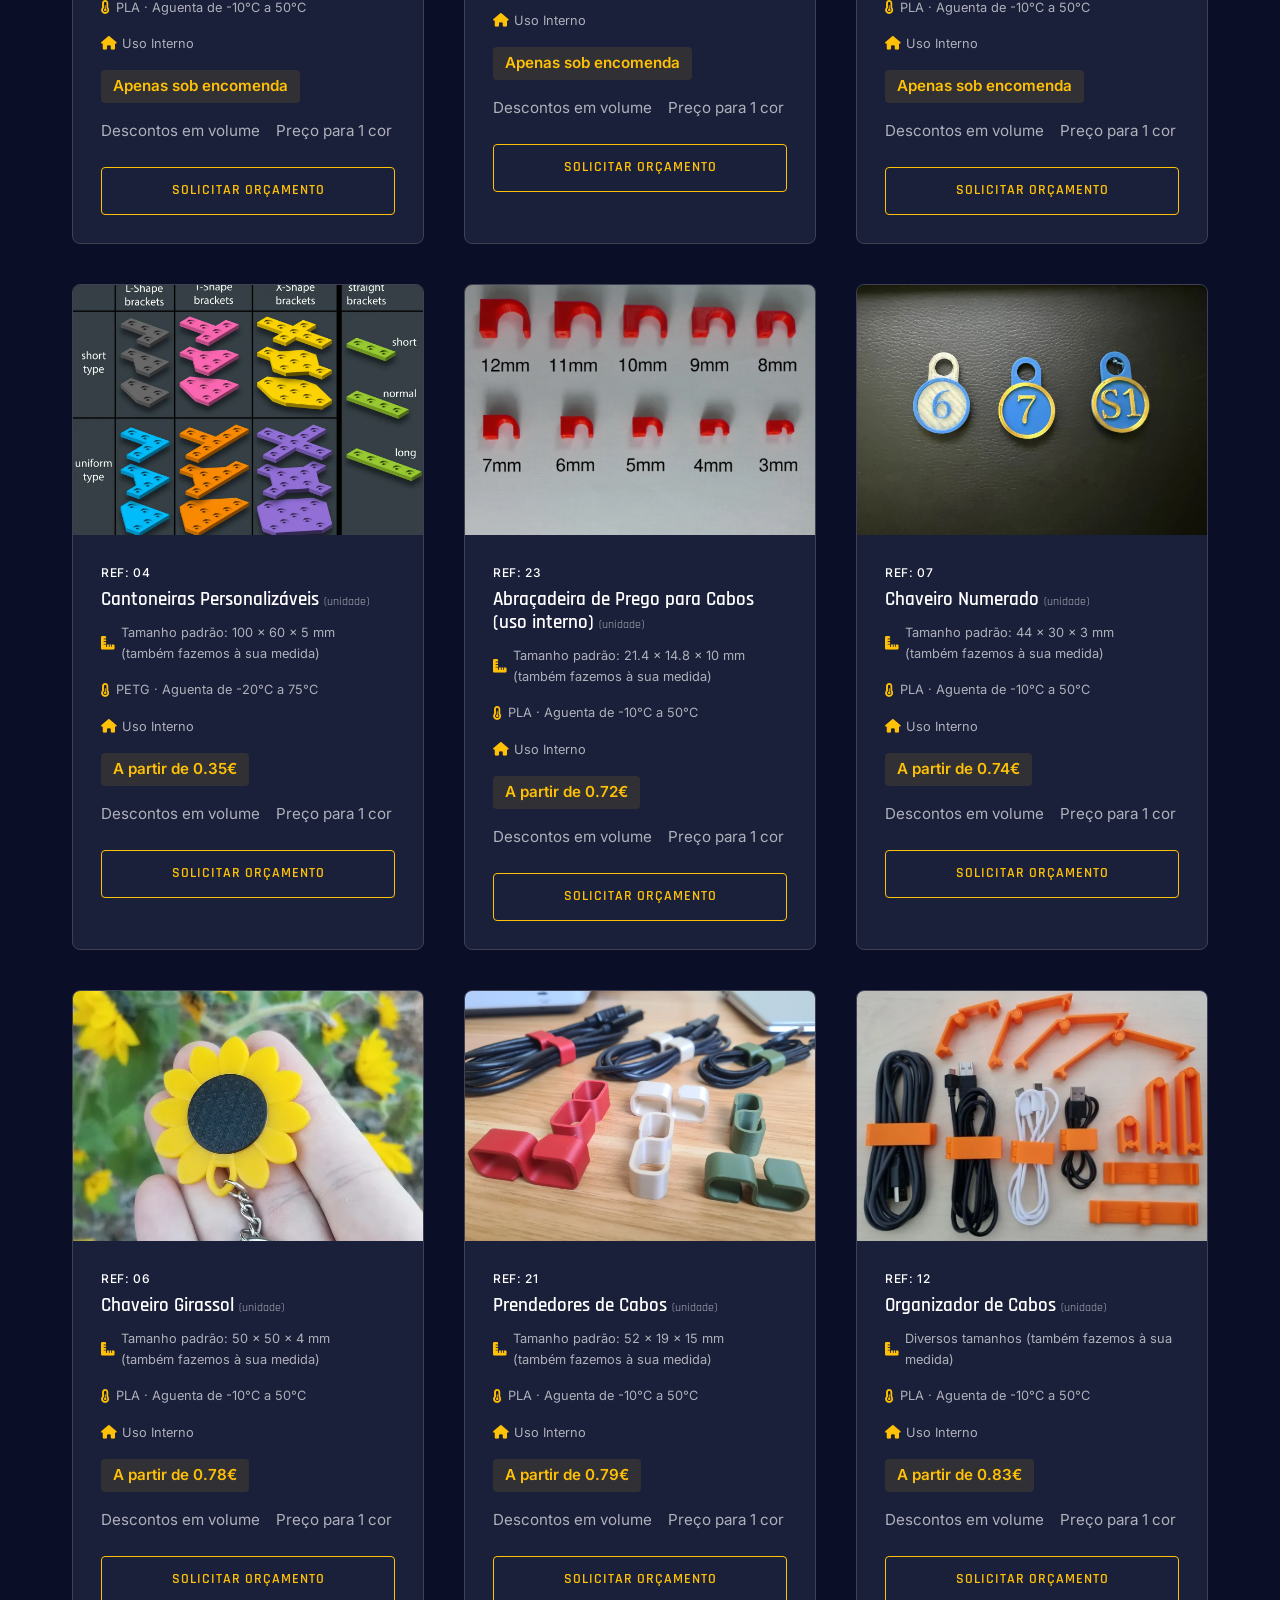
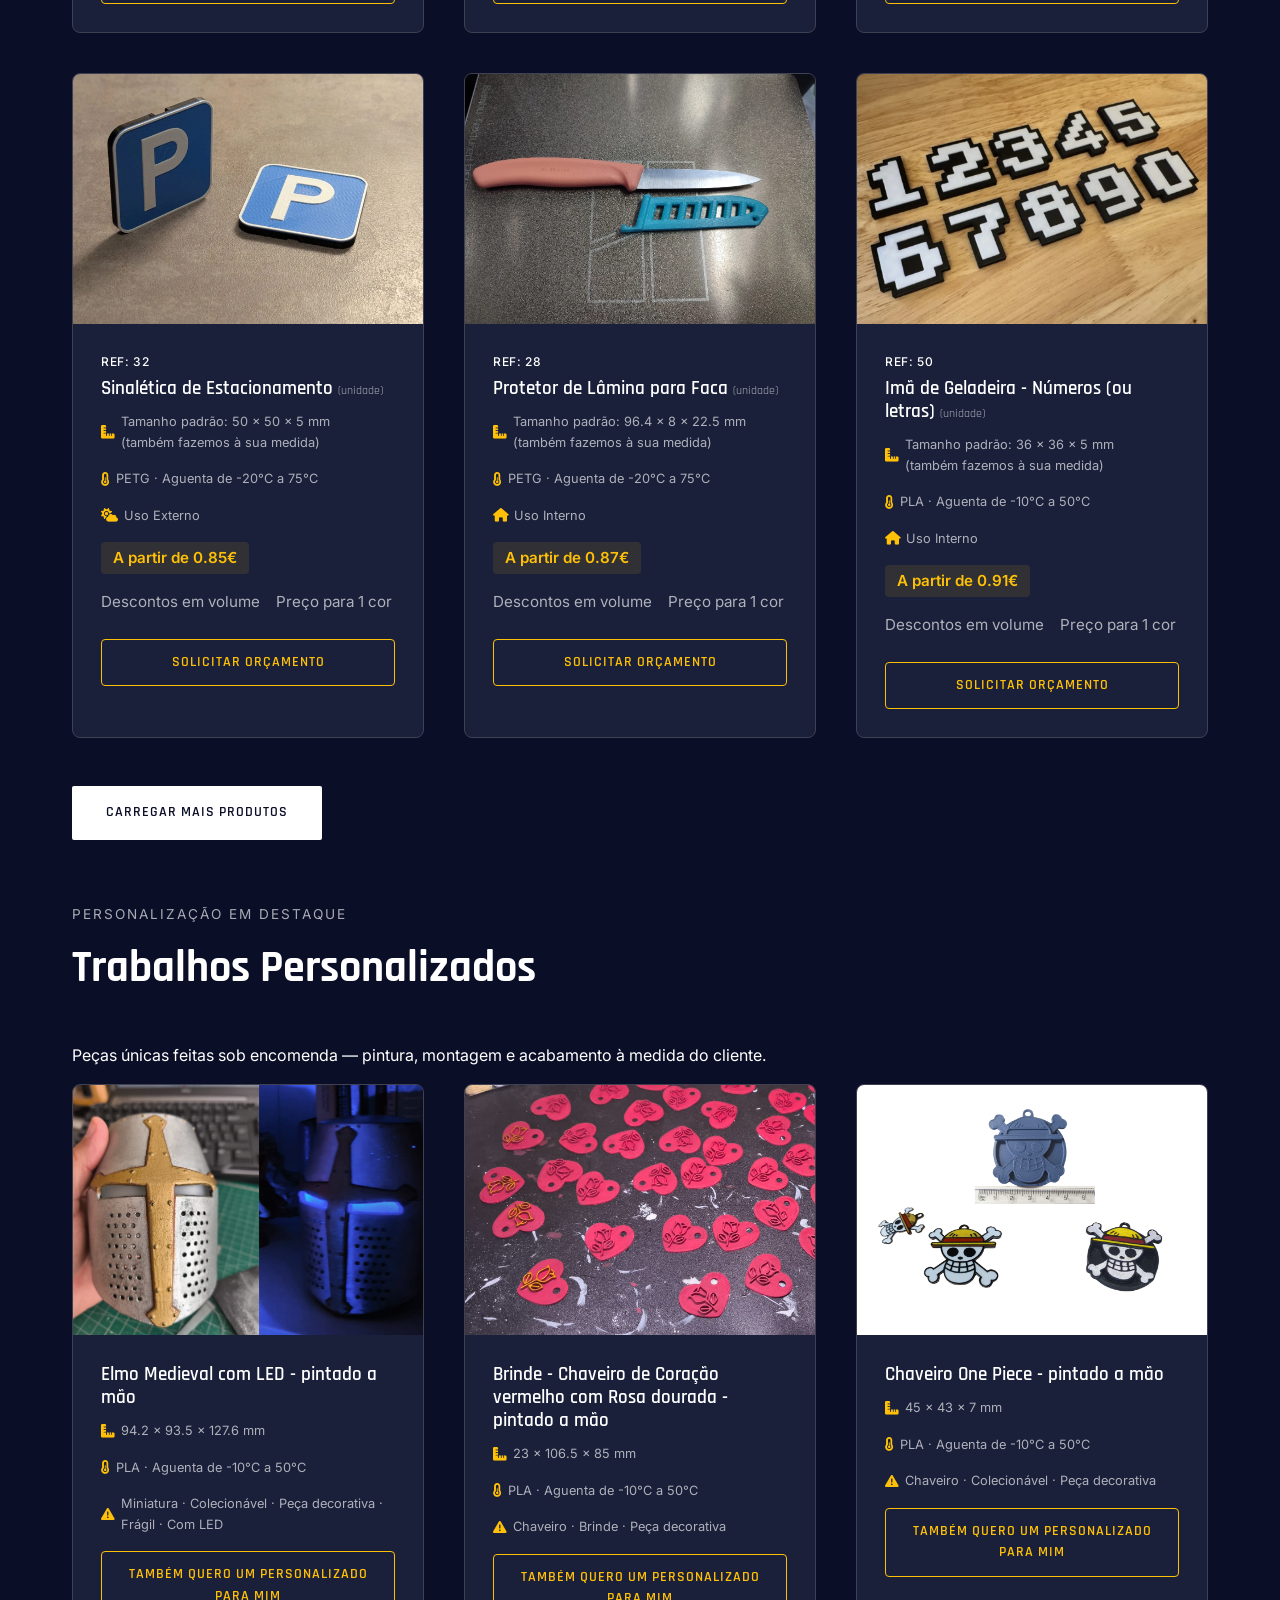
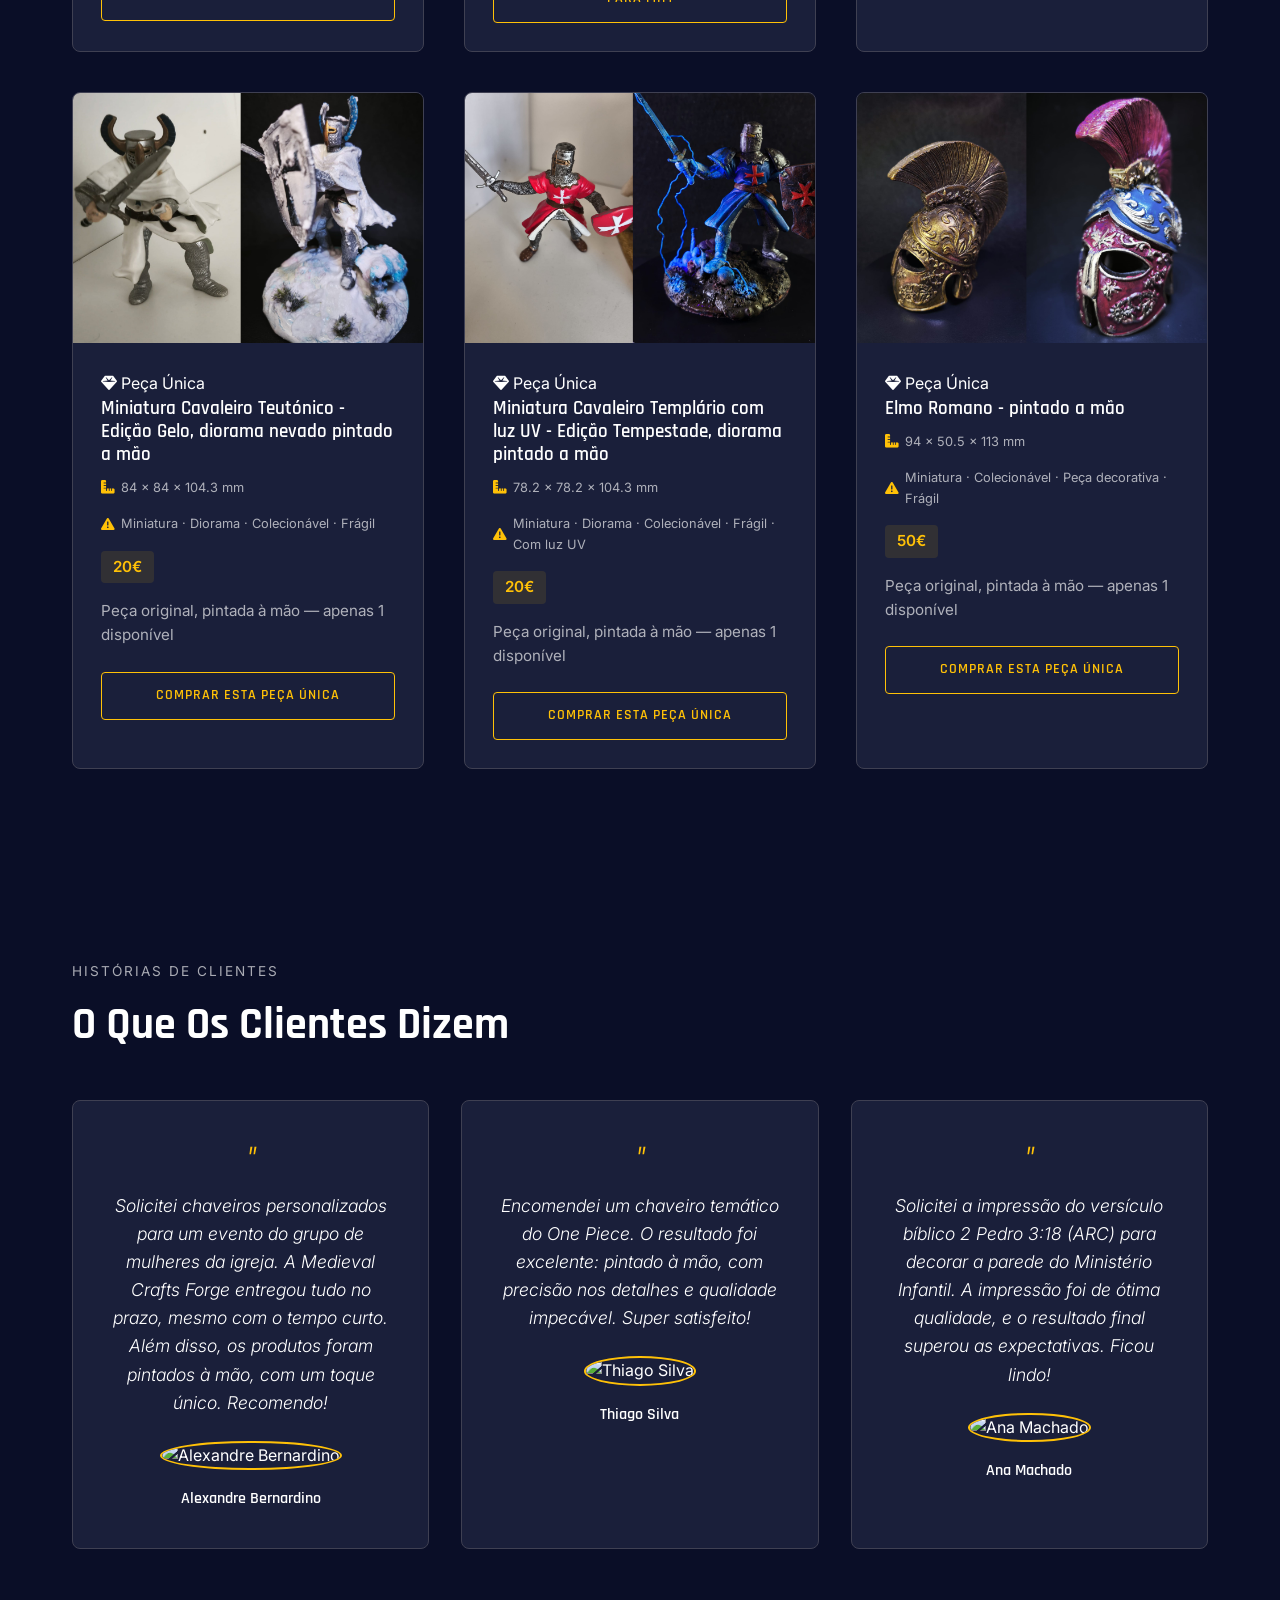
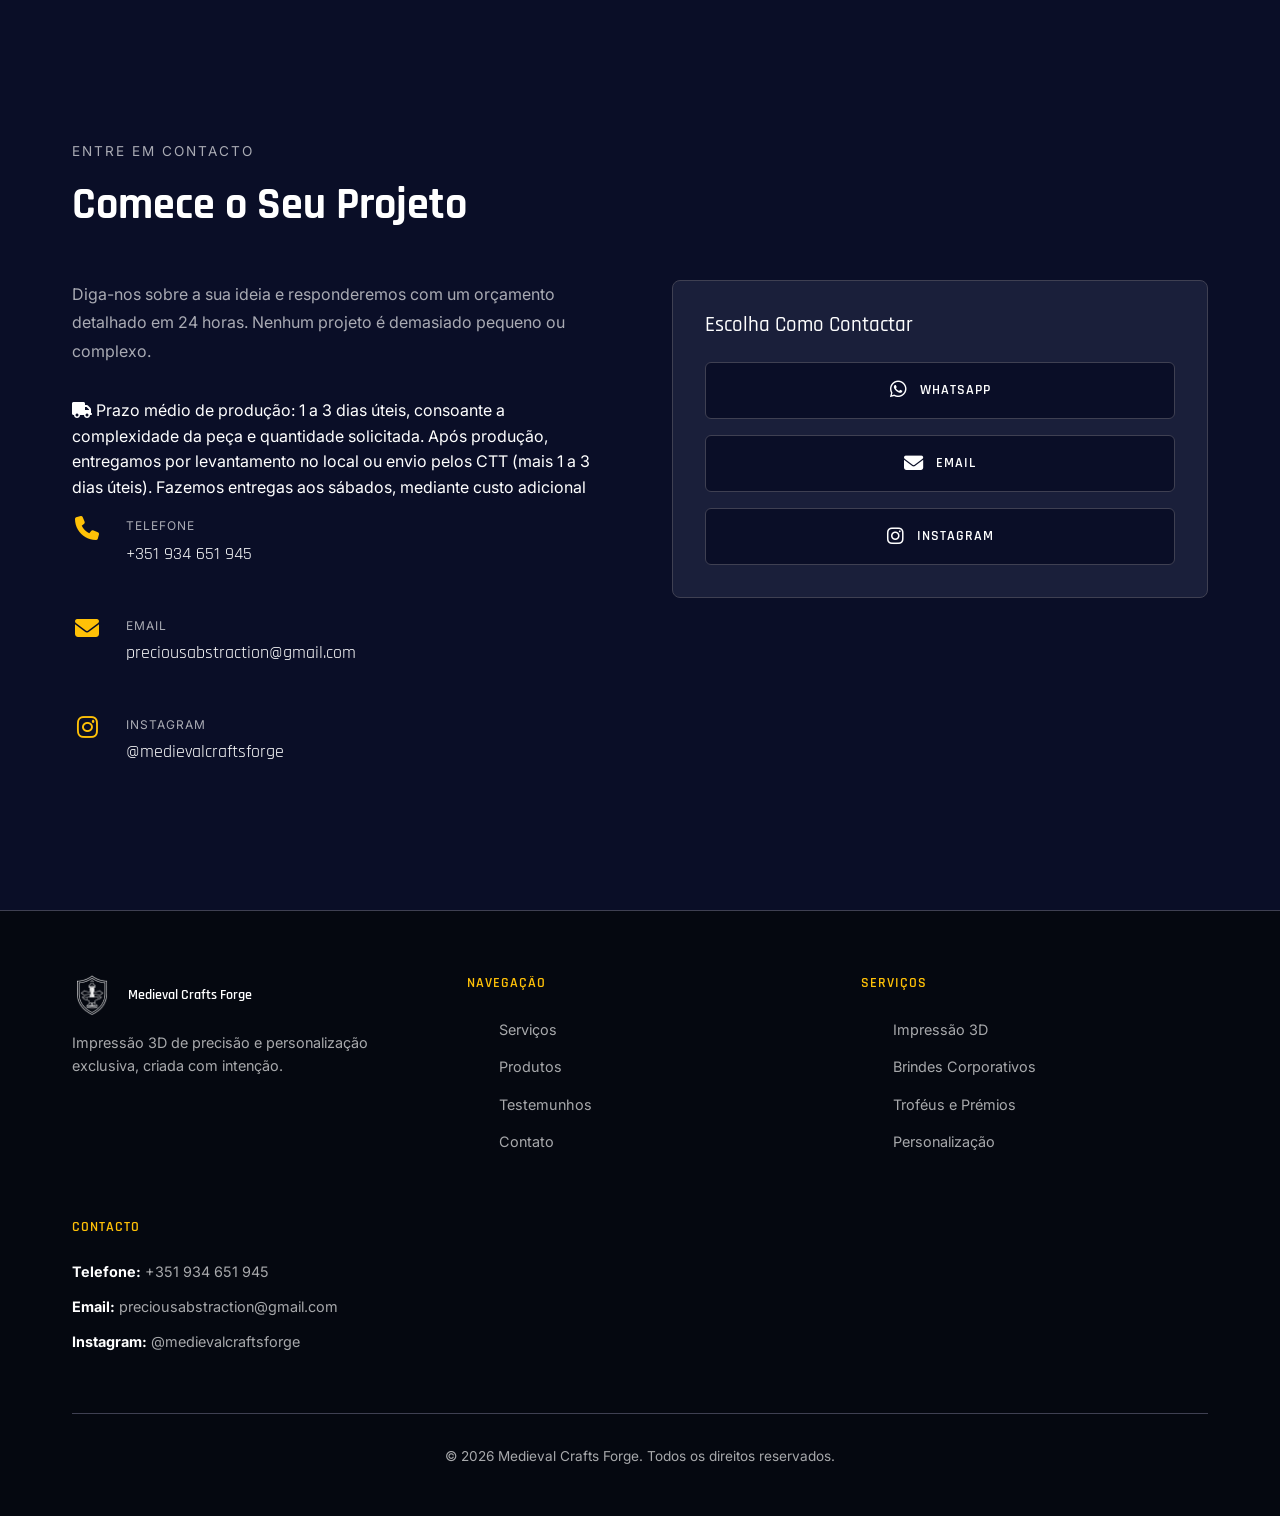
==== commit ff4cd92d: "Update index.html text fixed" ====
--- a/index.html
+++ b/index.html
@@ -221,7 +221,7 @@
             </div>
             
             <div class="footer-bottom">
-                <p>&copy; 2025 Medieval Crafts Forge. Todos os direitos reservados.</p>
+                <p>&copy; 2026 Medieval Crafts Forge. Todos os direitos reservados.</p>
             </div>
         </div>
     </footer>
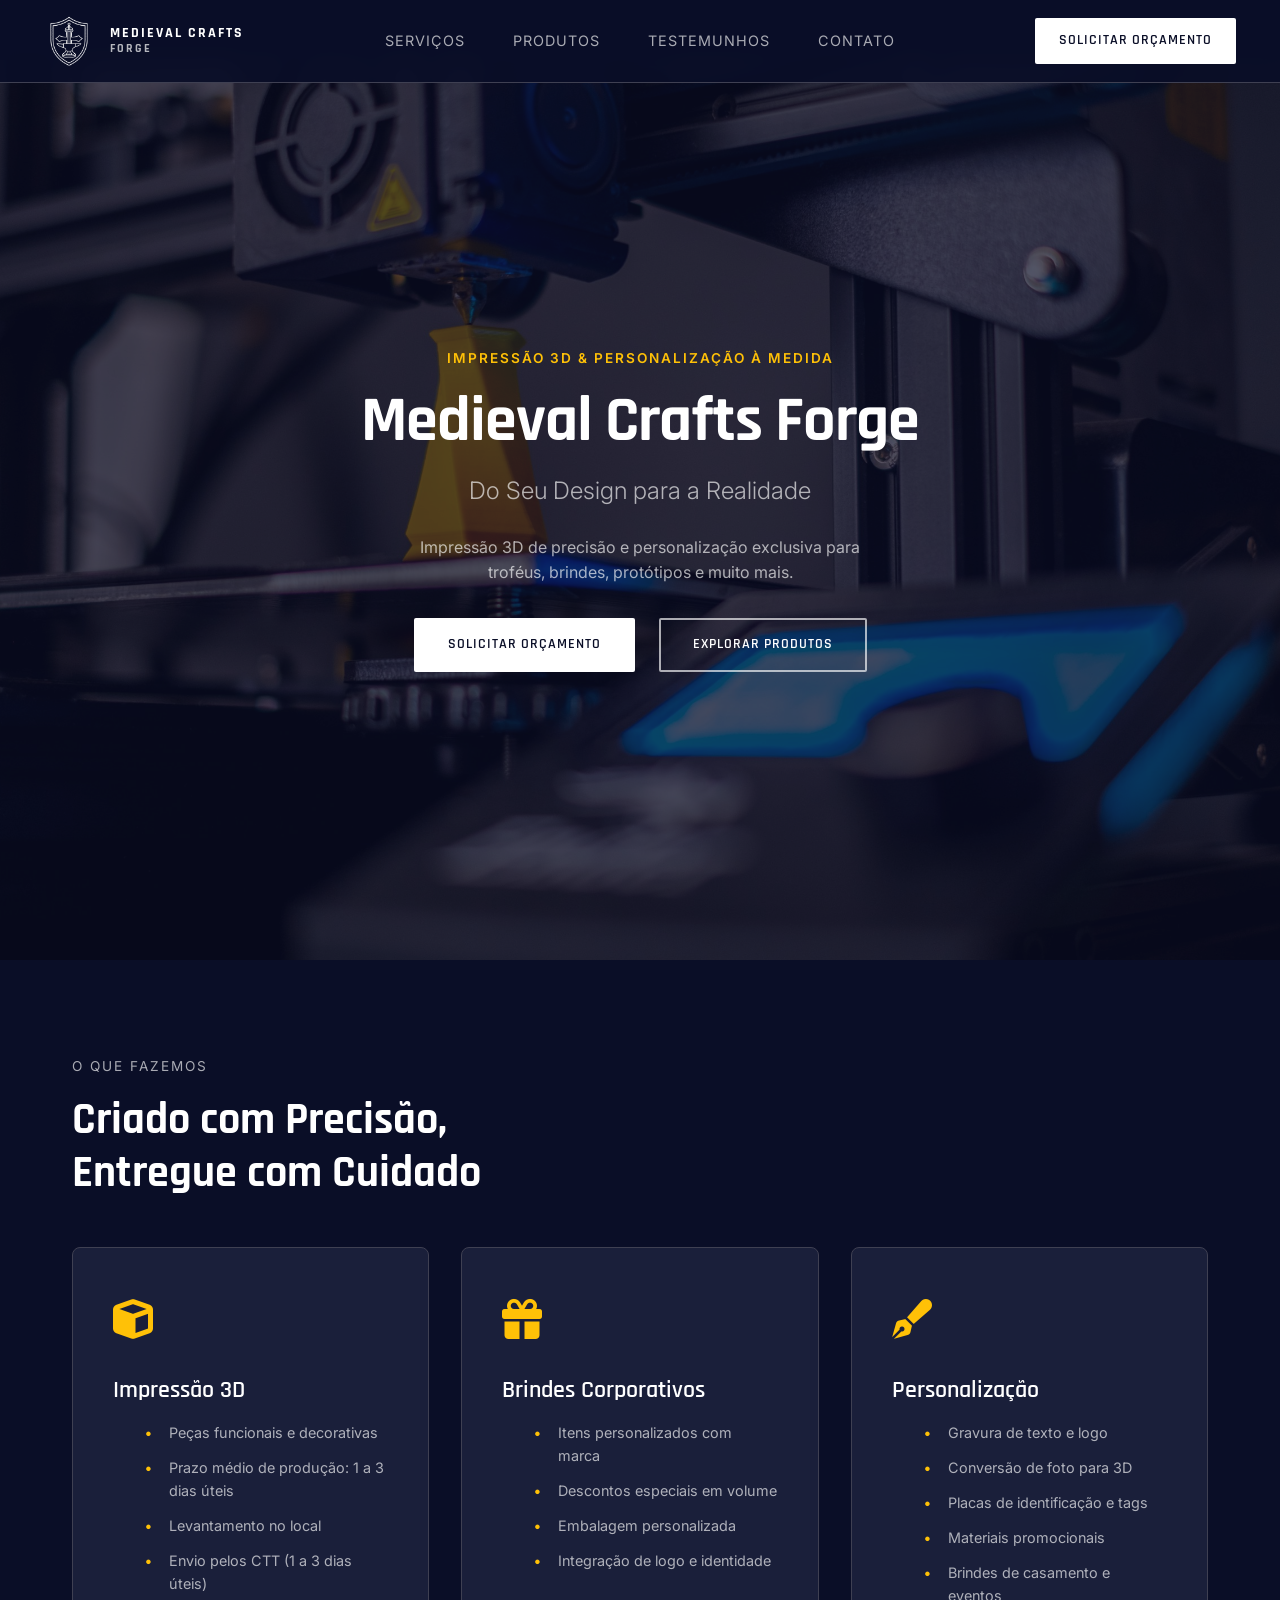
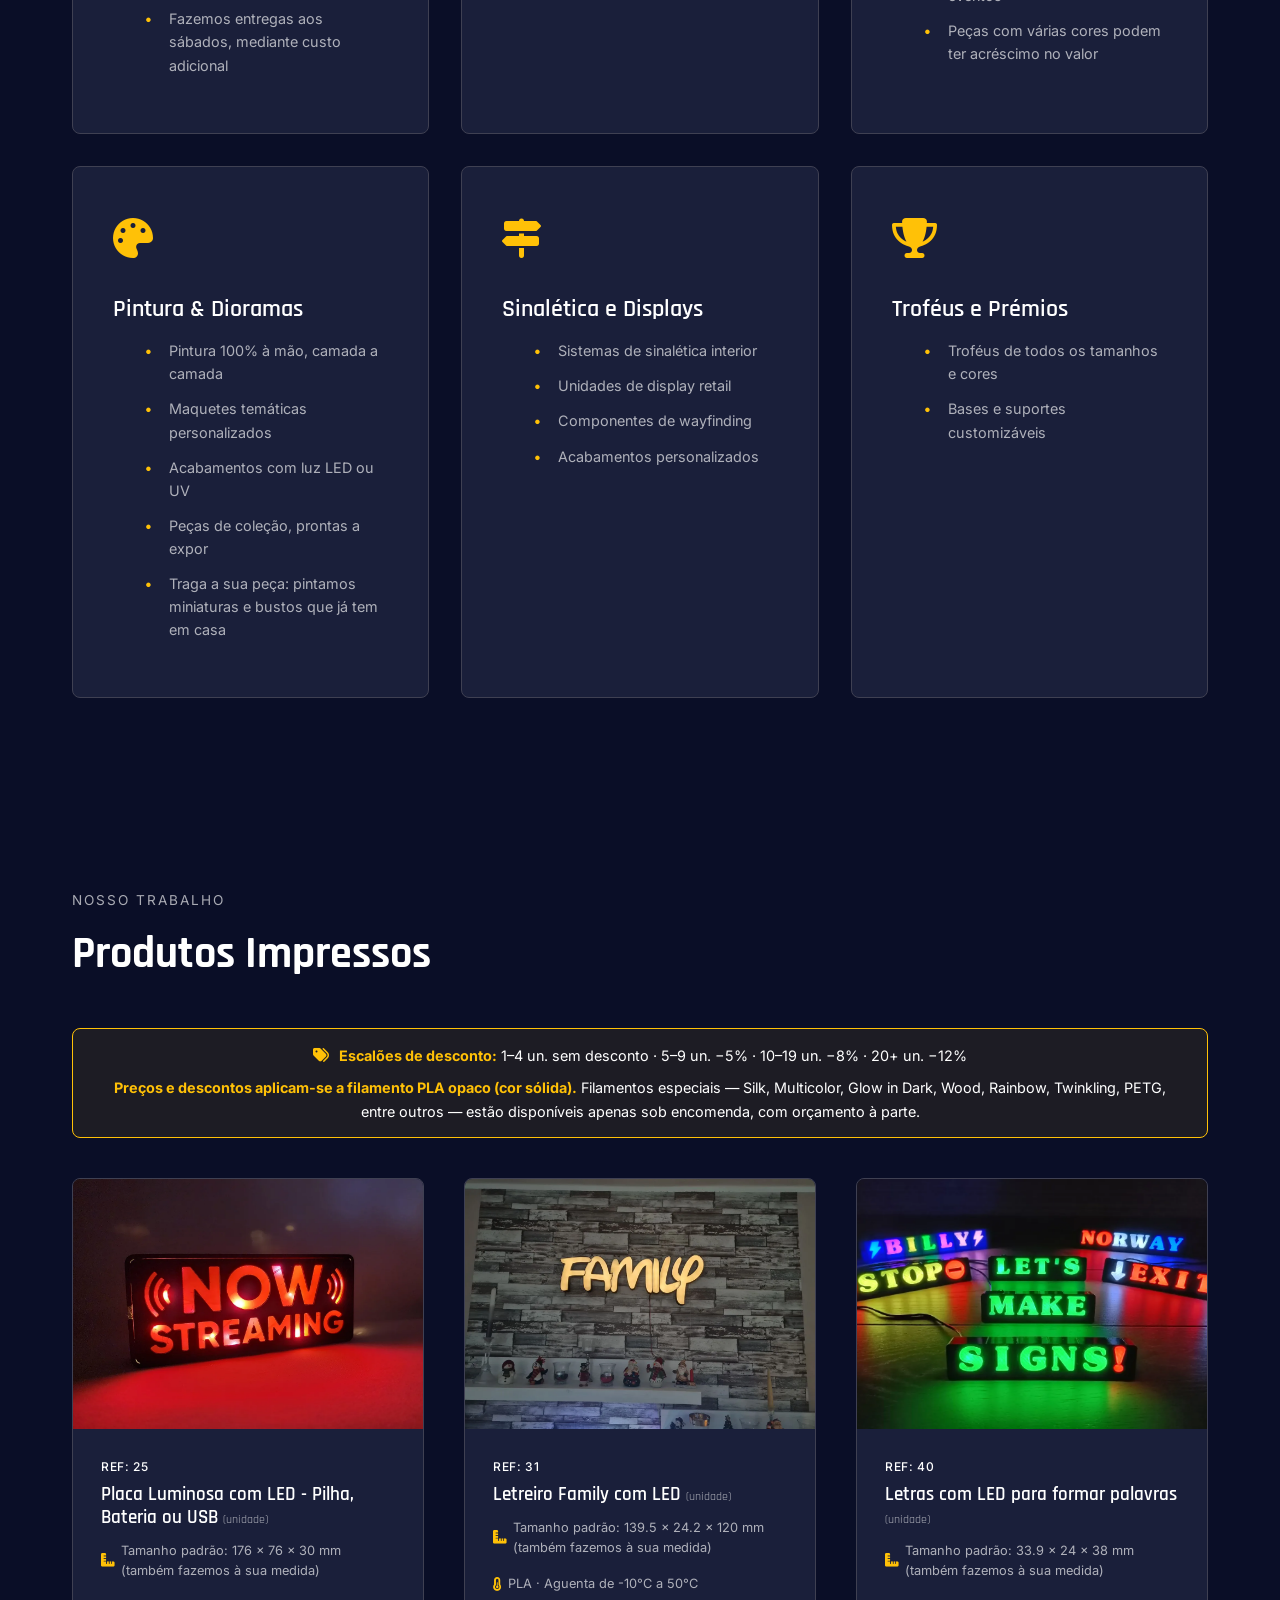
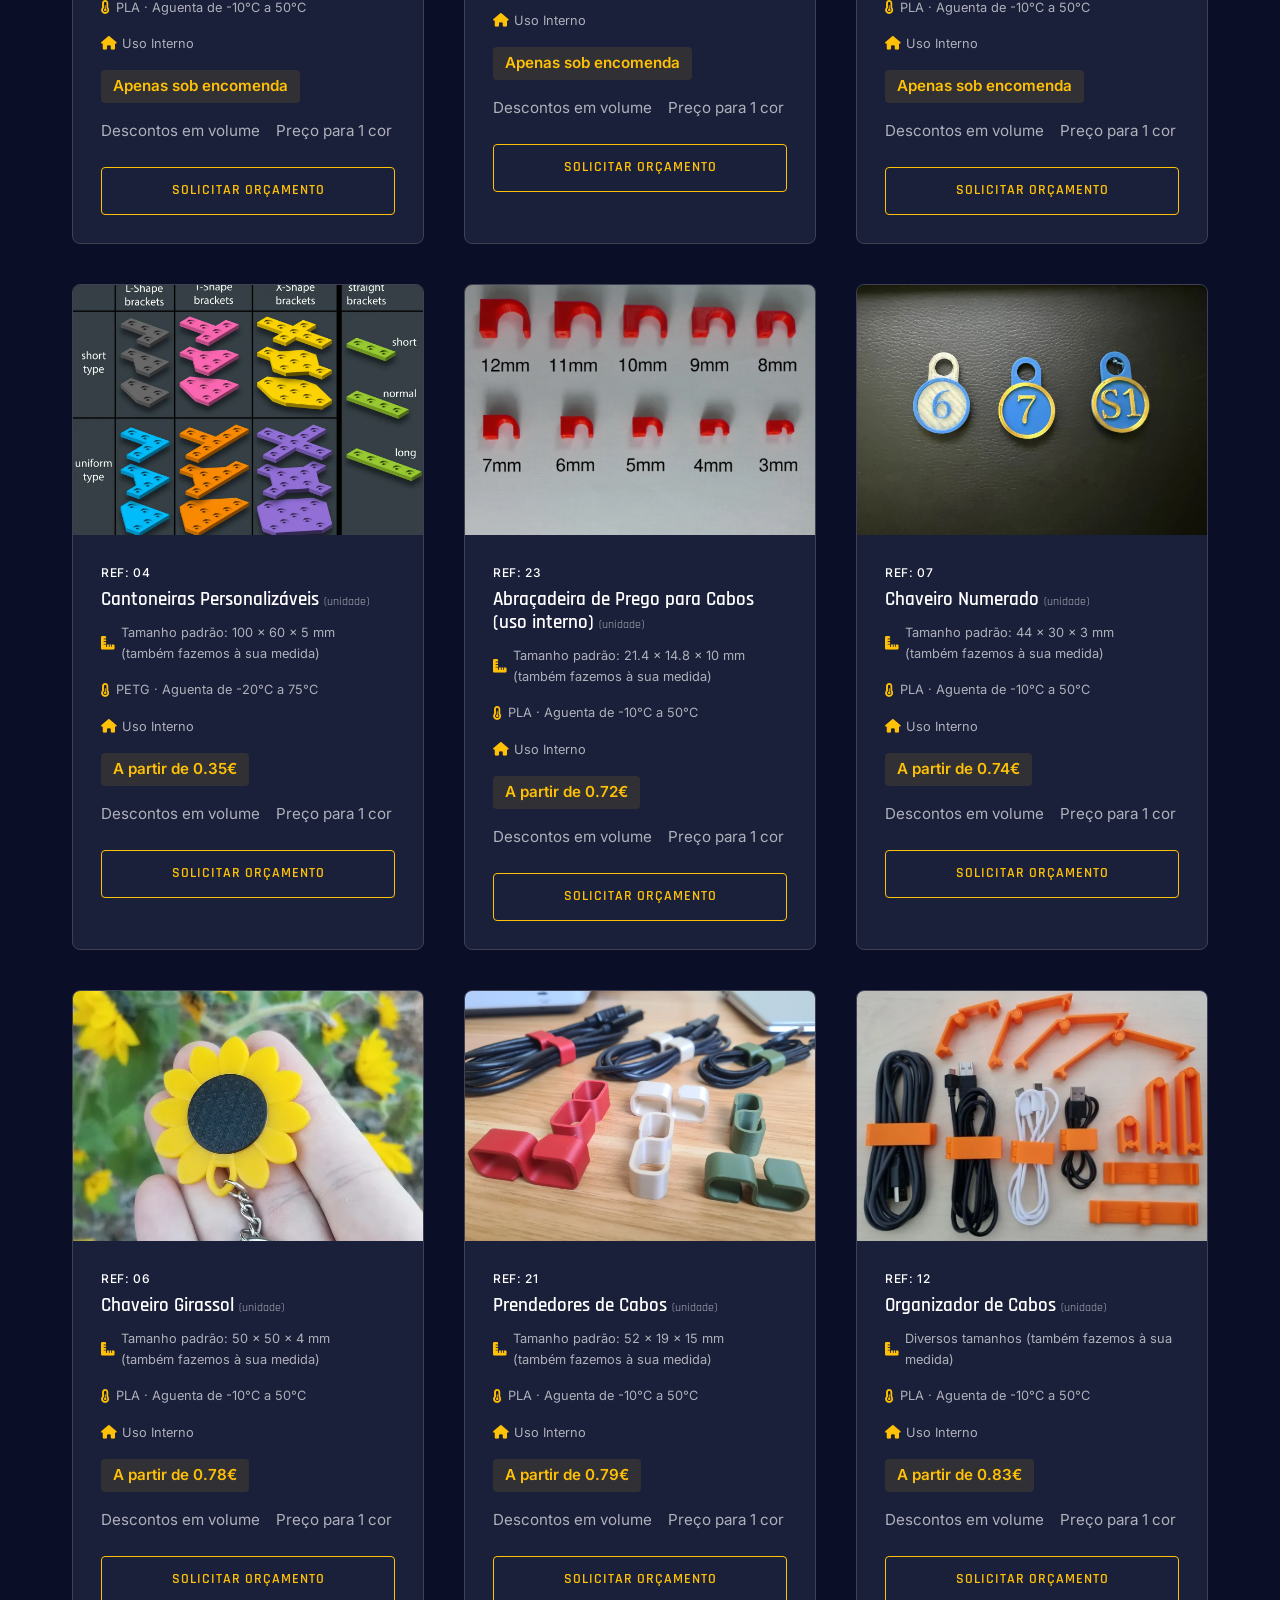
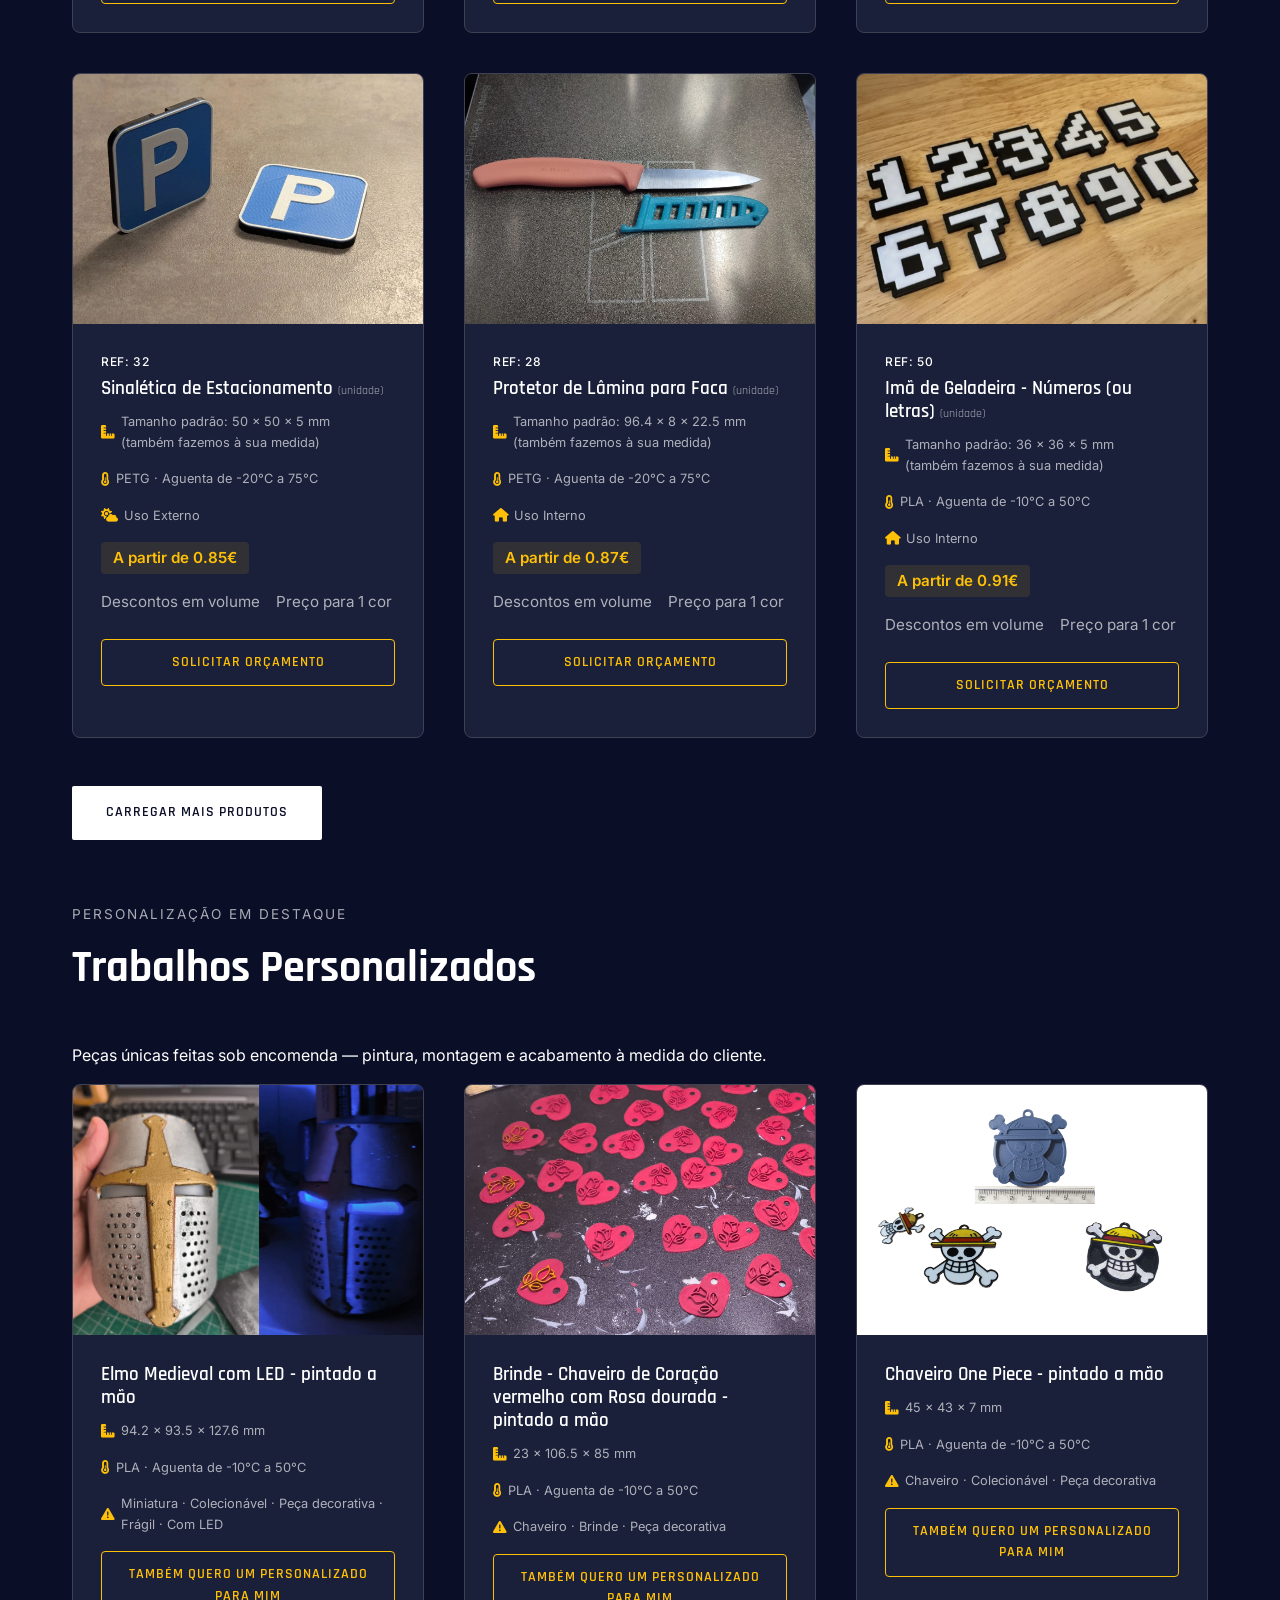
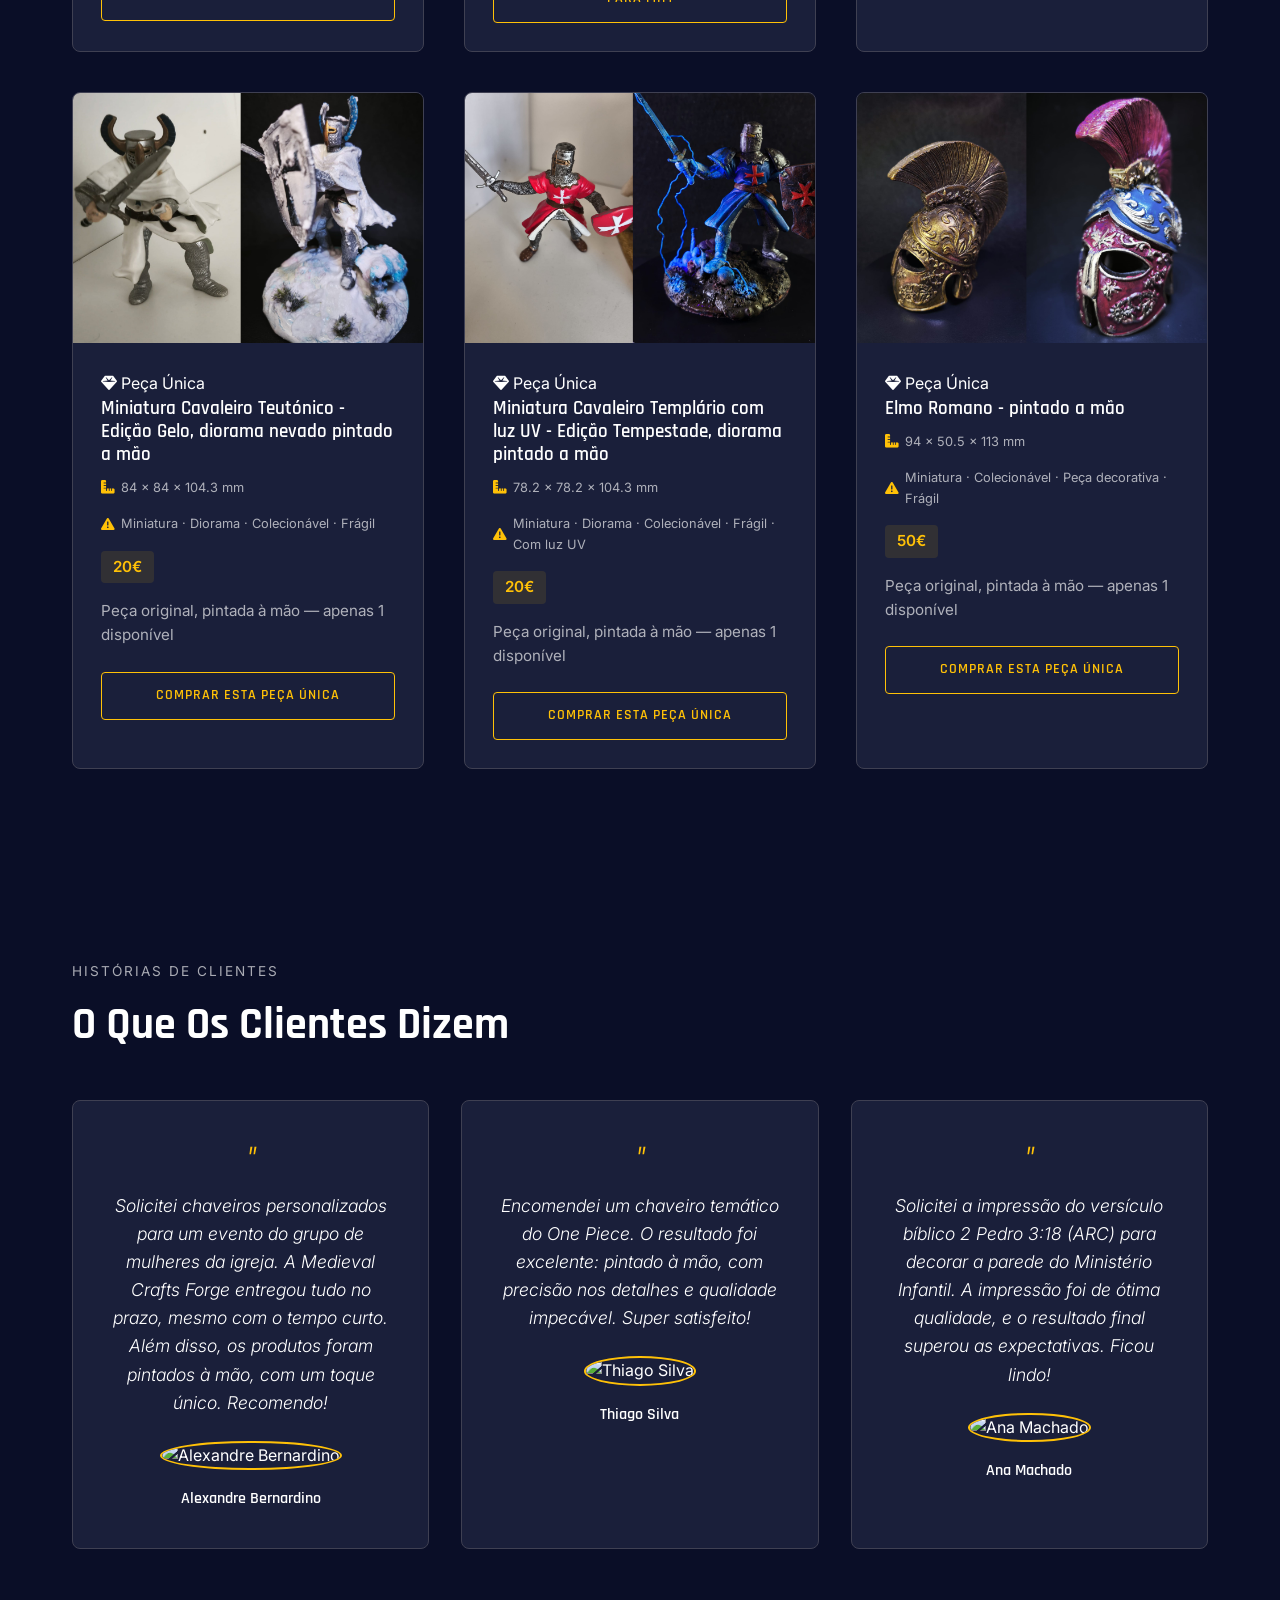
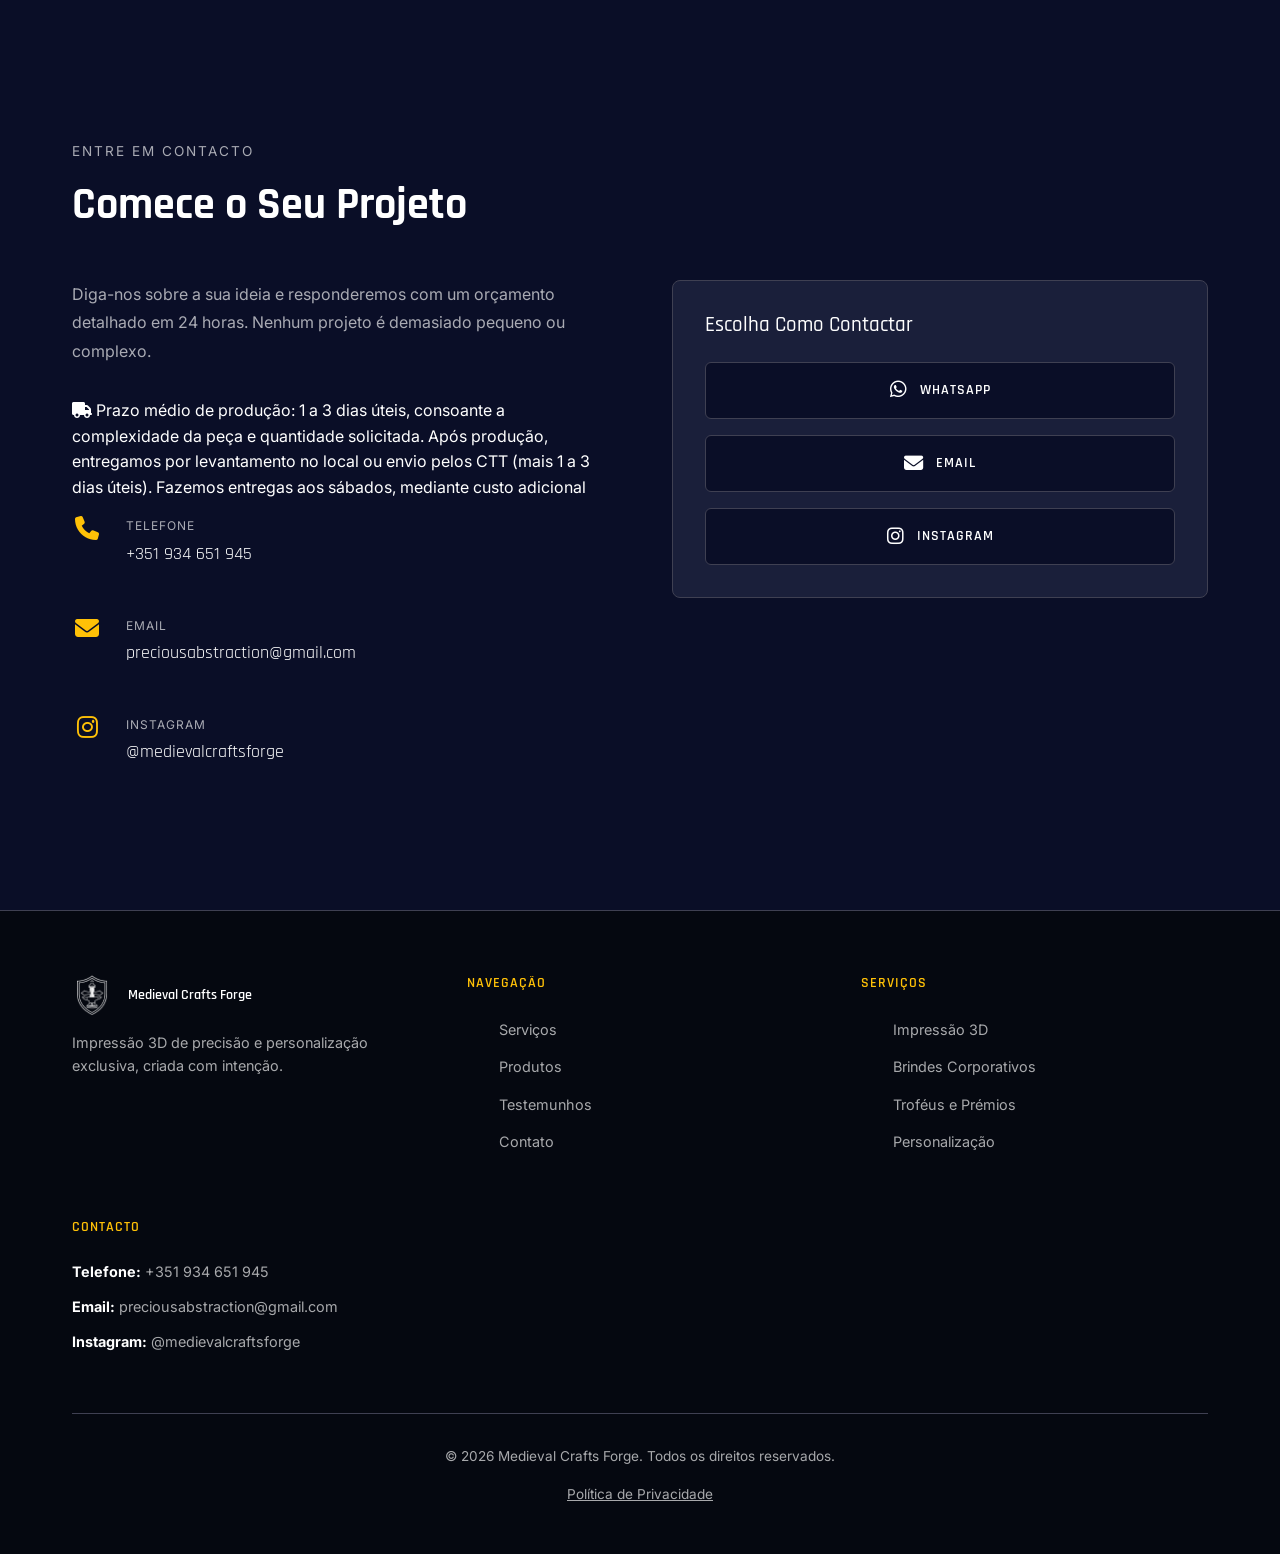
==== commit d6cd6bd7: "Add privacy policy link in footer Added a privacy policy link to the footer." ====
--- a/index.html
+++ b/index.html
@@ -222,6 +222,7 @@
             
             <div class="footer-bottom">
                 <p>&copy; 2026 Medieval Crafts Forge. Todos os direitos reservados.</p>
+                <p style="margin-top: 0.5rem;"><a href="privacidade.html" style="color: var(--text-secondary);">Política de Privacidade</a></p>
             </div>
         </div>
     </footer>
